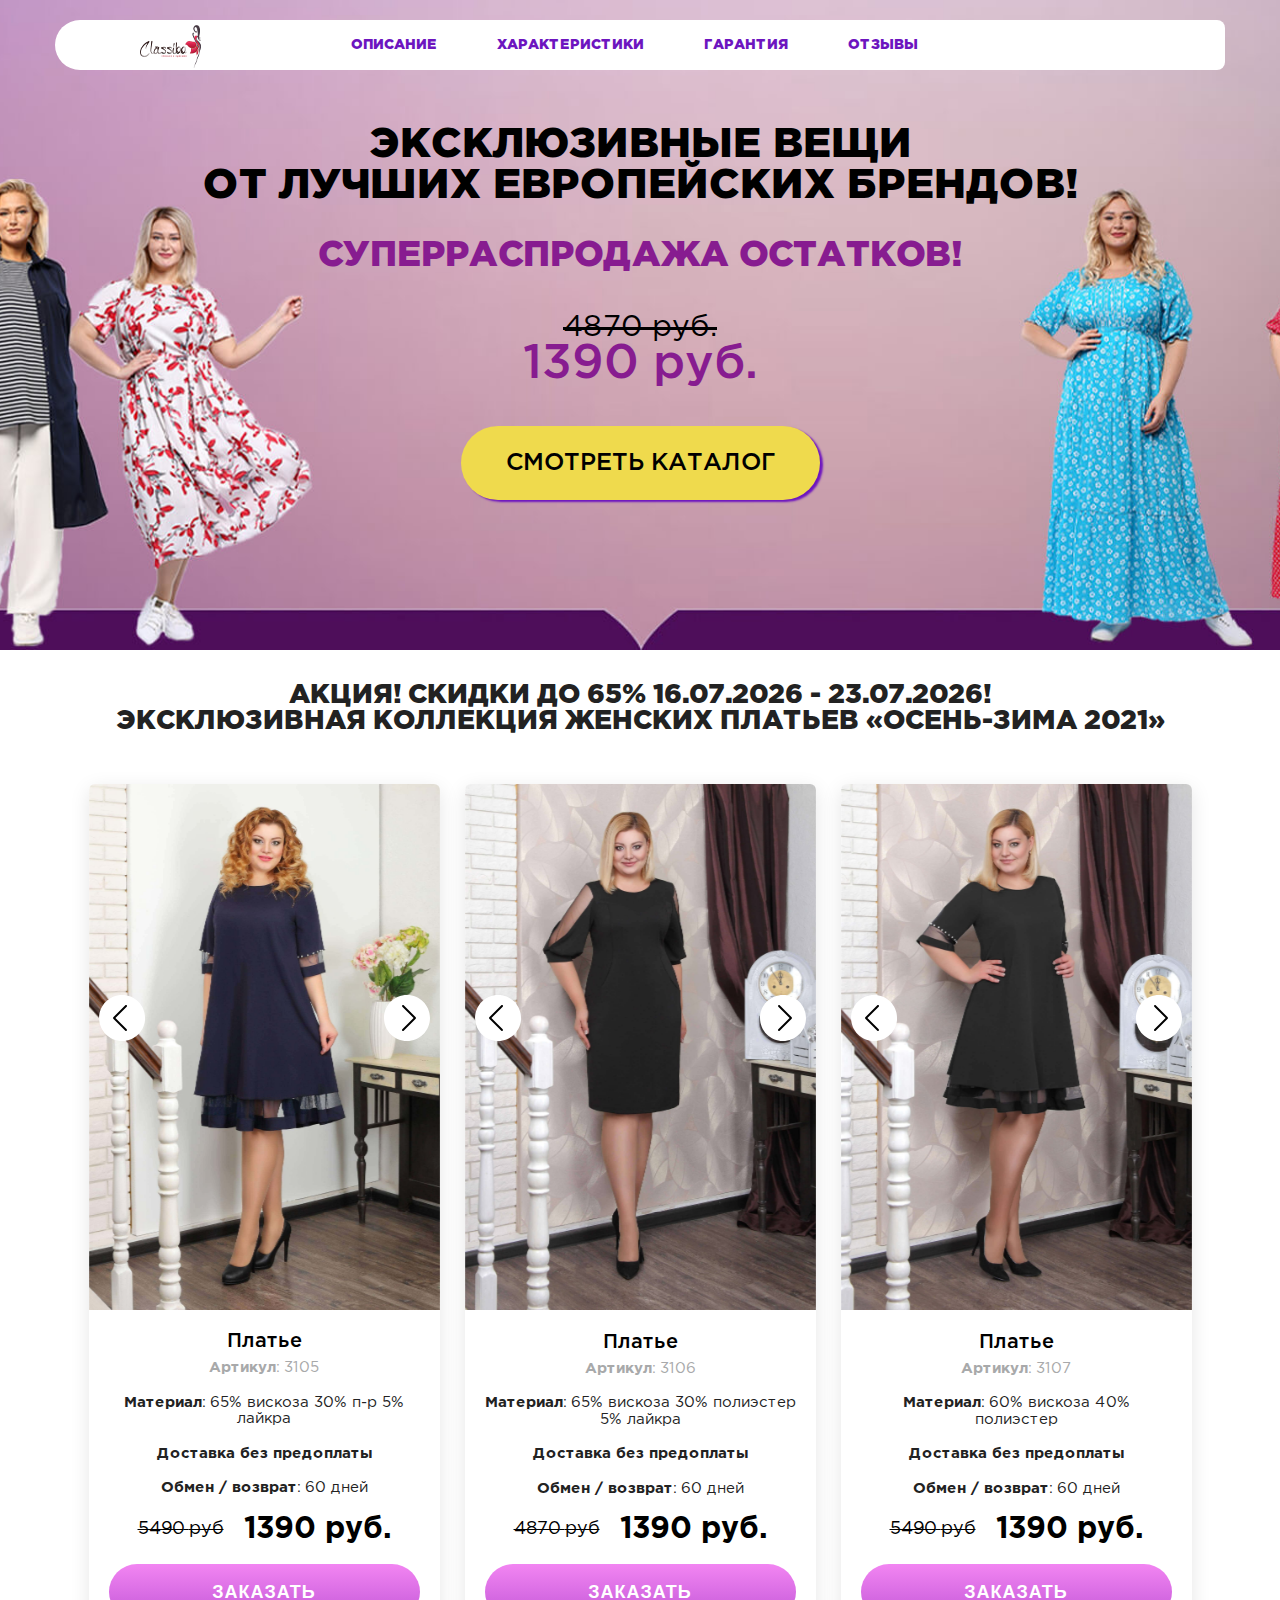
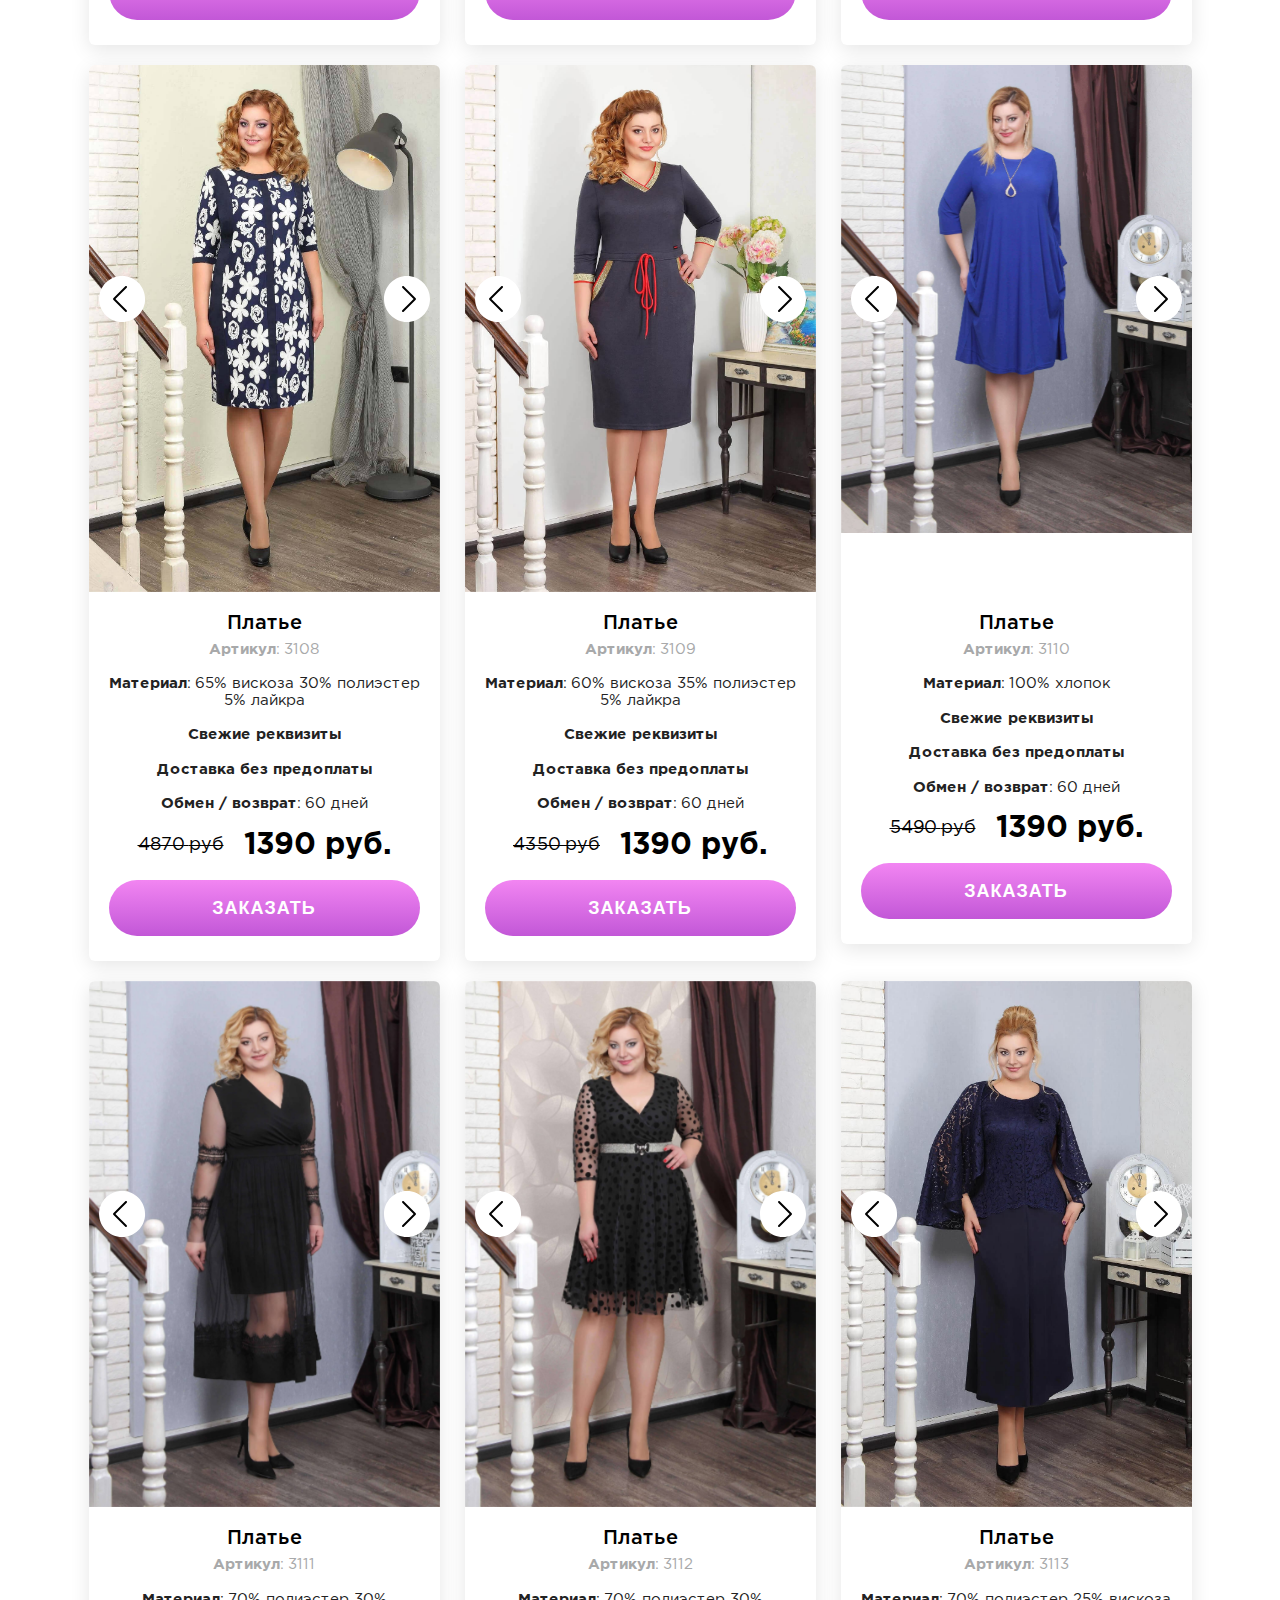
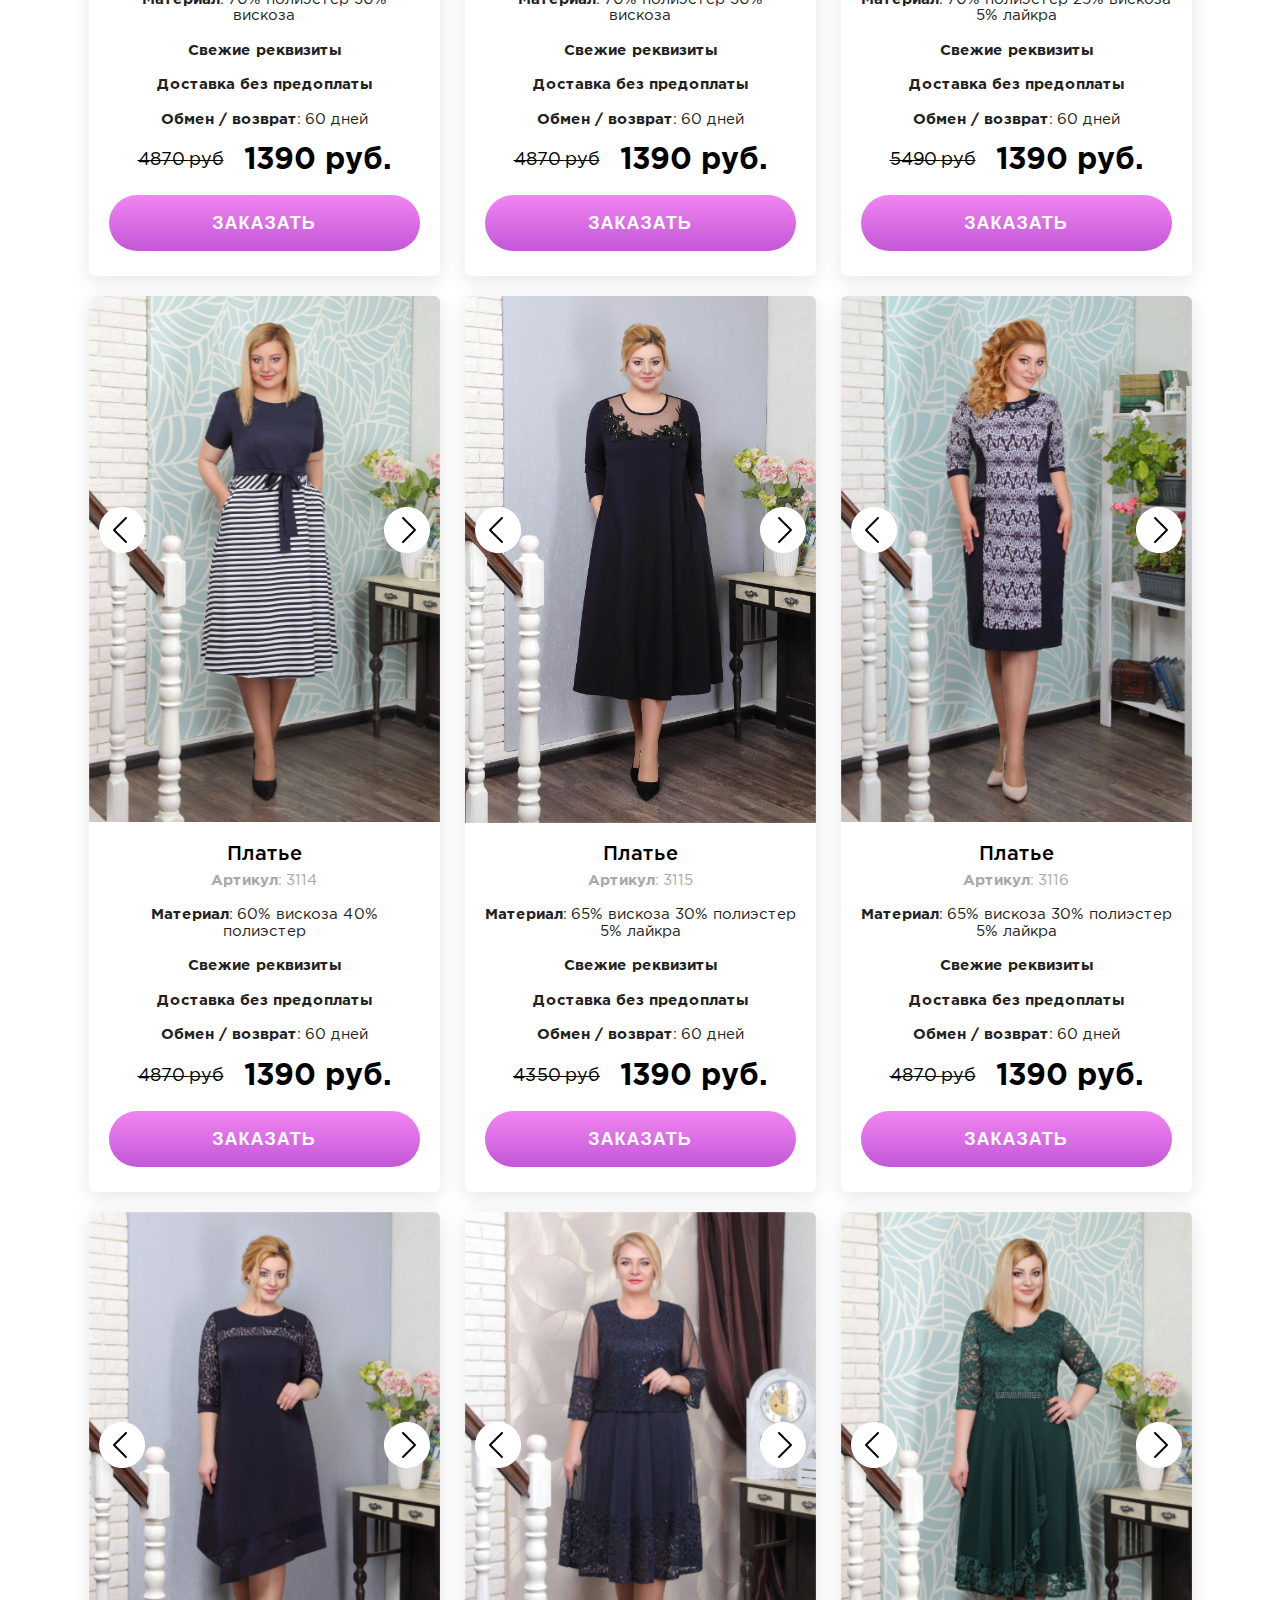
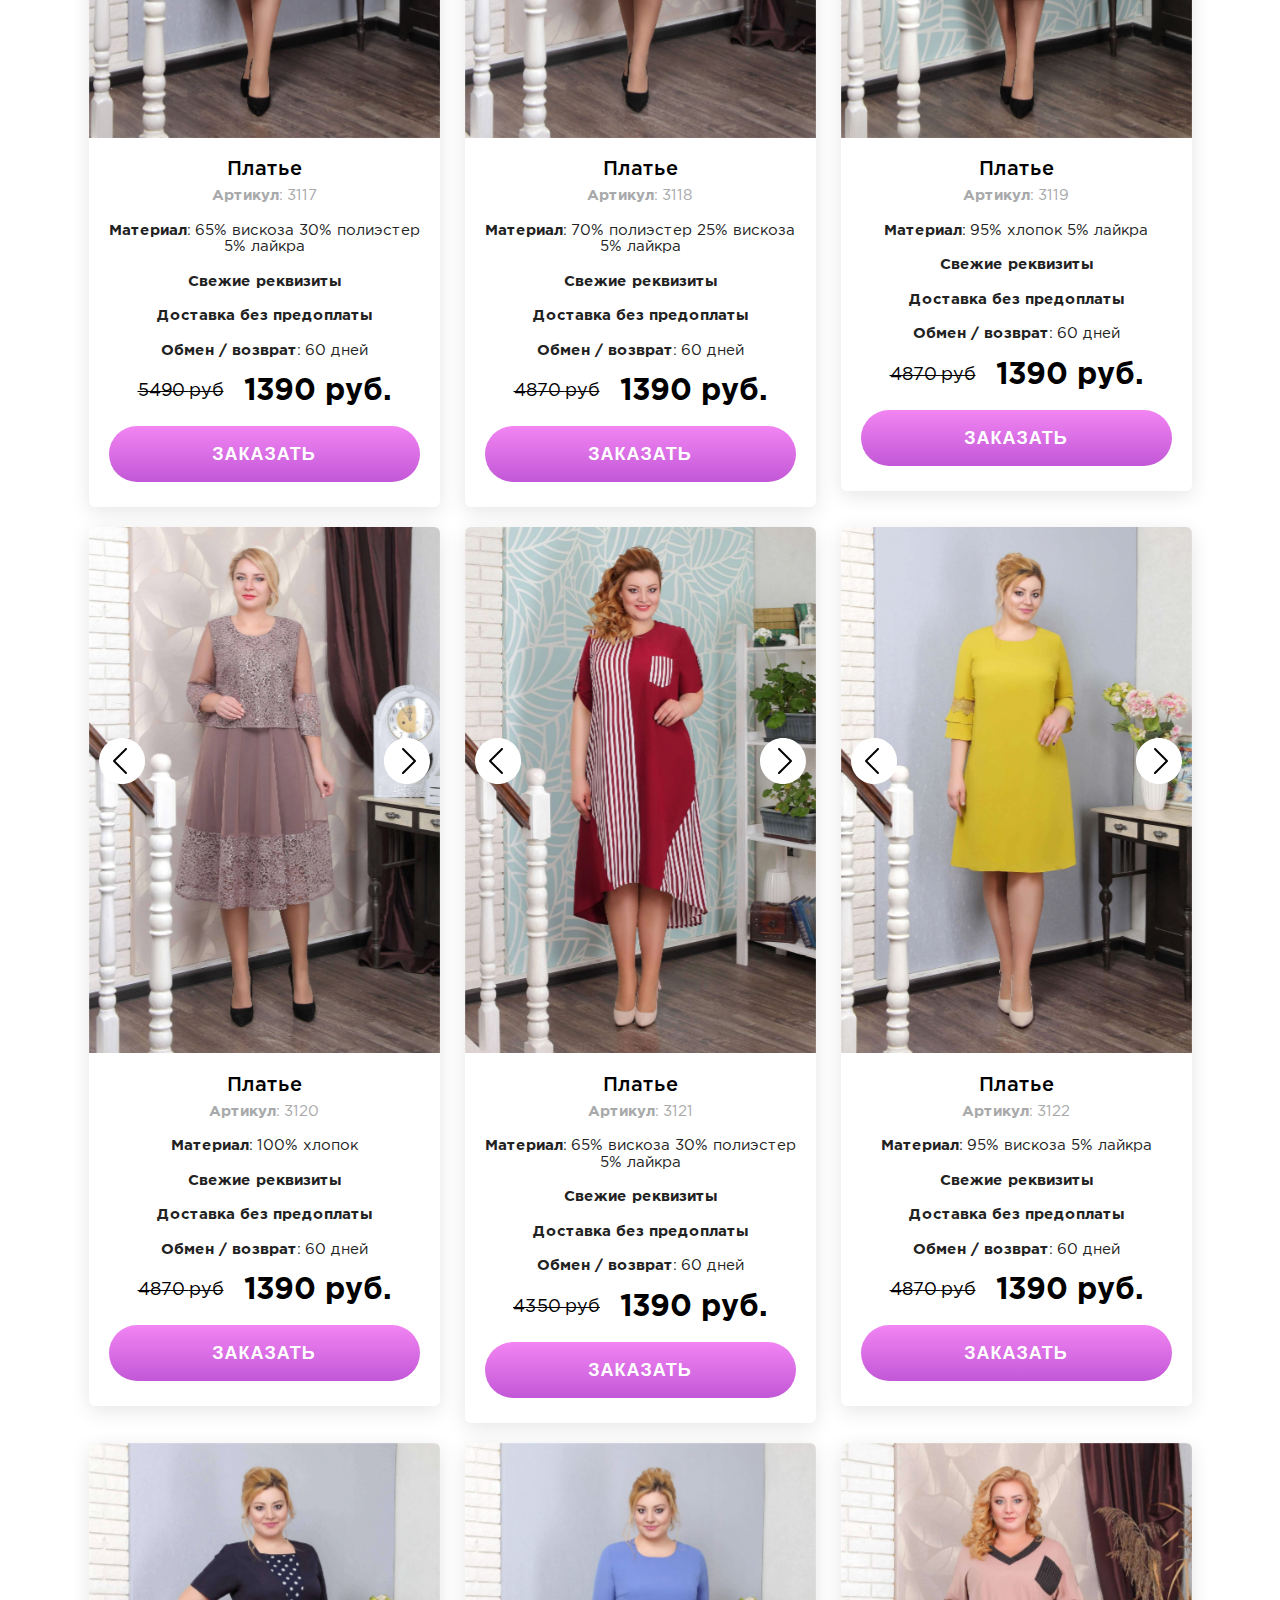
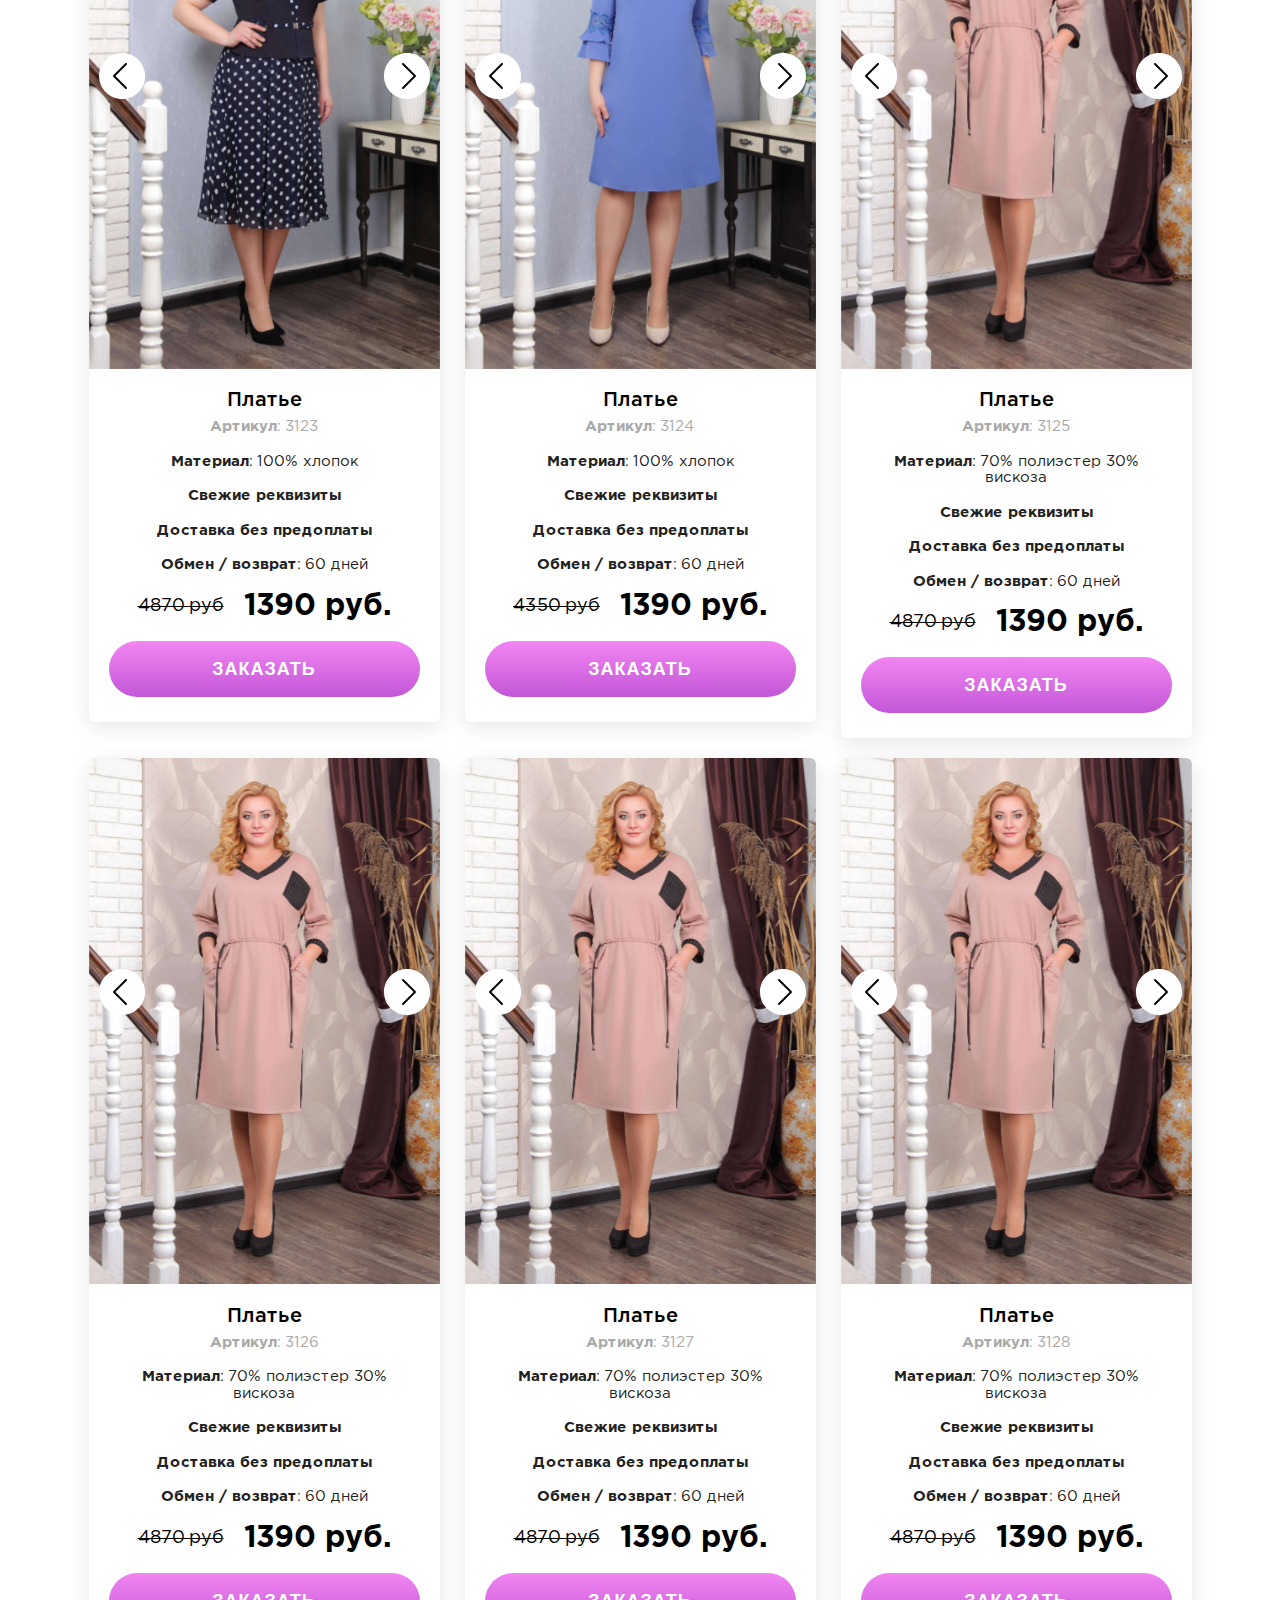
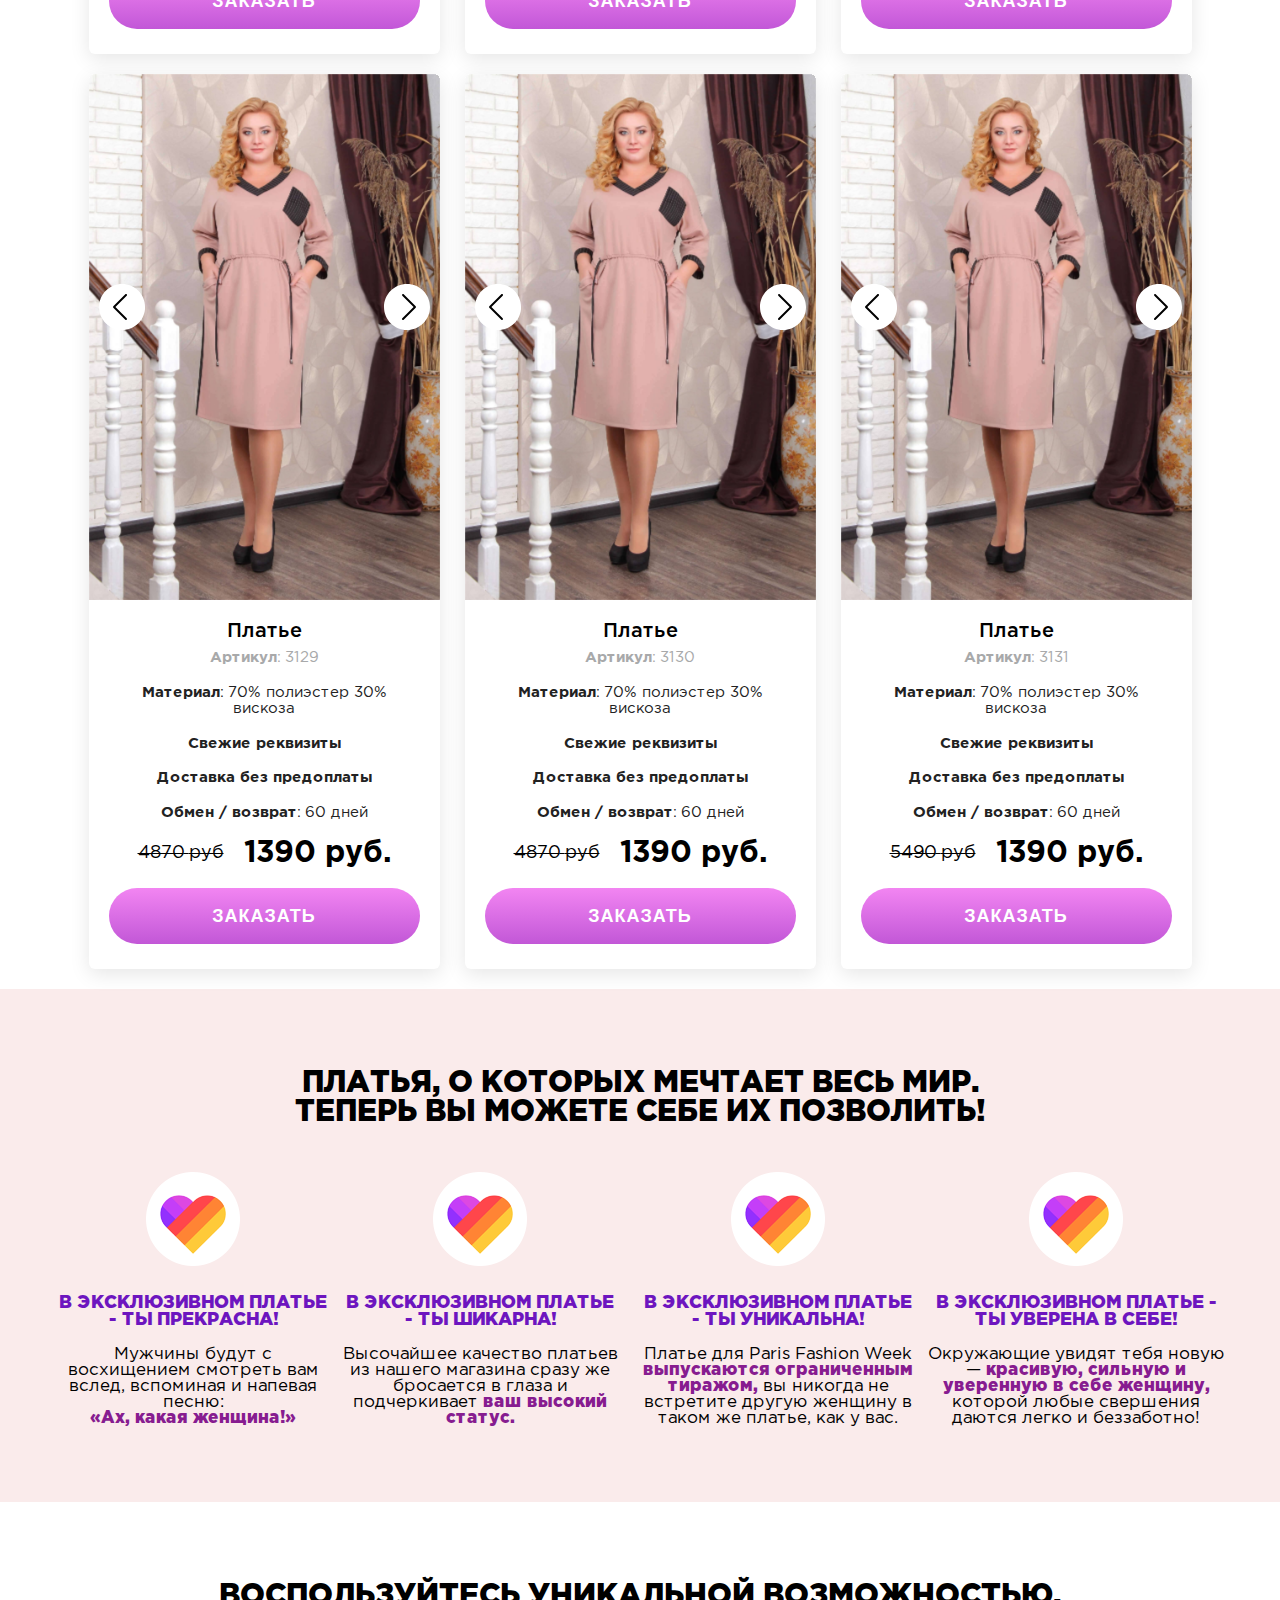
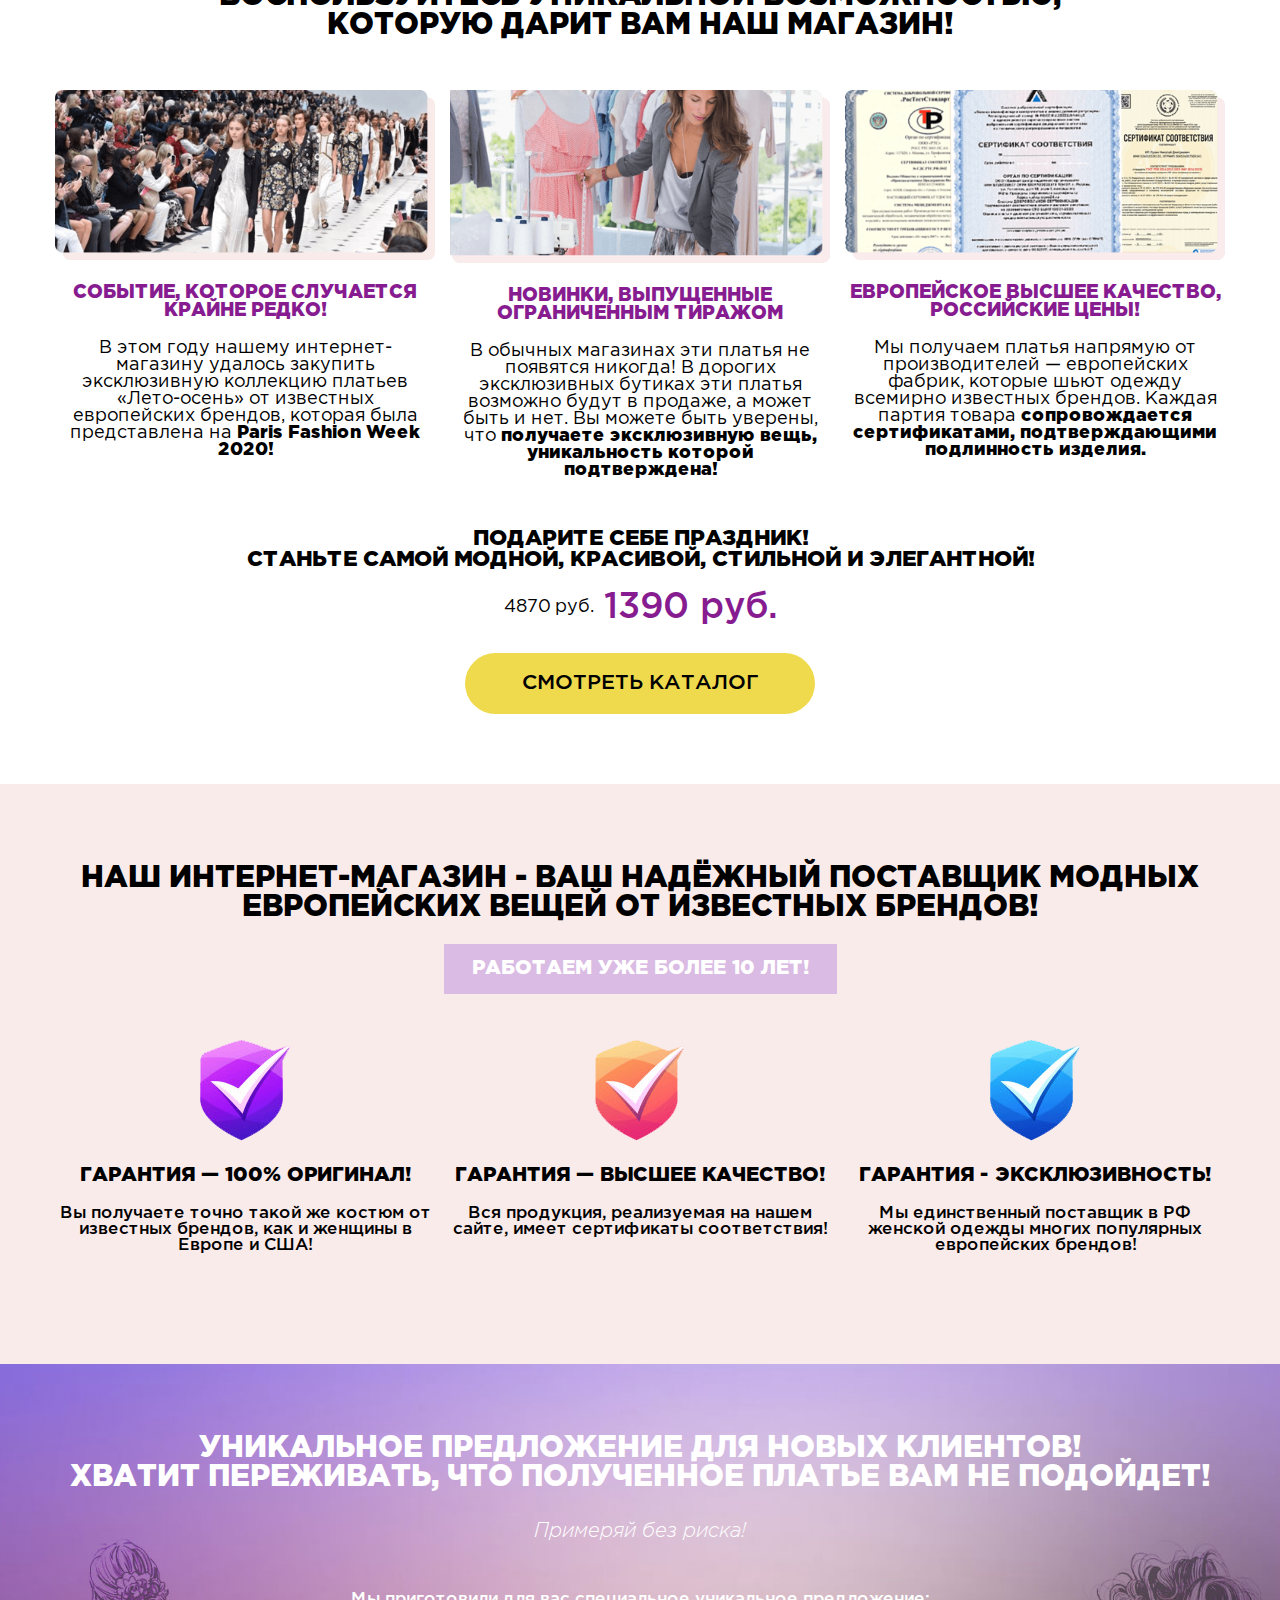
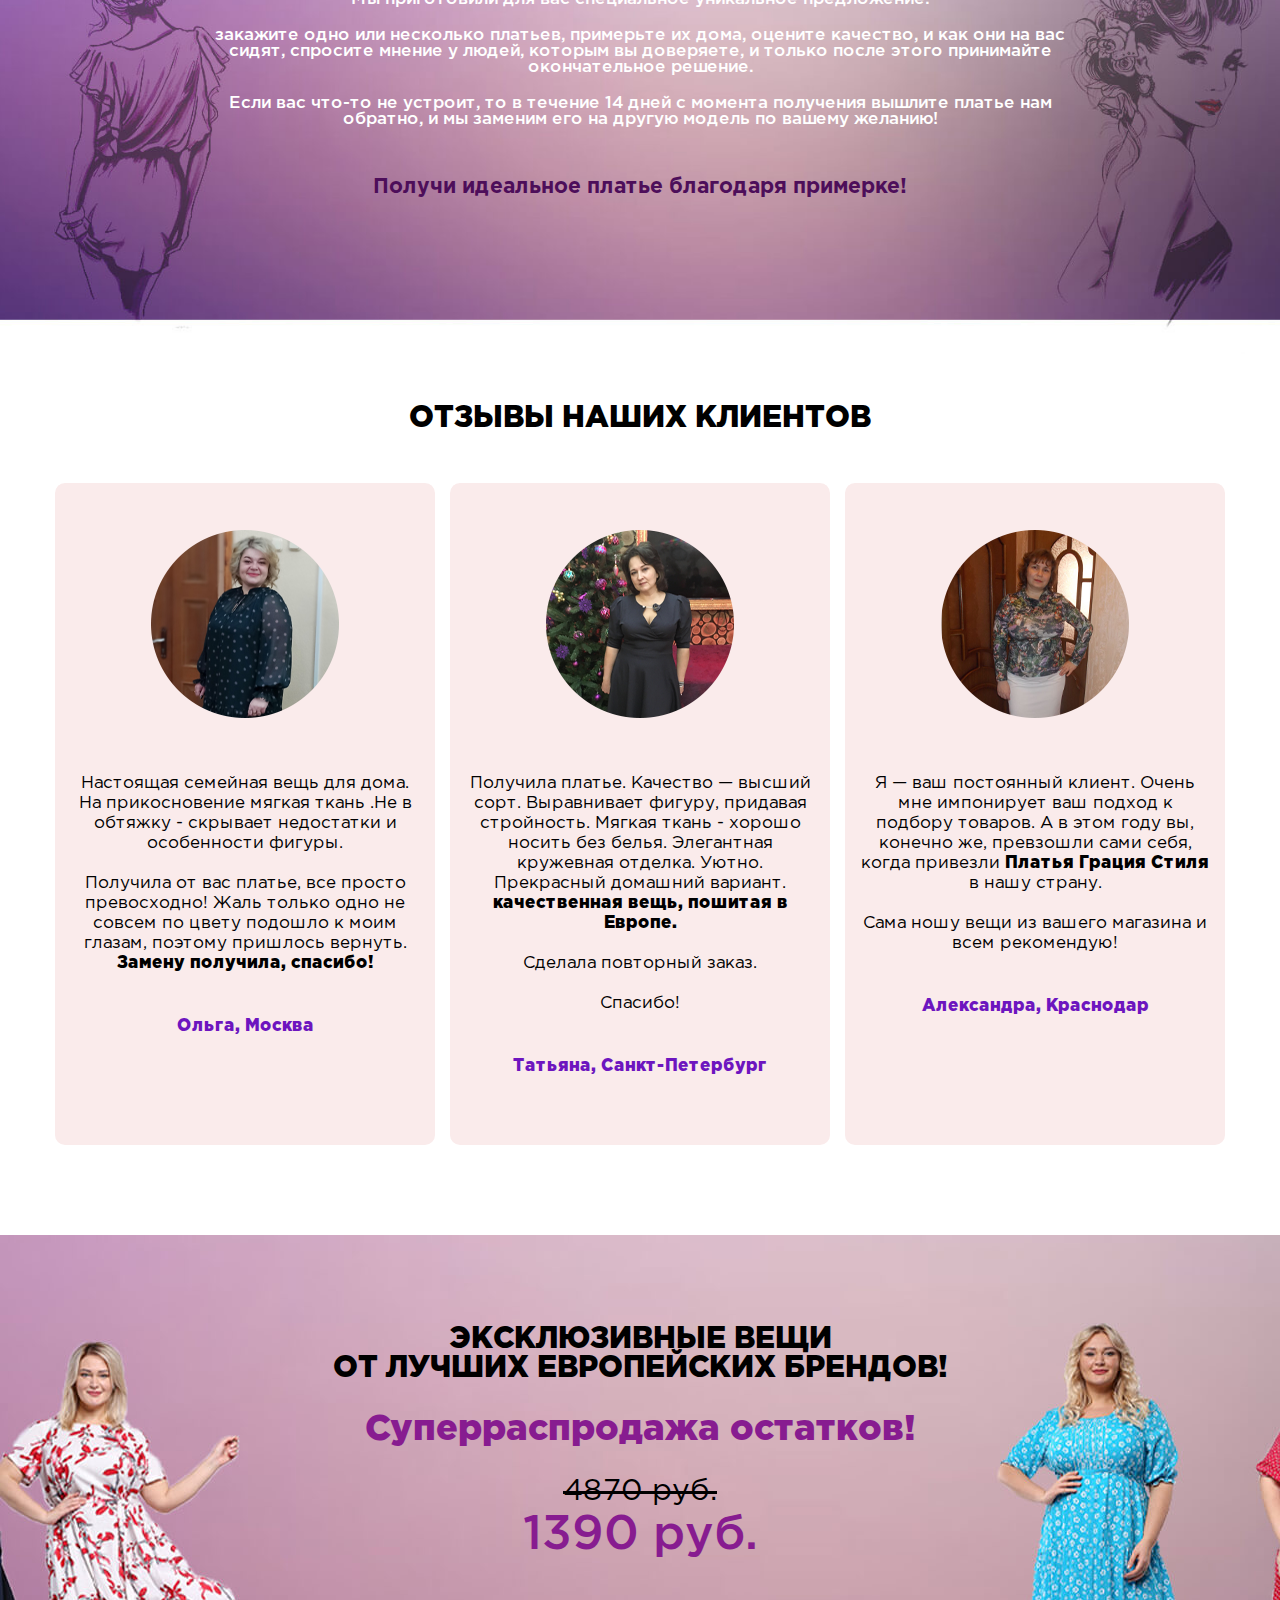
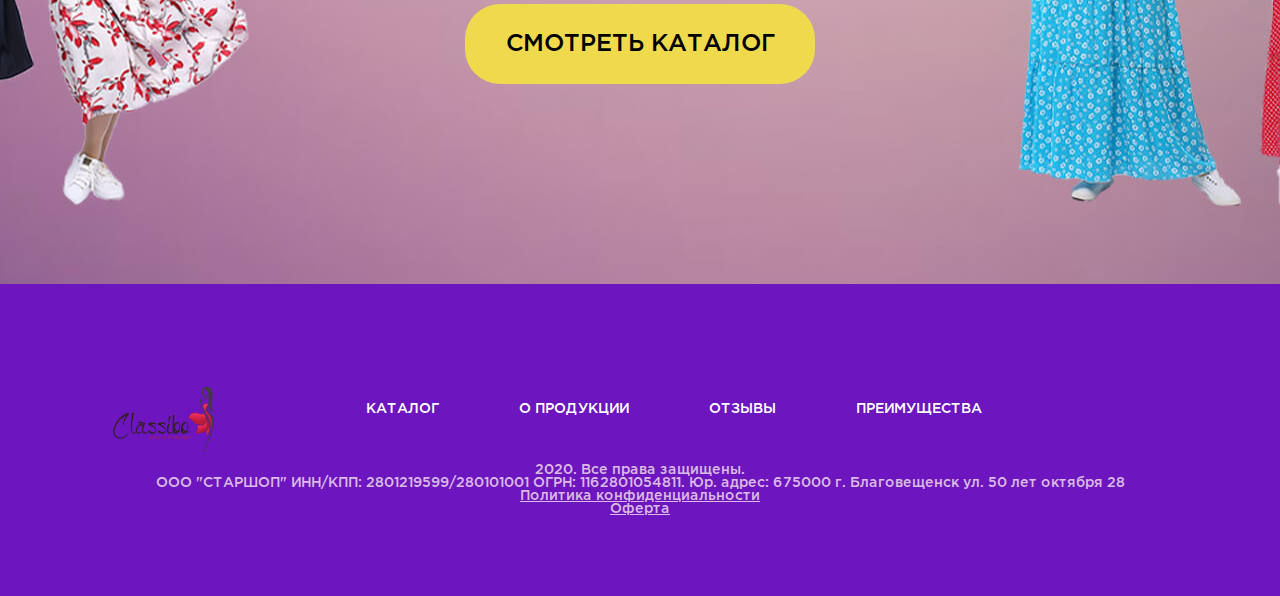
==== Женские платья больших размеров/index.html @ 40659467 "1" ====
<!DOCTYPE html>
<html lang="ru-RU">
  <head>
    <meta charset="utf-8" />

    <title>Женские платья больших размеров</title>
    <meta name="description" content="Женские платья больших размеров" />

    <meta name="viewport" content="width=device-width" />
    <link rel="icon" type="image/png" href="favicon.html" />
    <script src="https://ajax.googleapis.com/ajax/libs/jquery/3.5.1/jquery.min.js"></script>
    <!-- <script src="../cdnjs.cloudflare.com/ajax/libs/OwlCarousel2/2.3.4/owl.carousel.min.js" integrity="sha512-bPs7Ae6pVvhOSiIcyUClR7/q2OAsRiovw4vAkX+zJbw3ShAeeqezq50RIIcIURq7Oa20rW2n2q+fyXBNcU9lrw==" crossorigin="anonymous"></script> -->
    <!-- <link rel="stylesheet" href="assets_pages/land/js/slider/owlCarousel-2.2.1/owl.carousel.min.js" integrity="sha512-UTNP5BXLIptsaj5WdKFrkFov94lDx+eBvbKyoe1YAfjeRPC+gT5kyZ10kOHCfNZqEui1sxmqvodNUx3KbuYI/A==" crossorigin="anonymous" />
    <link rel="stylesheet" href="assets_pages/land/js/slider/owlCarousel-2.2.1/assets/owl.carousel.css" integrity="sha512-UTNP5BXLIptsaj5WdKFrkFov94lDx+eBvbKyoe1YAfjeRPC+gT5kyZ10kOHCfNZqEui1sxmqvodNUx3KbuYI/A==" crossorigin="anonymous" />
    <link rel="stylesheet" href="assets_pages/land/js/slider/owlCarousel-2.2.1/assets/owl.theme.default.css" integrity="sha512-OTcub78R3msOCtY3Tc6FzeDJ8N9qvQn1Ph49ou13xgA9VsH9+LRxoFU6EqLhW4+PKRfU+/HReXmSZXHEkpYoOA==" crossorigin="anonymous" /> -->
    <!-- <link rel="stylesheet" href="assets_pages/land/fonts/MuseoSans/MuseoSans.css"> -->
    <link rel="stylesheet" href="css/owl.carousel.min.css" />
    <link rel="stylesheet" href="css/jquery.fancybox.min.css" />
    <link rel="stylesheet" href="css/fonts.css" />
    <link rel="stylesheet" href="css/styles.css" />
    <link rel="stylesheet" href="css/media.css" />

    <!-- <script type="text/javascript" src="../promo2020.ru/static/js/lt_landing_valid_form.js"></script> -->
    <!-- <script type="text/javascript" src="../promo2020.ru/static/js/lt_landing_script.js"></script> -->
    <script type="text/javascript">
      $jsonData = {
        RU: {
          currency: " \u0440\u0443\u0431.",
          productsum: 1390,
          oldproductsum: 3980,
          delivery: 0,
          totalsum: "1390.00",
        },
      };
    </script>

    <style>
      .ajax_loader {
        display: none;
      }
    </style>
  </head>

  <body class="main-body">
    <section class="main-section">
      <div class="container">
        <header>
          <div class="logo">
            <a href="#"><img src="img/logo.png" alt="" /></a>
          </div>
          <div class="header-wrapper">
            <ul class="header-menu">
              <li><a class="ollia1 js-scroll" href="#can">Описание</a></li>
              <li>
                <a class="ollia2 js-scroll" href="#advantages"
                  >Характеристики</a
                >
              </li>
              <li><a class="ollia3 js-scroll" href="#warranty">Гарантия</a></li>
              <li><a class="ollia4 js-scroll" href="#reviews">Отзывы</a></li>
            </ul>
          </div>
        </header>
        <div class="main-content">
          <div class="main-title">
            <h1>Эксклюзивные вещи <br />от лучших европейских брендов!</h1>
          </div>
          <div class="main-subtitle">Суперраспродажа остатков!</div>
          <div class="main-oldprices">
            <div class="main-old">4870 руб.</div>
            <div class="main-new">1390 руб.</div>
            <div class="main-btn">
              <a href="#catalog" class="popup-link_ js-scroll"
                >Смотреть каталог</a
              >
            </div>
          </div>
        </div>
      </div>
    </section>

    <div class="wrapper" id="catalog">
      <section class="catalog_section">
        <div class="container">
          <script src="js/date.min.js" crossorigin="anonymous"></script>
          <script>
            $(document).ready(function () {
              date = Date.today().addDays(-7);
              date_2 = Date.today();

              date = date.toString("dd.MM.yyyy");
              date_2 = date_2.toString("dd.MM.yyyy");

              $(".date_1").html(date);
              $(".date_2").html(date_2);
            });
          </script>
          <div class="catalog-subtitle">
            АКЦИЯ! СКИДКИ ДО 65% <span class="date_1">03.12.2020</span> -
            <span class="date_2">10.12.2020</span>! <br />
            Эксклюзивная коллекция женских платьев «Осень-зима 2021»
          </div>
          <div class="products_list clearfix">
            <script>
              $(document).ready(function () {
                $(".item_slider").owlCarousel({
                  loop: true,
                  margin: 10,
                  nav: true,
                  responsive: {
                    0: {
                      items: 1,
                    },
                    600: {
                      items: 1,
                    },
                    1000: {
                      items: 1,
                    },
                  },
                });
                $(".art_button").click(function () {
                  var art = $(this).attr("art");
                  $(".descr").val(art);
                });
              });
            </script>
            <style>
              .ajax_loader {
                display: none;
              }
              .product_item .owl-carousel .owl-nav .owl-next {
                position: absolute;
                right: 0;
                top: 40%;
                outline: none;
                background: url("next.svg") center center / contain no-repeat !important;
                padding: 15px !important;
                color: transparent;
              }
              .product_item .owl-carousel .owl-nav .owl-next span {
                display: none;
              }
              .product_item .owl-carousel .owl-nav .owl-prev {
                position: absolute;
                color: transparent;
                left: 0;
                outline: none;
                top: 40%;
                transform: rotate(180deg);
                background: url("next.svg") center center / contain no-repeat !important;
                padding: 15px !important;
              }
              .product_item .owl-carousel .owl-nav .owl-prev span {
                display: none;
              }
            </style>

            <div class="product_item">
              <div class="img">
                <div class="item_slider owl-carousel owl-theme">
                  <a href="catalog/1.jpg" data-fancybox="gallery">
                    <img
                      data-src="catalog/1.jpg"
                      src="./catalog/1.jpg"
                      class="b-lazy"
                      alt=""
                    />
                  </a>

                  <a href="catalog/1_2.jpg" data-fancybox="gallery">
                    <img
                      data-src="catalog/1_2.jpg"
                      src="./catalog/1_2.jpg"
                      class="b-lazy"
                      alt=""
                    />
                  </a>
                </div>
              </div>
              <div class="content">
                <div class="name">Платье</div>
                <div class="vendor_code">
                  <b>Артикул</b>: <span class="art">3105</span>
                </div>

                <p class="pm vendor_code material" style="color: #222">
                  <b>Материал</b>: 65% вискоза 30% п-р 5% лайкра
                </p>

                <!-- <p class="pm vendor_code color" style="color: #222;" >
                                    <b style="margin-bottom: 5px; display: inline-block;">Цвета:</b><br> Омбре(какао), <br />Блэк(темно-бирюзовый)
                                </p> -->

                <div style="color: #222" class="vendor_code">
                  <b>Доставка без предоплаты</b>
                </div>
                <div style="color: #222" class="vendor_code">
                  <b>Обмен / возврат</b>: 60 дней
                </div>

                <div class="price_block clearfix">
                  <div class="price_item old">
                    <x-oldprice>5490</x-oldprice>
                    <x-currency>руб</x-currency>
                  </div>
                  <div class="price_item new">
                    <x-newprice class="productsum">1390 руб.</x-newprice>
                  </div>
                </div>
                <div class="button art_button" art="2101">Заказать</div>
              </div>
              <div class="hidden">
                <div class="close"></div>
                <div class="action">
                  <span>Оставьте заявку</span>
                  <p>Мы перезвоним вам и поможем правильно подобрать размер</p>
                </div>
                <div class="name">Платье</div>
                <div class="price_block clearfix">
                  <div class="price_item old">
                    <x-oldprice>5490</x-oldprice>
                    <x-currency>руб</x-currency>
                  </div>
                  <div class="price_item new">
                    <x-newprice class="productsum">1390 руб.</x-newprice>
                  </div>
                </div>

                <form
                  class="main-order-form order_form"
                  action="#"
                  method="post"
                >
                  <!--<select name="country" class="countryselect form-control">
                    <option selected value="RU">Россия</option>
                  </select>-->
                  <input
                    type="text"
                    name="name"
                    class="field input"
                    placeholder="Ваше Имя"
                    value=""
                  />
                  <input
                    type="text"
                    name="phone"
                    class="field input"
                    placeholder="Ваш телефон"
                    value=""
                  />
                  <input
                    type="hidden"
                    name="productsum"
                    class="productsum"
                    value="1 руб."
                  />
                  <input type="hidden" name="delivery" value="0 руб." />
                  <input
                    type="hidden"
                    name="totalsum"
                    class="productsum"
                    value="1 руб."
                  />
                  <input type="hidden" name="user" value="1" />
                  <input
                    type="hidden"
                    name="address"
                    value="Уточнить у покупателя"
                  />
                  <input
                    type="hidden"
                    name="description"
                    class="descr"
                    value=""
                  />

                  <div class="reolader">
                    <button
                      class="button mm_button"
                      onclick="checkFields(event, this);"
                    >
                      Заказать
                    </button>
                    <div class="ajax_loader_block">
                      <img
                        class="ajax_loader"
                        src="img/ajax-loader.gif"
                        alt="Идет отправка данных"
                      />
                      <span class="ajax_loader">Идет отправка данных</span>
                    </div>
                  </div>
                </form>
              </div>
            </div>

            <div class="product_item">
              <div class="img">
                <div class="item_slider owl-carousel owl-theme">
                  <a href="catalog/2.jpg" data-fancybox="gallery">
                    <img
                      data-src="catalog/2.jpg"
                      src="images/prev.jpg"
                      class="b-lazy"
                      alt=""
                    />
                  </a>

                  <a href="catalog/2_2.jpg" data-fancybox="gallery">
                    <img
                      data-src="catalog/2_2.jpg"
                      src="images/prev.jpg"
                      class="b-lazy"
                      alt=""
                    />
                  </a>
                </div>
              </div>
              <div class="content">
                <div class="name">Платье</div>
                <div class="vendor_code">
                  <b>Артикул</b>: <span class="art">3106</span>
                </div>
                <p class="pm vendor_code material" style="color: #222">
                  <b>Материал</b>: 65% вискоза 30% полиэстер 5% лайкра
                </p>
                <!-- <p class="pm vendor_code color" style="color: #222;" >
                   <b style="margin-bottom: 5px; display: inline-block;">Цвета:</b><br>Пастелевый (золотисто-черный),<br />
                    (темно-синий)
                  </p> -->

                <div style="color: #222" class="vendor_code">
                  <b>Доставка без предоплаты</b>
                </div>
                <div style="color: #222" class="vendor_code">
                  <b>Обмен / возврат</b>: 60 дней
                </div>

                <div class="price_block clearfix">
                  <div class="price_item old">
                    <x-oldprice>4870</x-oldprice>
                    <x-currency>руб</x-currency>
                  </div>
                  <div class="price_item new">
                    <x-newprice class="productsum">1390 руб.</x-newprice>
                  </div>
                </div>
                <div class="button art_button" art="2102">Заказать</div>
              </div>
              <div class="hidden">
                <div class="close"></div>
                <div class="action">
                  <span>Оставьте заявку</span>
                  <p>Мы перезвоним вам и поможем правильно подобрать размер</p>
                </div>
                <div class="name">Платье</div>
                <div class="price_block clearfix">
                  <div class="price_item old">
                    <x-oldprice>4870</x-oldprice>
                    <x-currency>руб</x-currency>
                  </div>
                  <div class="price_item new">
                    <x-newprice class="productsum">1390 руб.</x-newprice>
                  </div>
                </div>

                <form
                  class="main-order-form order_form"
                  action="#"
                  method="post"
                >
                  <!--<select name="country" class="countryselect form-control">
                    <option selected value="RU">Россия</option>
                  </select>-->
                  <input
                    type="text"
                    name="name"
                    class="field input"
                    placeholder="Ваше Имя"
                    value=""
                  />
                  <input
                    type="text"
                    name="phone"
                    class="field input"
                    placeholder="Ваш телефон"
                    value=""
                  />
                  <input
                    type="hidden"
                    name="productsum"
                    class="productsum"
                    value="1 руб."
                  />
                  <input type="hidden" name="delivery" value="0 руб." />
                  <input
                    type="hidden"
                    name="totalsum"
                    class="productsum"
                    value="1 руб."
                  />
                  <input type="hidden" name="user" value="1" />
                  <input
                    type="hidden"
                    name="address"
                    value="Уточнить у покупателя"
                  />
                  <input
                    type="hidden"
                    name="description"
                    class="descr"
                    value=""
                  />

                  <div class="reolader">
                    <button
                      class="button mm_button"
                      onclick="checkFields(event, this);"
                    >
                      Заказать
                    </button>
                    <div class="ajax_loader_block">
                      <img
                        class="ajax_loader"
                        src="img/ajax-loader.gif"
                        alt="Идет отправка данных"
                      />
                      <span class="ajax_loader">Идет отправка данных</span>
                    </div>
                  </div>
                </form>
              </div>
            </div>

            <div class="product_item">
              <div class="img">
                <div class="item_slider owl-carousel owl-theme">
                  <a href="catalog/3.jpg" data-fancybox="gallery">
                    <img
                      data-src="catalog/3.jpg"
                      src="images/prev.jpg"
                      class="b-lazy"
                      alt=""
                    />
                  </a>
                  <a href="catalog/3_2.jpg" data-fancybox="gallery">
                    <img
                      data-src="catalog/3_2.jpg"
                      src="images/prev.jpg"
                      class="b-lazy"
                      alt=""
                    />
                  </a>
                </div>
              </div>
              <div class="content">
                <div class="name">Платье</div>
                <div class="vendor_code">
                  <b>Артикул</b>: <span class="art">3107</span>
                </div>
                <p class="pm vendor_code material" style="color: #222">
                  <b>Материал</b>: 60% вискоза 40% полиэстер
                </p>
                <!-- <p class="pm vendor_code color" style="color: #222;" >
                   <b style="margin-bottom: 5px; display: inline-block;">Цвета:</b><br>Аврора(серо-белый),<br />
                    Графит(шоколадный)
                  </p> -->

                <div style="color: #222" class="vendor_code">
                  <b>Доставка без предоплаты</b>
                </div>
                <div style="color: #222" class="vendor_code">
                  <b>Обмен / возврат</b>: 60 дней
                </div>

                <div class="price_block clearfix">
                  <div class="price_item old">
                    <x-oldprice>5490</x-oldprice>
                    <x-currency>руб</x-currency>
                  </div>
                  <div class="price_item new">
                    <x-newprice class="productsum">1390 руб.</x-newprice>
                  </div>
                </div>
                <div class="button art_button" art="2103">Заказать</div>
              </div>
              <div class="hidden">
                <div class="close"></div>
                <div class="action">
                  <span>Оставьте заявку</span>
                  <p>Мы перезвоним вам и поможем правильно подобрать размер</p>
                </div>
                <div class="name">Платье</div>
                <div class="price_block clearfix">
                  <div class="price_item old">
                    <x-oldprice>5490</x-oldprice>
                    <x-currency>руб</x-currency>
                  </div>
                  <div class="price_item new">
                    <x-newprice class="productsum">1390 руб.</x-newprice>
                  </div>
                </div>

                <form
                  class="main-order-form order_form"
                  action="#"
                  method="post"
                >
                  <!--<select name="country" class="countryselect form-control">
                    <option selected value="RU">Россия</option>
                  </select>-->
                  <input
                    type="text"
                    name="name"
                    class="field input"
                    placeholder="Ваше Имя"
                    value=""
                  />
                  <input
                    type="text"
                    name="phone"
                    class="field input"
                    placeholder="Ваш телефон"
                    value=""
                  />
                  <input
                    type="hidden"
                    name="productsum"
                    class="productsum"
                    value="1 руб."
                  />
                  <input type="hidden" name="delivery" value="0 руб." />
                  <input
                    type="hidden"
                    name="totalsum"
                    class="productsum"
                    value="1 руб."
                  />
                  <input type="hidden" name="user" value="1" />
                  <input
                    type="hidden"
                    name="address"
                    value="Уточнить у покупателя"
                  />
                  <input
                    type="hidden"
                    name="description"
                    class="descr"
                    value=""
                  />

                  <div class="reolader">
                    <button
                      class="button mm_button"
                      onclick="checkFields(event, this);"
                    >
                      Заказать
                    </button>
                    <div class="ajax_loader_block">
                      <img
                        class="ajax_loader"
                        src="img/ajax-loader.gif"
                        alt="Идет отправка данных"
                      />
                      <span class="ajax_loader">Идет отправка данных</span>
                    </div>
                  </div>
                </form>
              </div>
            </div>

            <div class="product_item">
              <div class="img">
                <div class="item_slider owl-carousel owl-theme">
                  <a href="catalog/4.jpg" data-fancybox="gallery">
                    <img
                      data-src="catalog/4.jpg"
                      src="./catalog/4.jpg"
                      class="b-lazy"
                      alt=""
                    />
                  </a>
                  <a href="catalog/4_2.jpg" data-fancybox="gallery">
                    <img
                      data-src="catalog/4_2.jpg"
                      src="images/prev.jpg"
                      class="b-lazy"
                      alt=""
                    />
                  </a>
                </div>
              </div>
              <div class="content">
                <div class="name">Платье</div>
                <div class="vendor_code">
                  <b>Артикул</b>: <span class="art">3108</span>
                </div>

                <p class="pm vendor_code material" style="color: #222">
                  <b>Материал</b>: 65% вискоза 30% полиэстер 5% лайкра
                </p>

                <!-- <p class="pm vendor_code color" style="color: #222;" >
                                      <b style="margin-bottom: 5px; display: inline-block;">Цвета:</b><br> Омбре(какао), <br />Блэк(темно-бирюзовый)
                                  </p> -->

                <div style="color: #222" class="vendor_code">
                  <b>Свежие реквизиты</b>
                </div>
                <div style="color: #222" class="vendor_code">
                  <b>Доставка без предоплаты</b>
                </div>
                <div style="color: #222" class="vendor_code">
                  <b>Обмен / возврат</b>: 60 дней
                </div>

                <div class="price_block clearfix">
                  <div class="price_item old">
                    <x-oldprice>4870</x-oldprice>
                    <x-currency>руб</x-currency>
                  </div>
                  <div class="price_item new">
                    <x-newprice class="productsum">1390 руб.</x-newprice>
                  </div>
                </div>
                <div class="button art_button" art="2101">Заказать</div>
              </div>
              <div class="hidden">
                <div class="close"></div>
                <div class="action">
                  <span>Оставьте заявку</span>
                  <p>Мы перезвоним вам и поможем правильно подобрать размер</p>
                </div>
                <div class="name">Платье</div>
                <div class="price_block clearfix">
                  <div class="price_item old">
                    <x-oldprice>4870</x-oldprice>
                    <x-currency>руб</x-currency>
                  </div>
                  <div class="price_item new">
                    <x-newprice class="productsum">1390 руб.</x-newprice>
                  </div>
                </div>

                <form
                  class="main-order-form order_form"
                  action="#"
                  method="post"
                >
                  <!-- <select name="country" class="countryselect form-control">
                      <option selected value="RU">Россия</option>
                    </select>-->
                  <input
                    type="text"
                    name="name"
                    class="field input"
                    placeholder="Ваше Имя"
                    value=""
                  />
                  <input
                    type="text"
                    name="phone"
                    class="field input"
                    placeholder="Ваш телефон"
                    value=""
                  />
                  <input
                    type="hidden"
                    name="productsum"
                    class="productsum"
                    value="1 руб."
                  />
                  <input type="hidden" name="delivery" value="0 руб." />
                  <input
                    type="hidden"
                    name="totalsum"
                    class="productsum"
                    value="1 руб."
                  />
                  <input type="hidden" name="user" value="1" />
                  <input
                    type="hidden"
                    name="address"
                    value="Уточнить у покупателя"
                  />
                  <input
                    type="hidden"
                    name="description"
                    class="descr"
                    value=""
                  />

                  <div class="reolader">
                    <button
                      class="button mm_button"
                      onclick="checkFields(event, this);"
                    >
                      Заказать
                    </button>
                    <div class="ajax_loader_block">
                      <img
                        class="ajax_loader"
                        src="img/ajax-loader.gif"
                        alt="Идет отправка данных"
                      />
                      <span class="ajax_loader">Идет отправка данных</span>
                    </div>
                  </div>
                </form>
              </div>
            </div>

            <div class="product_item">
              <div class="img">
                <div class="item_slider owl-carousel owl-theme">
                  <a href="catalog/5.jpg" data-fancybox="gallery">
                    <img
                      data-src="catalog/5.jpg"
                      src="./catalog/5.jpg"
                      class="b-lazy"
                      alt=""
                    />
                  </a>
                  <a href="catalog/5_2.jpg" data-fancybox="gallery">
                    <img
                      data-src="catalog/5_2.jpg"
                      src="images/prev.jpg"
                      class="b-lazy"
                      alt=""
                    />
                  </a>
                </div>
              </div>
              <div class="content">
                <div class="name">Платье</div>
                <div class="vendor_code">
                  <b>Артикул</b>: <span class="art">3109</span>
                </div>

                <p class="pm vendor_code material" style="color: #222">
                  <b>Материал</b>: 60% вискоза 35% полиэстер 5% лайкра
                </p>

                <!-- <p class="pm vendor_code color" style="color: #222;" >
                                      <b style="margin-bottom: 5px; display: inline-block;">Цвета:</b><br> Омбре(какао), <br />Блэк(темно-бирюзовый)
                                  </p> -->

                <div style="color: #222" class="vendor_code">
                  <b>Свежие реквизиты</b>
                </div>
                <div style="color: #222" class="vendor_code">
                  <b>Доставка без предоплаты</b>
                </div>
                <div style="color: #222" class="vendor_code">
                  <b>Обмен / возврат</b>: 60 дней
                </div>

                <div class="price_block clearfix">
                  <div class="price_item old">
                    <x-oldprice>4350</x-oldprice>
                    <x-currency>руб</x-currency>
                  </div>
                  <div class="price_item new">
                    <x-newprice class="productsum">1390 руб.</x-newprice>
                  </div>
                </div>
                <div class="button art_button" art="2101">Заказать</div>
              </div>
              <div class="hidden">
                <div class="close"></div>
                <div class="action">
                  <span>Оставьте заявку</span>
                  <p>Мы перезвоним вам и поможем правильно подобрать размер</p>
                </div>
                <div class="name">Платье</div>
                <div class="price_block clearfix">
                  <div class="price_item old">
                    <x-oldprice>4350</x-oldprice>
                    <x-currency>руб</x-currency>
                  </div>
                  <div class="price_item new">
                    <x-newprice class="productsum">1390 руб.</x-newprice>
                  </div>
                </div>

                <form
                  class="main-order-form order_form"
                  action="#"
                  method="post"
                >
                  <!-- <select name="country" class="countryselect form-control">
                      <option selected value="RU">Россия</option>
                    </select>-->
                  <input
                    type="text"
                    name="name"
                    class="field input"
                    placeholder="Ваше Имя"
                    value=""
                  />
                  <input
                    type="text"
                    name="phone"
                    class="field input"
                    placeholder="Ваш телефон"
                    value=""
                  />
                  <input
                    type="hidden"
                    name="productsum"
                    class="productsum"
                    value="1 руб."
                  />
                  <input type="hidden" name="delivery" value="0 руб." />
                  <input
                    type="hidden"
                    name="totalsum"
                    class="productsum"
                    value="1 руб."
                  />
                  <input type="hidden" name="user" value="1" />
                  <input
                    type="hidden"
                    name="address"
                    value="Уточнить у покупателя"
                  />
                  <input
                    type="hidden"
                    name="description"
                    class="descr"
                    value=""
                  />

                  <div class="reolader">
                    <button
                      class="button mm_button"
                      onclick="checkFields(event, this);"
                    >
                      Заказать
                    </button>
                    <div class="ajax_loader_block">
                      <img
                        class="ajax_loader"
                        src="img/ajax-loader.gif"
                        alt="Идет отправка данных"
                      />
                      <span class="ajax_loader">Идет отправка данных</span>
                    </div>
                  </div>
                </form>
              </div>
            </div>

            <div class="product_item">
              <div class="img">
                <div class="item_slider owl-carousel owl-theme">
                  <a href="catalog/6.jpg" data-fancybox="gallery">
                    <img
                      data-src="catalog/6.jpg"
                      src="./catalog/6.jpg"
                      class="b-lazy"
                      alt=""
                    />
                  </a>
                  <a href="catalog/6_2.jpg" data-fancybox="gallery">
                    <img
                      data-src="catalog/6_2.jpg"
                      src="images/prev.jpg"
                      class="b-lazy"
                      alt=""
                    />
                  </a>
                </div>
              </div>
              <div class="content">
                <div class="name">Платье</div>
                <div class="vendor_code">
                  <b>Артикул</b>: <span class="art">3110</span>
                </div>

                <p class="pm vendor_code material" style="color: #222">
                  <b>Материал</b>: 100% хлопок
                </p>

                <!-- <p class="pm vendor_code color" style="color: #222;" >
                                      <b style="margin-bottom: 5px; display: inline-block;">Цвета:</b><br> Омбре(какао), <br />Блэк(темно-бирюзовый)
                                  </p> -->

                <div style="color: #222" class="vendor_code">
                  <b>Свежие реквизиты</b>
                </div>
                <div style="color: #222" class="vendor_code">
                  <b>Доставка без предоплаты</b>
                </div>
                <div style="color: #222" class="vendor_code">
                  <b>Обмен / возврат</b>: 60 дней
                </div>

                <div class="price_block clearfix">
                  <div class="price_item old">
                    <x-oldprice>5490</x-oldprice>
                    <x-currency>руб</x-currency>
                  </div>
                  <div class="price_item new">
                    <x-newprice class="productsum">1390 руб.</x-newprice>
                  </div>
                </div>
                <div class="button art_button" art="2101">Заказать</div>
              </div>
              <div class="hidden">
                <div class="close"></div>
                <div class="action">
                  <span>Оставьте заявку</span>
                  <p>Мы перезвоним вам и поможем правильно подобрать размер</p>
                </div>
                <div class="name">Платье</div>
                <div class="price_block clearfix">
                  <div class="price_item old">
                    <x-oldprice>5490</x-oldprice>
                    <x-currency>руб</x-currency>
                  </div>
                  <div class="price_item new">
                    <x-newprice class="productsum">1390 руб.</x-newprice>
                  </div>
                </div>

                <form
                  class="main-order-form order_form"
                  action="#"
                  method="post"
                >
                  <!-- <select name="country" class="countryselect form-control">
                      <option selected value="RU">Россия</option>
                    </select>-->
                  <input
                    type="text"
                    name="name"
                    class="field input"
                    placeholder="Ваше Имя"
                    value=""
                  />
                  <input
                    type="text"
                    name="phone"
                    class="field input"
                    placeholder="Ваш телефон"
                    value=""
                  />
                  <input
                    type="hidden"
                    name="productsum"
                    class="productsum"
                    value="1 руб."
                  />
                  <input type="hidden" name="delivery" value="0 руб." />
                  <input
                    type="hidden"
                    name="totalsum"
                    class="productsum"
                    value="1 руб."
                  />
                  <input type="hidden" name="user" value="1" />
                  <input
                    type="hidden"
                    name="address"
                    value="Уточнить у покупателя"
                  />
                  <input
                    type="hidden"
                    name="description"
                    class="descr"
                    value=""
                  />

                  <div class="reolader">
                    <button
                      class="button mm_button"
                      onclick="checkFields(event, this);"
                    >
                      Заказать
                    </button>
                    <div class="ajax_loader_block">
                      <img
                        class="ajax_loader"
                        src="img/ajax-loader.gif"
                        alt="Идет отправка данных"
                      />
                      <span class="ajax_loader">Идет отправка данных</span>
                    </div>
                  </div>
                </form>
              </div>
            </div>

            <div class="product_item">
              <div class="img">
                <div class="item_slider owl-carousel owl-theme">
                  <a href="catalog/7.jpg" data-fancybox="gallery">
                    <img
                      data-src="catalog/7.jpg"
                      src="./catalog/7.jpg"
                      class="b-lazy"
                      alt=""
                    />
                  </a>
                  <a href="catalog/7_2.jpg" data-fancybox="gallery">
                    <img
                      data-src="catalog/7_2.jpg"
                      src="images/prev.jpg"
                      class="b-lazy"
                      alt=""
                    />
                  </a>
                </div>
              </div>
              <div class="content">
                <div class="name">Платье</div>
                <div class="vendor_code">
                  <b>Артикул</b>: <span class="art">3111</span>
                </div>

                <p class="pm vendor_code material" style="color: #222">
                  <b>Материал</b>: 70% полиэстер 30% вискоза
                </p>

                <!-- <p class="pm vendor_code color" style="color: #222;" >
                                      <b style="margin-bottom: 5px; display: inline-block;">Цвета:</b><br> Омбре(какао), <br />Блэк(темно-бирюзовый)
                                  </p> -->

                <div style="color: #222" class="vendor_code">
                  <b>Свежие реквизиты</b>
                </div>
                <div style="color: #222" class="vendor_code">
                  <b>Доставка без предоплаты</b>
                </div>
                <div style="color: #222" class="vendor_code">
                  <b>Обмен / возврат</b>: 60 дней
                </div>

                <div class="price_block clearfix">
                  <div class="price_item old">
                    <x-oldprice>4870</x-oldprice>
                    <x-currency>руб</x-currency>
                  </div>
                  <div class="price_item new">
                    <x-newprice class="productsum">1390 руб.</x-newprice>
                  </div>
                </div>
                <div class="button art_button" art="2101">Заказать</div>
              </div>
              <div class="hidden">
                <div class="close"></div>
                <div class="action">
                  <span>Оставьте заявку</span>
                  <p>Мы перезвоним вам и поможем правильно подобрать размер</p>
                </div>
                <div class="name">Платье</div>
                <div class="price_block clearfix">
                  <div class="price_item old">
                    <x-oldprice>4870</x-oldprice>
                    <x-currency>руб</x-currency>
                  </div>
                  <div class="price_item new">
                    <x-newprice class="productsum">1390 руб.</x-newprice>
                  </div>
                </div>

                <form
                  class="main-order-form order_form"
                  action="#"
                  method="post"
                >
                  <!-- <select name="country" class="countryselect form-control">
                      <option selected value="RU">Россия</option>
                    </select>-->
                  <input
                    type="text"
                    name="name"
                    class="field input"
                    placeholder="Ваше Имя"
                    value=""
                  />
                  <input
                    type="text"
                    name="phone"
                    class="field input"
                    placeholder="Ваш телефон"
                    value=""
                  />
                  <input
                    type="hidden"
                    name="productsum"
                    class="productsum"
                    value="1 руб."
                  />
                  <input type="hidden" name="delivery" value="0 руб." />
                  <input
                    type="hidden"
                    name="totalsum"
                    class="productsum"
                    value="1 руб."
                  />
                  <input type="hidden" name="user" value="1" />
                  <input
                    type="hidden"
                    name="address"
                    value="Уточнить у покупателя"
                  />
                  <input
                    type="hidden"
                    name="description"
                    class="descr"
                    value=""
                  />

                  <div class="reolader">
                    <button
                      class="button mm_button"
                      onclick="checkFields(event, this);"
                    >
                      Заказать
                    </button>
                    <div class="ajax_loader_block">
                      <img
                        class="ajax_loader"
                        src="img/ajax-loader.gif"
                        alt="Идет отправка данных"
                      />
                      <span class="ajax_loader">Идет отправка данных</span>
                    </div>
                  </div>
                </form>
              </div>
            </div>

            <div class="product_item">
              <div class="img">
                <div class="item_slider owl-carousel owl-theme">
                  <a href="catalog/8.jpg" data-fancybox="gallery">
                    <img
                      data-src="catalog/8.jpg"
                      src="./catalog/8.jpg"
                      class="b-lazy"
                      alt=""
                    />
                  </a>
                  <a href="catalog/8_2.jpg" data-fancybox="gallery">
                    <img
                      data-src="catalog/8_2.jpg"
                      src="images/prev.jpg"
                      class="b-lazy"
                      alt=""
                    />
                  </a>
                </div>
              </div>
              <div class="content">
                <div class="name">Платье</div>
                <div class="vendor_code">
                  <b>Артикул</b>: <span class="art">3112</span>
                </div>

                <p class="pm vendor_code material" style="color: #222">
                  <b>Материал</b>: 70% полиэстер 30% вискоза
                </p>

                <!-- <p class="pm vendor_code color" style="color: #222;" >
                                      <b style="margin-bottom: 5px; display: inline-block;">Цвета:</b><br> Омбре(какао), <br />Блэк(темно-бирюзовый)
                                  </p> -->

                <div style="color: #222" class="vendor_code">
                  <b>Свежие реквизиты</b>
                </div>
                <div style="color: #222" class="vendor_code">
                  <b>Доставка без предоплаты</b>
                </div>
                <div style="color: #222" class="vendor_code">
                  <b>Обмен / возврат</b>: 60 дней
                </div>

                <div class="price_block clearfix">
                  <div class="price_item old">
                    <x-oldprice>4870</x-oldprice>
                    <x-currency>руб</x-currency>
                  </div>
                  <div class="price_item new">
                    <x-newprice class="productsum">1390 руб.</x-newprice>
                  </div>
                </div>
                <div class="button art_button" art="2101">Заказать</div>
              </div>
              <div class="hidden">
                <div class="close"></div>
                <div class="action">
                  <span>Оставьте заявку</span>
                  <p>Мы перезвоним вам и поможем правильно подобрать размер</p>
                </div>
                <div class="name">Платье</div>
                <div class="price_block clearfix">
                  <div class="price_item old">
                    <x-oldprice>4870</x-oldprice>
                    <x-currency>руб</x-currency>
                  </div>
                  <div class="price_item new">
                    <x-newprice class="productsum">1390 руб.</x-newprice>
                  </div>
                </div>

                <form
                  class="main-order-form order_form"
                  action="#"
                  method="post"
                >
                  <!-- <select name="country" class="countryselect form-control">
                      <option selected value="RU">Россия</option>
                    </select>-->
                  <input
                    type="text"
                    name="name"
                    class="field input"
                    placeholder="Ваше Имя"
                    value=""
                  />
                  <input
                    type="text"
                    name="phone"
                    class="field input"
                    placeholder="Ваш телефон"
                    value=""
                  />
                  <input
                    type="hidden"
                    name="productsum"
                    class="productsum"
                    value="1 руб."
                  />
                  <input type="hidden" name="delivery" value="0 руб." />
                  <input
                    type="hidden"
                    name="totalsum"
                    class="productsum"
                    value="1 руб."
                  />
                  <input type="hidden" name="user" value="1" />
                  <input
                    type="hidden"
                    name="address"
                    value="Уточнить у покупателя"
                  />
                  <input
                    type="hidden"
                    name="description"
                    class="descr"
                    value=""
                  />

                  <div class="reolader">
                    <button
                      class="button mm_button"
                      onclick="checkFields(event, this);"
                    >
                      Заказать
                    </button>
                    <div class="ajax_loader_block">
                      <img
                        class="ajax_loader"
                        src="img/ajax-loader.gif"
                        alt="Идет отправка данных"
                      />
                      <span class="ajax_loader">Идет отправка данных</span>
                    </div>
                  </div>
                </form>
              </div>
            </div>

            <div class="product_item">
              <div class="img">
                <div class="item_slider owl-carousel owl-theme">
                  <a href="catalog/9.jpg" data-fancybox="gallery">
                    <img
                      data-src="catalog/9.jpg"
                      src="./catalog/9.jpg"
                      class="b-lazy"
                      alt=""
                    />
                  </a>
                  <a href="catalog/9_2.jpg" data-fancybox="gallery">
                    <img
                      data-src="catalog/9_2.jpg"
                      src="images/prev.jpg"
                      class="b-lazy"
                      alt=""
                    />
                  </a>
                </div>
              </div>
              <div class="content">
                <div class="name">Платье</div>
                <div class="vendor_code">
                  <b>Артикул</b>: <span class="art">3113</span>
                </div>

                <p class="pm vendor_code material" style="color: #222">
                  <b>Материал</b>: 70% полиэстер 25% вискоза 5% лайкра
                </p>

                <!-- <p class="pm vendor_code color" style="color: #222;" >
                                      <b style="margin-bottom: 5px; display: inline-block;">Цвета:</b><br> Омбре(какао), <br />Блэк(темно-бирюзовый)
                                  </p> -->

                <div style="color: #222" class="vendor_code">
                  <b>Свежие реквизиты</b>
                </div>
                <div style="color: #222" class="vendor_code">
                  <b>Доставка без предоплаты</b>
                </div>
                <div style="color: #222" class="vendor_code">
                  <b>Обмен / возврат</b>: 60 дней
                </div>

                <div class="price_block clearfix">
                  <div class="price_item old">
                    <x-oldprice>5490</x-oldprice>
                    <x-currency>руб</x-currency>
                  </div>
                  <div class="price_item new">
                    <x-newprice class="productsum">1390 руб.</x-newprice>
                  </div>
                </div>
                <div class="button art_button" art="2101">Заказать</div>
              </div>
              <div class="hidden">
                <div class="close"></div>
                <div class="action">
                  <span>Оставьте заявку</span>
                  <p>Мы перезвоним вам и поможем правильно подобрать размер</p>
                </div>
                <div class="name">Платье</div>
                <div class="price_block clearfix">
                  <div class="price_item old">
                    <x-oldprice>5490</x-oldprice>
                    <x-currency>руб</x-currency>
                  </div>
                  <div class="price_item new">
                    <x-newprice class="productsum">1390 руб.</x-newprice>
                  </div>
                </div>

                <form
                  class="main-order-form order_form"
                  action="#"
                  method="post"
                >
                  <!-- <select name="country" class="countryselect form-control">
                      <option selected value="RU">Россия</option>
                    </select>-->
                  <input
                    type="text"
                    name="name"
                    class="field input"
                    placeholder="Ваше Имя"
                    value=""
                  />
                  <input
                    type="text"
                    name="phone"
                    class="field input"
                    placeholder="Ваш телефон"
                    value=""
                  />
                  <input
                    type="hidden"
                    name="productsum"
                    class="productsum"
                    value="1 руб."
                  />
                  <input type="hidden" name="delivery" value="0 руб." />
                  <input
                    type="hidden"
                    name="totalsum"
                    class="productsum"
                    value="1 руб."
                  />
                  <input type="hidden" name="user" value="1" />
                  <input
                    type="hidden"
                    name="address"
                    value="Уточнить у покупателя"
                  />
                  <input
                    type="hidden"
                    name="description"
                    class="descr"
                    value=""
                  />

                  <div class="reolader">
                    <button
                      class="button mm_button"
                      onclick="checkFields(event, this);"
                    >
                      Заказать
                    </button>
                    <div class="ajax_loader_block">
                      <img
                        class="ajax_loader"
                        src="img/ajax-loader.gif"
                        alt="Идет отправка данных"
                      />
                      <span class="ajax_loader">Идет отправка данных</span>
                    </div>
                  </div>
                </form>
              </div>
            </div>

            <div class="product_item">
              <div class="img">
                <div class="item_slider owl-carousel owl-theme">
                  <a href="catalog/10.jpg" data-fancybox="gallery">
                    <img
                      data-src="catalog/10.jpg"
                      src="./catalog/10.jpg"
                      class="b-lazy"
                      alt=""
                    />
                  </a>
                  <a href="catalog/10_2.jpg" data-fancybox="gallery">
                    <img
                      data-src="catalog/10_2.jpg"
                      src="images/prev.jpg"
                      class="b-lazy"
                      alt=""
                    />
                  </a>
                </div>
              </div>
              <div class="content">
                <div class="name">Платье</div>
                <div class="vendor_code">
                  <b>Артикул</b>: <span class="art">3114</span>
                </div>

                <p class="pm vendor_code material" style="color: #222">
                  <b>Материал</b>: 60% вискоза 40% полиэстер
                </p>

                <!-- <p class="pm vendor_code color" style="color: #222;" >
                                      <b style="margin-bottom: 5px; display: inline-block;">Цвета:</b><br> Омбре(какао), <br />Блэк(темно-бирюзовый)
                                  </p> -->

                <div style="color: #222" class="vendor_code">
                  <b>Свежие реквизиты</b>
                </div>
                <div style="color: #222" class="vendor_code">
                  <b>Доставка без предоплаты</b>
                </div>
                <div style="color: #222" class="vendor_code">
                  <b>Обмен / возврат</b>: 60 дней
                </div>

                <div class="price_block clearfix">
                  <div class="price_item old">
                    <x-oldprice>4870</x-oldprice>
                    <x-currency>руб</x-currency>
                  </div>
                  <div class="price_item new">
                    <x-newprice class="productsum">1390 руб.</x-newprice>
                  </div>
                </div>
                <div class="button art_button" art="2101">Заказать</div>
              </div>
              <div class="hidden">
                <div class="close"></div>
                <div class="action">
                  <span>Оставьте заявку</span>
                  <p>Мы перезвоним вам и поможем правильно подобрать размер</p>
                </div>
                <div class="name">Платье</div>
                <div class="price_block clearfix">
                  <div class="price_item old">
                    <x-oldprice>4870</x-oldprice>
                    <x-currency>руб</x-currency>
                  </div>
                  <div class="price_item new">
                    <x-newprice class="productsum">1390 руб.</x-newprice>
                  </div>
                </div>

                <form
                  class="main-order-form order_form"
                  action="#"
                  method="post"
                >
                  <!-- <select name="country" class="countryselect form-control">
                      <option selected value="RU">Россия</option>
                    </select>-->
                  <input
                    type="text"
                    name="name"
                    class="field input"
                    placeholder="Ваше Имя"
                    value=""
                  />
                  <input
                    type="text"
                    name="phone"
                    class="field input"
                    placeholder="Ваш телефон"
                    value=""
                  />
                  <input
                    type="hidden"
                    name="productsum"
                    class="productsum"
                    value="1 руб."
                  />
                  <input type="hidden" name="delivery" value="0 руб." />
                  <input
                    type="hidden"
                    name="totalsum"
                    class="productsum"
                    value="1 руб."
                  />
                  <input type="hidden" name="user" value="1" />
                  <input
                    type="hidden"
                    name="address"
                    value="Уточнить у покупателя"
                  />
                  <input
                    type="hidden"
                    name="description"
                    class="descr"
                    value=""
                  />

                  <div class="reolader">
                    <button
                      class="button mm_button"
                      onclick="checkFields(event, this);"
                    >
                      Заказать
                    </button>
                    <div class="ajax_loader_block">
                      <img
                        class="ajax_loader"
                        src="img/ajax-loader.gif"
                        alt="Идет отправка данных"
                      />
                      <span class="ajax_loader">Идет отправка данных</span>
                    </div>
                  </div>
                </form>
              </div>
            </div>

            <div class="product_item">
              <div class="img">
                <div class="item_slider owl-carousel owl-theme">
                  <a href="catalog/11.jpg" data-fancybox="gallery">
                    <img
                      data-src="catalog/11.jpg"
                      src="./catalog/11.jpg"
                      class="b-lazy"
                      alt=""
                    />
                  </a>
                  <a href="catalog/11_2.jpg" data-fancybox="gallery">
                    <img
                      data-src="catalog/11_2.jpg"
                      src="images/prev.jpg"
                      class="b-lazy"
                      alt=""
                    />
                  </a>
                </div>
              </div>
              <div class="content">
                <div class="name">Платье</div>
                <div class="vendor_code">
                  <b>Артикул</b>: <span class="art">3115</span>
                </div>

                <p class="pm vendor_code material" style="color: #222">
                  <b>Материал</b>: 65% вискоза 30% полиэстер 5% лайкра
                </p>

                <!-- <p class="pm vendor_code color" style="color: #222;" >
                                      <b style="margin-bottom: 5px; display: inline-block;">Цвета:</b><br> Омбре(какао), <br />Блэк(темно-бирюзовый)
                                  </p> -->

                <div style="color: #222" class="vendor_code">
                  <b>Свежие реквизиты</b>
                </div>
                <div style="color: #222" class="vendor_code">
                  <b>Доставка без предоплаты</b>
                </div>
                <div style="color: #222" class="vendor_code">
                  <b>Обмен / возврат</b>: 60 дней
                </div>

                <div class="price_block clearfix">
                  <div class="price_item old">
                    <x-oldprice>4350</x-oldprice>
                    <x-currency>руб</x-currency>
                  </div>
                  <div class="price_item new">
                    <x-newprice class="productsum">1390 руб.</x-newprice>
                  </div>
                </div>
                <div class="button art_button" art="2101">Заказать</div>
              </div>
              <div class="hidden">
                <div class="close"></div>
                <div class="action">
                  <span>Оставьте заявку</span>
                  <p>Мы перезвоним вам и поможем правильно подобрать размер</p>
                </div>
                <div class="name">Платье</div>
                <div class="price_block clearfix">
                  <div class="price_item old">
                    <x-oldprice>4350</x-oldprice>
                    <x-currency>руб</x-currency>
                  </div>
                  <div class="price_item new">
                    <x-newprice class="productsum">1390 руб.</x-newprice>
                  </div>
                </div>

                <form
                  class="main-order-form order_form"
                  action="#"
                  method="post"
                >
                  <!-- <select name="country" class="countryselect form-control">
                      <option selected value="RU">Россия</option>
                    </select>-->
                  <input
                    type="text"
                    name="name"
                    class="field input"
                    placeholder="Ваше Имя"
                    value=""
                  />
                  <input
                    type="text"
                    name="phone"
                    class="field input"
                    placeholder="Ваш телефон"
                    value=""
                  />
                  <input
                    type="hidden"
                    name="productsum"
                    class="productsum"
                    value="1 руб."
                  />
                  <input type="hidden" name="delivery" value="0 руб." />
                  <input
                    type="hidden"
                    name="totalsum"
                    class="productsum"
                    value="1 руб."
                  />
                  <input type="hidden" name="user" value="1" />
                  <input
                    type="hidden"
                    name="address"
                    value="Уточнить у покупателя"
                  />
                  <input
                    type="hidden"
                    name="description"
                    class="descr"
                    value=""
                  />

                  <div class="reolader">
                    <button
                      class="button mm_button"
                      onclick="checkFields(event, this);"
                    >
                      Заказать
                    </button>
                    <div class="ajax_loader_block">
                      <img
                        class="ajax_loader"
                        src="img/ajax-loader.gif"
                        alt="Идет отправка данных"
                      />
                      <span class="ajax_loader">Идет отправка данных</span>
                    </div>
                  </div>
                </form>
              </div>
            </div>

            <div class="product_item">
              <div class="img">
                <div class="item_slider owl-carousel owl-theme">
                  <a href="catalog/12.jpg" data-fancybox="gallery">
                    <img
                      data-src="catalog/12.jpg"
                      src="./catalog/12.jpg"
                      class="b-lazy"
                      alt=""
                    />
                  </a>
                  <a href="catalog/12_2.jpg" data-fancybox="gallery">
                    <img
                      data-src="catalog/12_2.jpg"
                      src="images/prev.jpg"
                      class="b-lazy"
                      alt=""
                    />
                  </a>
                </div>
              </div>
              <div class="content">
                <div class="name">Платье</div>
                <div class="vendor_code">
                  <b>Артикул</b>: <span class="art">3116</span>
                </div>

                <p class="pm vendor_code material" style="color: #222">
                  <b>Материал</b>: 65% вискоза 30% полиэстер 5% лайкра
                </p>

                <!-- <p class="pm vendor_code color" style="color: #222;" >
                                      <b style="margin-bottom: 5px; display: inline-block;">Цвета:</b><br> Омбре(какао), <br />Блэк(темно-бирюзовый)
                                  </p> -->

                <div style="color: #222" class="vendor_code">
                  <b>Свежие реквизиты</b>
                </div>
                <div style="color: #222" class="vendor_code">
                  <b>Доставка без предоплаты</b>
                </div>
                <div style="color: #222" class="vendor_code">
                  <b>Обмен / возврат</b>: 60 дней
                </div>

                <div class="price_block clearfix">
                  <div class="price_item old">
                    <x-oldprice>4870</x-oldprice>
                    <x-currency>руб</x-currency>
                  </div>
                  <div class="price_item new">
                    <x-newprice class="productsum">1390 руб.</x-newprice>
                  </div>
                </div>
                <div class="button art_button" art="2101">Заказать</div>
              </div>
              <div class="hidden">
                <div class="close"></div>
                <div class="action">
                  <span>Оставьте заявку</span>
                  <p>Мы перезвоним вам и поможем правильно подобрать размер</p>
                </div>
                <div class="name">Платье</div>
                <div class="price_block clearfix">
                  <div class="price_item old">
                    <x-oldprice>4870</x-oldprice>
                    <x-currency>руб</x-currency>
                  </div>
                  <div class="price_item new">
                    <x-newprice class="productsum">1390 руб.</x-newprice>
                  </div>
                </div>

                <form
                  class="main-order-form order_form"
                  action="#"
                  method="post"
                >
                  <!-- <select name="country" class="countryselect form-control">
                      <option selected value="RU">Россия</option>
                    </select>-->
                  <input
                    type="text"
                    name="name"
                    class="field input"
                    placeholder="Ваше Имя"
                    value=""
                  />
                  <input
                    type="text"
                    name="phone"
                    class="field input"
                    placeholder="Ваш телефон"
                    value=""
                  />
                  <input
                    type="hidden"
                    name="productsum"
                    class="productsum"
                    value="1 руб."
                  />
                  <input type="hidden" name="delivery" value="0 руб." />
                  <input
                    type="hidden"
                    name="totalsum"
                    class="productsum"
                    value="1 руб."
                  />
                  <input type="hidden" name="user" value="1" />
                  <input
                    type="hidden"
                    name="address"
                    value="Уточнить у покупателя"
                  />
                  <input
                    type="hidden"
                    name="description"
                    class="descr"
                    value=""
                  />

                  <div class="reolader">
                    <button
                      class="button mm_button"
                      onclick="checkFields(event, this);"
                    >
                      Заказать
                    </button>
                    <div class="ajax_loader_block">
                      <img
                        class="ajax_loader"
                        src="img/ajax-loader.gif"
                        alt="Идет отправка данных"
                      />
                      <span class="ajax_loader">Идет отправка данных</span>
                    </div>
                  </div>
                </form>
              </div>
            </div>

            <div class="product_item">
              <div class="img">
                <div class="item_slider owl-carousel owl-theme">
                  <a href="catalog/13.jpg" data-fancybox="gallery">
                    <img
                      data-src="catalog/13.jpg"
                      src="./catalog/13.jpg"
                      class="b-lazy"
                      alt=""
                    />
                  </a>
                  <a href="catalog/13_2.jpg" data-fancybox="gallery">
                    <img
                      data-src="catalog/13_2.jpg"
                      src="images/prev.jpg"
                      class="b-lazy"
                      alt=""
                    />
                  </a>
                </div>
              </div>
              <div class="content">
                <div class="name">Платье</div>
                <div class="vendor_code">
                  <b>Артикул</b>: <span class="art">3117</span>
                </div>

                <p class="pm vendor_code material" style="color: #222">
                  <b>Материал</b>: 65% вискоза 30% полиэстер 5% лайкра
                </p>

                <!-- <p class="pm vendor_code color" style="color: #222;" >
                                      <b style="margin-bottom: 5px; display: inline-block;">Цвета:</b><br> Омбре(какао), <br />Блэк(темно-бирюзовый)
                                  </p> -->

                <div style="color: #222" class="vendor_code">
                  <b>Свежие реквизиты</b>
                </div>
                <div style="color: #222" class="vendor_code">
                  <b>Доставка без предоплаты</b>
                </div>
                <div style="color: #222" class="vendor_code">
                  <b>Обмен / возврат</b>: 60 дней
                </div>

                <div class="price_block clearfix">
                  <div class="price_item old">
                    <x-oldprice>5490</x-oldprice>
                    <x-currency>руб</x-currency>
                  </div>
                  <div class="price_item new">
                    <x-newprice class="productsum">1390 руб.</x-newprice>
                  </div>
                </div>
                <div class="button art_button" art="2101">Заказать</div>
              </div>
              <div class="hidden">
                <div class="close"></div>
                <div class="action">
                  <span>Оставьте заявку</span>
                  <p>Мы перезвоним вам и поможем правильно подобрать размер</p>
                </div>
                <div class="name">Платье</div>
                <div class="price_block clearfix">
                  <div class="price_item old">
                    <x-oldprice>5490</x-oldprice>
                    <x-currency>руб</x-currency>
                  </div>
                  <div class="price_item new">
                    <x-newprice class="productsum">1390 руб.</x-newprice>
                  </div>
                </div>

                <form
                  class="main-order-form order_form"
                  action="#"
                  method="post"
                >
                  <!-- <select name="country" class="countryselect form-control">
                      <option selected value="RU">Россия</option>
                    </select>-->
                  <input
                    type="text"
                    name="name"
                    class="field input"
                    placeholder="Ваше Имя"
                    value=""
                  />
                  <input
                    type="text"
                    name="phone"
                    class="field input"
                    placeholder="Ваш телефон"
                    value=""
                  />
                  <input
                    type="hidden"
                    name="productsum"
                    class="productsum"
                    value="1 руб."
                  />
                  <input type="hidden" name="delivery" value="0 руб." />
                  <input
                    type="hidden"
                    name="totalsum"
                    class="productsum"
                    value="1 руб."
                  />
                  <input type="hidden" name="user" value="1" />
                  <input
                    type="hidden"
                    name="address"
                    value="Уточнить у покупателя"
                  />
                  <input
                    type="hidden"
                    name="description"
                    class="descr"
                    value=""
                  />

                  <div class="reolader">
                    <button
                      class="button mm_button"
                      onclick="checkFields(event, this);"
                    >
                      Заказать
                    </button>
                    <div class="ajax_loader_block">
                      <img
                        class="ajax_loader"
                        src="img/ajax-loader.gif"
                        alt="Идет отправка данных"
                      />
                      <span class="ajax_loader">Идет отправка данных</span>
                    </div>
                  </div>
                </form>
              </div>
            </div>

            <div class="product_item">
              <div class="img">
                <div class="item_slider owl-carousel owl-theme">
                  <a href="catalog/14.jpg" data-fancybox="gallery">
                    <img
                      data-src="catalog/14.jpg"
                      src="./catalog/14.jpg"
                      class="b-lazy"
                      alt=""
                    />
                  </a>
                  <a href="catalog/14_2.jpg" data-fancybox="gallery">
                    <img
                      data-src="catalog/14_2.jpg"
                      src="images/prev.jpg"
                      class="b-lazy"
                      alt=""
                    />
                  </a>
                </div>
              </div>
              <div class="content">
                <div class="name">Платье</div>
                <div class="vendor_code">
                  <b>Артикул</b>: <span class="art">3118</span>
                </div>

                <p class="pm vendor_code material" style="color: #222">
                  <b>Материал</b>: 70% полиэстер 25% вискоза 5% лайкра
                </p>

                <!-- <p class="pm vendor_code color" style="color: #222;" >
                                      <b style="margin-bottom: 5px; display: inline-block;">Цвета:</b><br> Омбре(какао), <br />Блэк(темно-бирюзовый)
                                  </p> -->

                <div style="color: #222" class="vendor_code">
                  <b>Свежие реквизиты</b>
                </div>
                <div style="color: #222" class="vendor_code">
                  <b>Доставка без предоплаты</b>
                </div>
                <div style="color: #222" class="vendor_code">
                  <b>Обмен / возврат</b>: 60 дней
                </div>

                <div class="price_block clearfix">
                  <div class="price_item old">
                    <x-oldprice>4870</x-oldprice>
                    <x-currency>руб</x-currency>
                  </div>
                  <div class="price_item new">
                    <x-newprice class="productsum">1390 руб.</x-newprice>
                  </div>
                </div>
                <div class="button art_button" art="2101">Заказать</div>
              </div>
              <div class="hidden">
                <div class="close"></div>
                <div class="action">
                  <span>Оставьте заявку</span>
                  <p>Мы перезвоним вам и поможем правильно подобрать размер</p>
                </div>
                <div class="name">Платье</div>
                <div class="price_block clearfix">
                  <div class="price_item old">
                    <x-oldprice>4870</x-oldprice>
                    <x-currency>руб</x-currency>
                  </div>
                  <div class="price_item new">
                    <x-newprice class="productsum">1390 руб.</x-newprice>
                  </div>
                </div>

                <form
                  class="main-order-form order_form"
                  action="#"
                  method="post"
                >
                  <!-- <select name="country" class="countryselect form-control">
                      <option selected value="RU">Россия</option>
                    </select>-->
                  <input
                    type="text"
                    name="name"
                    class="field input"
                    placeholder="Ваше Имя"
                    value=""
                  />
                  <input
                    type="text"
                    name="phone"
                    class="field input"
                    placeholder="Ваш телефон"
                    value=""
                  />
                  <input
                    type="hidden"
                    name="productsum"
                    class="productsum"
                    value="1 руб."
                  />
                  <input type="hidden" name="delivery" value="0 руб." />
                  <input
                    type="hidden"
                    name="totalsum"
                    class="productsum"
                    value="1 руб."
                  />
                  <input type="hidden" name="user" value="1" />
                  <input
                    type="hidden"
                    name="address"
                    value="Уточнить у покупателя"
                  />
                  <input
                    type="hidden"
                    name="description"
                    class="descr"
                    value=""
                  />

                  <div class="reolader">
                    <button
                      class="button mm_button"
                      onclick="checkFields(event, this);"
                    >
                      Заказать
                    </button>
                    <div class="ajax_loader_block">
                      <img
                        class="ajax_loader"
                        src="img/ajax-loader.gif"
                        alt="Идет отправка данных"
                      />
                      <span class="ajax_loader">Идет отправка данных</span>
                    </div>
                  </div>
                </form>
              </div>
            </div>

            <div class="product_item">
              <div class="img">
                <div class="item_slider owl-carousel owl-theme">
                  <a href="catalog/15.jpg" data-fancybox="gallery">
                    <img
                      data-src="catalog/15.jpg"
                      src="./catalog/15.jpg"
                      class="b-lazy"
                      alt=""
                    />
                  </a>
                  <a href="catalog/15_2.jpg" data-fancybox="gallery">
                    <img
                      data-src="catalog/15_2.jpg"
                      src="images/prev.jpg"
                      class="b-lazy"
                      alt=""
                    />
                  </a>
                </div>
              </div>
              <div class="content">
                <div class="name">Платье</div>
                <div class="vendor_code">
                  <b>Артикул</b>: <span class="art">3119</span>
                </div>

                <p class="pm vendor_code material" style="color: #222">
                  <b>Материал</b>: 95% хлопок 5% лайкра
                </p>

                <!-- <p class="pm vendor_code color" style="color: #222;" >
                                      <b style="margin-bottom: 5px; display: inline-block;">Цвета:</b><br> Омбре(какао), <br />Блэк(темно-бирюзовый)
                                  </p> -->

                <div style="color: #222" class="vendor_code">
                  <b>Свежие реквизиты</b>
                </div>
                <div style="color: #222" class="vendor_code">
                  <b>Доставка без предоплаты</b>
                </div>
                <div style="color: #222" class="vendor_code">
                  <b>Обмен / возврат</b>: 60 дней
                </div>

                <div class="price_block clearfix">
                  <div class="price_item old">
                    <x-oldprice>4870</x-oldprice>
                    <x-currency>руб</x-currency>
                  </div>
                  <div class="price_item new">
                    <x-newprice class="productsum">1390 руб.</x-newprice>
                  </div>
                </div>
                <div class="button art_button" art="2101">Заказать</div>
              </div>
              <div class="hidden">
                <div class="close"></div>
                <div class="action">
                  <span>Оставьте заявку</span>
                  <p>Мы перезвоним вам и поможем правильно подобрать размер</p>
                </div>
                <div class="name">Платье</div>
                <div class="price_block clearfix">
                  <div class="price_item old">
                    <x-oldprice>4870</x-oldprice>
                    <x-currency>руб</x-currency>
                  </div>
                  <div class="price_item new">
                    <x-newprice class="productsum">1390 руб.</x-newprice>
                  </div>
                </div>

                <form
                  class="main-order-form order_form"
                  action="#"
                  method="post"
                >
                  <!-- <select name="country" class="countryselect form-control">
                      <option selected value="RU">Россия</option>
                    </select>-->
                  <input
                    type="text"
                    name="name"
                    class="field input"
                    placeholder="Ваше Имя"
                    value=""
                  />
                  <input
                    type="text"
                    name="phone"
                    class="field input"
                    placeholder="Ваш телефон"
                    value=""
                  />
                  <input
                    type="hidden"
                    name="productsum"
                    class="productsum"
                    value="1 руб."
                  />
                  <input type="hidden" name="delivery" value="0 руб." />
                  <input
                    type="hidden"
                    name="totalsum"
                    class="productsum"
                    value="1 руб."
                  />
                  <input type="hidden" name="user" value="1" />
                  <input
                    type="hidden"
                    name="address"
                    value="Уточнить у покупателя"
                  />
                  <input
                    type="hidden"
                    name="description"
                    class="descr"
                    value=""
                  />

                  <div class="reolader">
                    <button
                      class="button mm_button"
                      onclick="checkFields(event, this);"
                    >
                      Заказать
                    </button>
                    <div class="ajax_loader_block">
                      <img
                        class="ajax_loader"
                        src="img/ajax-loader.gif"
                        alt="Идет отправка данных"
                      />
                      <span class="ajax_loader">Идет отправка данных</span>
                    </div>
                  </div>
                </form>
              </div>
            </div>

            <div class="product_item">
              <div class="img">
                <div class="item_slider owl-carousel owl-theme">
                  <a href="catalog/16.jpg" data-fancybox="gallery">
                    <img
                      data-src="catalog/16.jpg"
                      src="./catalog/16.jpg"
                      class="b-lazy"
                      alt=""
                    />
                  </a>
                  <a href="catalog/16_2.jpg" data-fancybox="gallery">
                    <img
                      data-src="catalog/16_2.jpg"
                      src="images/prev.jpg"
                      class="b-lazy"
                      alt=""
                    />
                  </a>
                </div>
              </div>
              <div class="content">
                <div class="name">Платье</div>
                <div class="vendor_code">
                  <b>Артикул</b>: <span class="art">3120</span>
                </div>

                <p class="pm vendor_code material" style="color: #222">
                  <b>Материал</b>: 100% хлопок
                </p>

                <!-- <p class="pm vendor_code color" style="color: #222;" >
                                      <b style="margin-bottom: 5px; display: inline-block;">Цвета:</b><br> Омбре(какао), <br />Блэк(темно-бирюзовый)
                                  </p> -->

                <div style="color: #222" class="vendor_code">
                  <b>Свежие реквизиты</b>
                </div>
                <div style="color: #222" class="vendor_code">
                  <b>Доставка без предоплаты</b>
                </div>
                <div style="color: #222" class="vendor_code">
                  <b>Обмен / возврат</b>: 60 дней
                </div>

                <div class="price_block clearfix">
                  <div class="price_item old">
                    <x-oldprice>4870</x-oldprice>
                    <x-currency>руб</x-currency>
                  </div>
                  <div class="price_item new">
                    <x-newprice class="productsum">1390 руб.</x-newprice>
                  </div>
                </div>
                <div class="button art_button" art="2101">Заказать</div>
              </div>
              <div class="hidden">
                <div class="close"></div>
                <div class="action">
                  <span>Оставьте заявку</span>
                  <p>Мы перезвоним вам и поможем правильно подобрать размер</p>
                </div>
                <div class="name">Платье</div>
                <div class="price_block clearfix">
                  <div class="price_item old">
                    <x-oldprice>4870</x-oldprice>
                    <x-currency>руб</x-currency>
                  </div>
                  <div class="price_item new">
                    <x-newprice class="productsum">1390 руб.</x-newprice>
                  </div>
                </div>

                <form
                  class="main-order-form order_form"
                  action="#"
                  method="post"
                >
                  <!-- <select name="country" class="countryselect form-control">
                      <option selected value="RU">Россия</option>
                    </select>-->
                  <input
                    type="text"
                    name="name"
                    class="field input"
                    placeholder="Ваше Имя"
                    value=""
                  />
                  <input
                    type="text"
                    name="phone"
                    class="field input"
                    placeholder="Ваш телефон"
                    value=""
                  />
                  <input
                    type="hidden"
                    name="productsum"
                    class="productsum"
                    value="1 руб."
                  />
                  <input type="hidden" name="delivery" value="0 руб." />
                  <input
                    type="hidden"
                    name="totalsum"
                    class="productsum"
                    value="1 руб."
                  />
                  <input type="hidden" name="user" value="1" />
                  <input
                    type="hidden"
                    name="address"
                    value="Уточнить у покупателя"
                  />
                  <input
                    type="hidden"
                    name="description"
                    class="descr"
                    value=""
                  />

                  <div class="reolader">
                    <button
                      class="button mm_button"
                      onclick="checkFields(event, this);"
                    >
                      Заказать
                    </button>
                    <div class="ajax_loader_block">
                      <img
                        class="ajax_loader"
                        src="img/ajax-loader.gif"
                        alt="Идет отправка данных"
                      />
                      <span class="ajax_loader">Идет отправка данных</span>
                    </div>
                  </div>
                </form>
              </div>
            </div>

            <div class="product_item">
              <div class="img">
                <div class="item_slider owl-carousel owl-theme">
                  <a href="catalog/17.jpg" data-fancybox="gallery">
                    <img
                      data-src="catalog/17.jpg"
                      src="./catalog/17.jpg"
                      class="b-lazy"
                      alt=""
                    />
                  </a>
                  <a href="catalog/17_2.jpg" data-fancybox="gallery">
                    <img
                      data-src="catalog/17_2.jpg"
                      src="images/prev.jpg"
                      class="b-lazy"
                      alt=""
                    />
                  </a>
                </div>
              </div>
              <div class="content">
                <div class="name">Платье</div>
                <div class="vendor_code">
                  <b>Артикул</b>: <span class="art">3121</span>
                </div>

                <p class="pm vendor_code material" style="color: #222">
                  <b>Материал</b>: 65% вискоза 30% полиэстер 5% лайкра
                </p>

                <!-- <p class="pm vendor_code color" style="color: #222;" >
                                      <b style="margin-bottom: 5px; display: inline-block;">Цвета:</b><br> Омбре(какао), <br />Блэк(темно-бирюзовый)
                                  </p> -->

                <div style="color: #222" class="vendor_code">
                  <b>Свежие реквизиты</b>
                </div>
                <div style="color: #222" class="vendor_code">
                  <b>Доставка без предоплаты</b>
                </div>
                <div style="color: #222" class="vendor_code">
                  <b>Обмен / возврат</b>: 60 дней
                </div>

                <div class="price_block clearfix">
                  <div class="price_item old">
                    <x-oldprice>4350</x-oldprice>
                    <x-currency>руб</x-currency>
                  </div>
                  <div class="price_item new">
                    <x-newprice class="productsum">1390 руб.</x-newprice>
                  </div>
                </div>
                <div class="button art_button" art="2101">Заказать</div>
              </div>
              <div class="hidden">
                <div class="close"></div>
                <div class="action">
                  <span>Оставьте заявку</span>
                  <p>Мы перезвоним вам и поможем правильно подобрать размер</p>
                </div>
                <div class="name">Платье</div>
                <div class="price_block clearfix">
                  <div class="price_item old">
                    <x-oldprice>4350</x-oldprice>
                    <x-currency>руб</x-currency>
                  </div>
                  <div class="price_item new">
                    <x-newprice class="productsum">1390 руб.</x-newprice>
                  </div>
                </div>

                <form
                  class="main-order-form order_form"
                  action="#"
                  method="post"
                >
                  <!-- <select name="country" class="countryselect form-control">
                      <option selected value="RU">Россия</option>
                    </select>-->
                  <input
                    type="text"
                    name="name"
                    class="field input"
                    placeholder="Ваше Имя"
                    value=""
                  />
                  <input
                    type="text"
                    name="phone"
                    class="field input"
                    placeholder="Ваш телефон"
                    value=""
                  />
                  <input
                    type="hidden"
                    name="productsum"
                    class="productsum"
                    value="1 руб."
                  />
                  <input type="hidden" name="delivery" value="0 руб." />
                  <input
                    type="hidden"
                    name="totalsum"
                    class="productsum"
                    value="1 руб."
                  />
                  <input type="hidden" name="user" value="1" />
                  <input
                    type="hidden"
                    name="address"
                    value="Уточнить у покупателя"
                  />
                  <input
                    type="hidden"
                    name="description"
                    class="descr"
                    value=""
                  />

                  <div class="reolader">
                    <button
                      class="button mm_button"
                      onclick="checkFields(event, this);"
                    >
                      Заказать
                    </button>
                    <div class="ajax_loader_block">
                      <img
                        class="ajax_loader"
                        src="img/ajax-loader.gif"
                        alt="Идет отправка данных"
                      />
                      <span class="ajax_loader">Идет отправка данных</span>
                    </div>
                  </div>
                </form>
              </div>
            </div>

            <div class="product_item">
              <div class="img">
                <div class="item_slider owl-carousel owl-theme">
                  <a href="catalog/18.jpg" data-fancybox="gallery">
                    <img
                      data-src="catalog/18.jpg"
                      src="./catalog/18.jpg"
                      class="b-lazy"
                      alt=""
                    />
                  </a>
                  <a href="catalog/18_2.jpg" data-fancybox="gallery">
                    <img
                      data-src="catalog/18_2.jpg"
                      src="images/prev.jpg"
                      class="b-lazy"
                      alt=""
                    />
                  </a>
                </div>
              </div>
              <div class="content">
                <div class="name">Платье</div>
                <div class="vendor_code">
                  <b>Артикул</b>: <span class="art">3122</span>
                </div>

                <p class="pm vendor_code material" style="color: #222">
                  <b>Материал</b>: 95% вискоза 5% лайкра
                </p>

                <!-- <p class="pm vendor_code color" style="color: #222;" >
                                      <b style="margin-bottom: 5px; display: inline-block;">Цвета:</b><br> Омбре(какао), <br />Блэк(темно-бирюзовый)
                                  </p> -->

                <div style="color: #222" class="vendor_code">
                  <b>Свежие реквизиты</b>
                </div>
                <div style="color: #222" class="vendor_code">
                  <b>Доставка без предоплаты</b>
                </div>
                <div style="color: #222" class="vendor_code">
                  <b>Обмен / возврат</b>: 60 дней
                </div>

                <div class="price_block clearfix">
                  <div class="price_item old">
                    <x-oldprice>4870</x-oldprice>
                    <x-currency>руб</x-currency>
                  </div>
                  <div class="price_item new">
                    <x-newprice class="productsum">1390 руб.</x-newprice>
                  </div>
                </div>
                <div class="button art_button" art="2101">Заказать</div>
              </div>
              <div class="hidden">
                <div class="close"></div>
                <div class="action">
                  <span>Оставьте заявку</span>
                  <p>Мы перезвоним вам и поможем правильно подобрать размер</p>
                </div>
                <div class="name">Платье</div>
                <div class="price_block clearfix">
                  <div class="price_item old">
                    <x-oldprice>4870</x-oldprice>
                    <x-currency>руб</x-currency>
                  </div>
                  <div class="price_item new">
                    <x-newprice class="productsum">1390 руб.</x-newprice>
                  </div>
                </div>

                <form
                  class="main-order-form order_form"
                  action="#"
                  method="post"
                >
                  <!-- <select name="country" class="countryselect form-control">
                      <option selected value="RU">Россия</option>
                    </select>-->
                  <input
                    type="text"
                    name="name"
                    class="field input"
                    placeholder="Ваше Имя"
                    value=""
                  />
                  <input
                    type="text"
                    name="phone"
                    class="field input"
                    placeholder="Ваш телефон"
                    value=""
                  />
                  <input
                    type="hidden"
                    name="productsum"
                    class="productsum"
                    value="1 руб."
                  />
                  <input type="hidden" name="delivery" value="0 руб." />
                  <input
                    type="hidden"
                    name="totalsum"
                    class="productsum"
                    value="1 руб."
                  />
                  <input type="hidden" name="user" value="1" />
                  <input
                    type="hidden"
                    name="address"
                    value="Уточнить у покупателя"
                  />
                  <input
                    type="hidden"
                    name="description"
                    class="descr"
                    value=""
                  />

                  <div class="reolader">
                    <button
                      class="button mm_button"
                      onclick="checkFields(event, this);"
                    >
                      Заказать
                    </button>
                    <div class="ajax_loader_block">
                      <img
                        class="ajax_loader"
                        src="img/ajax-loader.gif"
                        alt="Идет отправка данных"
                      />
                      <span class="ajax_loader">Идет отправка данных</span>
                    </div>
                  </div>
                </form>
              </div>
            </div>

            <div class="product_item">
              <div class="img">
                <div class="item_slider owl-carousel owl-theme">
                  <a href="catalog/19.jpg" data-fancybox="gallery">
                    <img
                      data-src="catalog/19.jpg"
                      src="./catalog/19.jpg"
                      class="b-lazy"
                      alt=""
                    />
                  </a>
                  <a href="catalog/19_2.jpg" data-fancybox="gallery">
                    <img
                      data-src="catalog/19_2.jpg"
                      src="images/prev.jpg"
                      class="b-lazy"
                      alt=""
                    />
                  </a>
                </div>
              </div>
              <div class="content">
                <div class="name">Платье</div>
                <div class="vendor_code">
                  <b>Артикул</b>: <span class="art">3123</span>
                </div>

                <p class="pm vendor_code material" style="color: #222">
                  <b>Материал</b>: 100% хлопок
                </p>

                <!-- <p class="pm vendor_code color" style="color: #222;" >
                                      <b style="margin-bottom: 5px; display: inline-block;">Цвета:</b><br> Омбре(какао), <br />Блэк(темно-бирюзовый)
                                  </p> -->

                <div style="color: #222" class="vendor_code">
                  <b>Свежие реквизиты</b>
                </div>
                <div style="color: #222" class="vendor_code">
                  <b>Доставка без предоплаты</b>
                </div>
                <div style="color: #222" class="vendor_code">
                  <b>Обмен / возврат</b>: 60 дней
                </div>

                <div class="price_block clearfix">
                  <div class="price_item old">
                    <x-oldprice>4870</x-oldprice>
                    <x-currency>руб</x-currency>
                  </div>
                  <div class="price_item new">
                    <x-newprice class="productsum">1390 руб.</x-newprice>
                  </div>
                </div>
                <div class="button art_button" art="2101">Заказать</div>
              </div>
              <div class="hidden">
                <div class="close"></div>
                <div class="action">
                  <span>Оставьте заявку</span>
                  <p>Мы перезвоним вам и поможем правильно подобрать размер</p>
                </div>
                <div class="name">Платье</div>
                <div class="price_block clearfix">
                  <div class="price_item old">
                    <x-oldprice>4870</x-oldprice>
                    <x-currency>руб</x-currency>
                  </div>
                  <div class="price_item new">
                    <x-newprice class="productsum">1390 руб.</x-newprice>
                  </div>
                </div>

                <form
                  class="main-order-form order_form"
                  action="#"
                  method="post"
                >
                  <!-- <select name="country" class="countryselect form-control">
                      <option selected value="RU">Россия</option>
                    </select>-->
                  <input
                    type="text"
                    name="name"
                    class="field input"
                    placeholder="Ваше Имя"
                    value=""
                  />
                  <input
                    type="text"
                    name="phone"
                    class="field input"
                    placeholder="Ваш телефон"
                    value=""
                  />
                  <input
                    type="hidden"
                    name="productsum"
                    class="productsum"
                    value="1 руб."
                  />
                  <input type="hidden" name="delivery" value="0 руб." />
                  <input
                    type="hidden"
                    name="totalsum"
                    class="productsum"
                    value="1 руб."
                  />
                  <input type="hidden" name="user" value="1" />
                  <input
                    type="hidden"
                    name="address"
                    value="Уточнить у покупателя"
                  />
                  <input
                    type="hidden"
                    name="description"
                    class="descr"
                    value=""
                  />

                  <div class="reolader">
                    <button
                      class="button mm_button"
                      onclick="checkFields(event, this);"
                    >
                      Заказать
                    </button>
                    <div class="ajax_loader_block">
                      <img
                        class="ajax_loader"
                        src="img/ajax-loader.gif"
                        alt="Идет отправка данных"
                      />
                      <span class="ajax_loader">Идет отправка данных</span>
                    </div>
                  </div>
                </form>
              </div>
            </div>

            <div class="product_item">
              <div class="img">
                <div class="item_slider owl-carousel owl-theme">
                  <a href="catalog/20.jpg" data-fancybox="gallery">
                    <img
                      data-src="catalog/20.jpg"
                      src="./catalog/20.jpg"
                      class="b-lazy"
                      alt=""
                    />
                  </a>
                  <a href="catalog/20_2.jpg" data-fancybox="gallery">
                    <img
                      data-src="catalog/20_2.jpg"
                      src="images/prev.jpg"
                      class="b-lazy"
                      alt=""
                    />
                  </a>
                </div>
              </div>
              <div class="content">
                <div class="name">Платье</div>
                <div class="vendor_code">
                  <b>Артикул</b>: <span class="art">3124</span>
                </div>

                <p class="pm vendor_code material" style="color: #222">
                  <b>Материал</b>: 100% хлопок
                </p>

                <!-- <p class="pm vendor_code color" style="color: #222;" >
                                      <b style="margin-bottom: 5px; display: inline-block;">Цвета:</b><br> Омбре(какао), <br />Блэк(темно-бирюзовый)
                                  </p> -->

                <div style="color: #222" class="vendor_code">
                  <b>Свежие реквизиты</b>
                </div>
                <div style="color: #222" class="vendor_code">
                  <b>Доставка без предоплаты</b>
                </div>
                <div style="color: #222" class="vendor_code">
                  <b>Обмен / возврат</b>: 60 дней
                </div>

                <div class="price_block clearfix">
                  <div class="price_item old">
                    <x-oldprice>4350</x-oldprice>
                    <x-currency>руб</x-currency>
                  </div>
                  <div class="price_item new">
                    <x-newprice class="productsum">1390 руб.</x-newprice>
                  </div>
                </div>
                <div class="button art_button" art="2101">Заказать</div>
              </div>
              <div class="hidden">
                <div class="close"></div>
                <div class="action">
                  <span>Оставьте заявку</span>
                  <p>Мы перезвоним вам и поможем правильно подобрать размер</p>
                </div>
                <div class="name">Платье</div>
                <div class="price_block clearfix">
                  <div class="price_item old">
                    <x-oldprice>4350</x-oldprice>
                    <x-currency>руб</x-currency>
                  </div>
                  <div class="price_item new">
                    <x-newprice class="productsum">1390 руб.</x-newprice>
                  </div>
                </div>

                <form
                  class="main-order-form order_form"
                  action="#"
                  method="post"
                >
                  <!-- <select name="country" class="countryselect form-control">
                      <option selected value="RU">Россия</option>
                    </select>-->
                  <input
                    type="text"
                    name="name"
                    class="field input"
                    placeholder="Ваше Имя"
                    value=""
                  />
                  <input
                    type="text"
                    name="phone"
                    class="field input"
                    placeholder="Ваш телефон"
                    value=""
                  />
                  <input
                    type="hidden"
                    name="productsum"
                    class="productsum"
                    value="1 руб."
                  />
                  <input type="hidden" name="delivery" value="0 руб." />
                  <input
                    type="hidden"
                    name="totalsum"
                    class="productsum"
                    value="1 руб."
                  />
                  <input type="hidden" name="user" value="1" />
                  <input
                    type="hidden"
                    name="address"
                    value="Уточнить у покупателя"
                  />
                  <input
                    type="hidden"
                    name="description"
                    class="descr"
                    value=""
                  />

                  <div class="reolader">
                    <button
                      class="button mm_button"
                      onclick="checkFields(event, this);"
                    >
                      Заказать
                    </button>
                    <div class="ajax_loader_block">
                      <img
                        class="ajax_loader"
                        src="img/ajax-loader.gif"
                        alt="Идет отправка данных"
                      />
                      <span class="ajax_loader">Идет отправка данных</span>
                    </div>
                  </div>
                </form>
              </div>
            </div>

            <div class="product_item">
              <div class="img">
                <div class="item_slider owl-carousel owl-theme">
                  <a href="catalog/21.jpg" data-fancybox="gallery">
                    <img
                      data-src="catalog/21.jpg"
                      src="./catalog/21.jpg"
                      class="b-lazy"
                      alt=""
                    />
                  </a>
                  <a href="catalog/21_2.jpg" data-fancybox="gallery">
                    <img
                      data-src="catalog/21_2.jpg"
                      src="images/prev.jpg"
                      class="b-lazy"
                      alt=""
                    />
                  </a>
                </div>
              </div>
              <div class="content">
                <div class="name">Платье</div>
                <div class="vendor_code">
                  <b>Артикул</b>: <span class="art">3125</span>
                </div>

                <p class="pm vendor_code material" style="color: #222">
                  <b>Материал</b>: 70% полиэстер 30% вискоза
                </p>

                <!-- <p class="pm vendor_code color" style="color: #222;" >
                                      <b style="margin-bottom: 5px; display: inline-block;">Цвета:</b><br> Омбре(какао), <br />Блэк(темно-бирюзовый)
                                  </p> -->

                <div style="color: #222" class="vendor_code">
                  <b>Свежие реквизиты</b>
                </div>
                <div style="color: #222" class="vendor_code">
                  <b>Доставка без предоплаты</b>
                </div>
                <div style="color: #222" class="vendor_code">
                  <b>Обмен / возврат</b>: 60 дней
                </div>

                <div class="price_block clearfix">
                  <div class="price_item old">
                    <x-oldprice>4870</x-oldprice>
                    <x-currency>руб</x-currency>
                  </div>
                  <div class="price_item new">
                    <x-newprice class="productsum">1390 руб.</x-newprice>
                  </div>
                </div>
                <div class="button art_button" art="2101">Заказать</div>
              </div>
              <div class="hidden">
                <div class="close"></div>
                <div class="action">
                  <span>Оставьте заявку</span>
                  <p>Мы перезвоним вам и поможем правильно подобрать размер</p>
                </div>
                <div class="name">Платье</div>
                <div class="price_block clearfix">
                  <div class="price_item old">
                    <x-oldprice>4870</x-oldprice>
                    <x-currency>руб</x-currency>
                  </div>
                  <div class="price_item new">
                    <x-newprice class="productsum">1390 руб.</x-newprice>
                  </div>
                </div>

                <form
                  class="main-order-form order_form"
                  action="#"
                  method="post"
                >
                  <!-- <select name="country" class="countryselect form-control">
                      <option selected value="RU">Россия</option>
                    </select>-->
                  <input
                    type="text"
                    name="name"
                    class="field input"
                    placeholder="Ваше Имя"
                    value=""
                  />
                  <input
                    type="text"
                    name="phone"
                    class="field input"
                    placeholder="Ваш телефон"
                    value=""
                  />
                  <input
                    type="hidden"
                    name="productsum"
                    class="productsum"
                    value="1 руб."
                  />
                  <input type="hidden" name="delivery" value="0 руб." />
                  <input
                    type="hidden"
                    name="totalsum"
                    class="productsum"
                    value="1 руб."
                  />
                  <input type="hidden" name="user" value="1" />
                  <input
                    type="hidden"
                    name="address"
                    value="Уточнить у покупателя"
                  />
                  <input
                    type="hidden"
                    name="description"
                    class="descr"
                    value=""
                  />

                  <div class="reolader">
                    <button
                      class="button mm_button"
                      onclick="checkFields(event, this);"
                    >
                      Заказать
                    </button>
                    <div class="ajax_loader_block">
                      <img
                        class="ajax_loader"
                        src="img/ajax-loader.gif"
                        alt="Идет отправка данных"
                      />
                      <span class="ajax_loader">Идет отправка данных</span>
                    </div>
                  </div>
                </form>
              </div>
            </div>

            <div class="product_item">
              <div class="img">
                <div class="item_slider owl-carousel owl-theme">
                  <a href="catalog/21.jpg" data-fancybox="gallery">
                    <img
                      data-src="catalog/21.jpg"
                      src="./catalog/21.jpg"
                      class="b-lazy"
                      alt=""
                    />
                  </a>
                  <a href="catalog/21_2.jpg" data-fancybox="gallery">
                    <img
                      data-src="catalog/21_2.jpg"
                      src="images/prev.jpg"
                      class="b-lazy"
                      alt=""
                    />
                  </a>
                </div>
              </div>
              <div class="content">
                <div class="name">Платье</div>
                <div class="vendor_code">
                  <b>Артикул</b>: <span class="art">3126</span>
                </div>

                <p class="pm vendor_code material" style="color: #222">
                  <b>Материал</b>: 70% полиэстер 30% вискоза
                </p>

                <!-- <p class="pm vendor_code color" style="color: #222;" >
                                      <b style="margin-bottom: 5px; display: inline-block;">Цвета:</b><br> Омбре(какао), <br />Блэк(темно-бирюзовый)
                                  </p> -->

                <div style="color: #222" class="vendor_code">
                  <b>Свежие реквизиты</b>
                </div>
                <div style="color: #222" class="vendor_code">
                  <b>Доставка без предоплаты</b>
                </div>
                <div style="color: #222" class="vendor_code">
                  <b>Обмен / возврат</b>: 60 дней
                </div>

                <div class="price_block clearfix">
                  <div class="price_item old">
                    <x-oldprice>4870</x-oldprice>
                    <x-currency>руб</x-currency>
                  </div>
                  <div class="price_item new">
                    <x-newprice class="productsum">1390 руб.</x-newprice>
                  </div>
                </div>
                <div class="button art_button" art="2101">Заказать</div>
              </div>
              <div class="hidden">
                <div class="close"></div>
                <div class="action">
                  <span>Оставьте заявку</span>
                  <p>Мы перезвоним вам и поможем правильно подобрать размер</p>
                </div>
                <div class="name">Платье</div>
                <div class="price_block clearfix">
                  <div class="price_item old">
                    <x-oldprice>4870</x-oldprice>
                    <x-currency>руб</x-currency>
                  </div>
                  <div class="price_item new">
                    <x-newprice class="productsum">1390 руб.</x-newprice>
                  </div>
                </div>

                <form
                  class="main-order-form order_form"
                  action="#"
                  method="post"
                >
                  <!-- <select name="country" class="countryselect form-control">
                      <option selected value="RU">Россия</option>
                    </select>-->
                  <input
                    type="text"
                    name="name"
                    class="field input"
                    placeholder="Ваше Имя"
                    value=""
                  />
                  <input
                    type="text"
                    name="phone"
                    class="field input"
                    placeholder="Ваш телефон"
                    value=""
                  />
                  <input
                    type="hidden"
                    name="productsum"
                    class="productsum"
                    value="1 руб."
                  />
                  <input type="hidden" name="delivery" value="0 руб." />
                  <input
                    type="hidden"
                    name="totalsum"
                    class="productsum"
                    value="1 руб."
                  />
                  <input type="hidden" name="user" value="1" />
                  <input
                    type="hidden"
                    name="address"
                    value="Уточнить у покупателя"
                  />
                  <input
                    type="hidden"
                    name="description"
                    class="descr"
                    value=""
                  />

                  <div class="reolader">
                    <button
                      class="button mm_button"
                      onclick="checkFields(event, this);"
                    >
                      Заказать
                    </button>
                    <div class="ajax_loader_block">
                      <img
                        class="ajax_loader"
                        src="img/ajax-loader.gif"
                        alt="Идет отправка данных"
                      />
                      <span class="ajax_loader">Идет отправка данных</span>
                    </div>
                  </div>
                </form>
              </div>
            </div>

            <div class="product_item">
              <div class="img">
                <div class="item_slider owl-carousel owl-theme">
                  <a href="catalog/21.jpg" data-fancybox="gallery">
                    <img
                      data-src="catalog/21.jpg"
                      src="./catalog/21.jpg"
                      class="b-lazy"
                      alt=""
                    />
                  </a>
                  <a href="catalog/21_2.jpg" data-fancybox="gallery">
                    <img
                      data-src="catalog/21_2.jpg"
                      src="images/prev.jpg"
                      class="b-lazy"
                      alt=""
                    />
                  </a>
                </div>
              </div>
              <div class="content">
                <div class="name">Платье</div>
                <div class="vendor_code">
                  <b>Артикул</b>: <span class="art">3127</span>
                </div>

                <p class="pm vendor_code material" style="color: #222">
                  <b>Материал</b>: 70% полиэстер 30% вискоза
                </p>

                <!-- <p class="pm vendor_code color" style="color: #222;" >
                                      <b style="margin-bottom: 5px; display: inline-block;">Цвета:</b><br> Омбре(какао), <br />Блэк(темно-бирюзовый)
                                  </p> -->

                <div style="color: #222" class="vendor_code">
                  <b>Свежие реквизиты</b>
                </div>
                <div style="color: #222" class="vendor_code">
                  <b>Доставка без предоплаты</b>
                </div>
                <div style="color: #222" class="vendor_code">
                  <b>Обмен / возврат</b>: 60 дней
                </div>

                <div class="price_block clearfix">
                  <div class="price_item old">
                    <x-oldprice>4870</x-oldprice>
                    <x-currency>руб</x-currency>
                  </div>
                  <div class="price_item new">
                    <x-newprice class="productsum">1390 руб.</x-newprice>
                  </div>
                </div>
                <div class="button art_button" art="2101">Заказать</div>
              </div>
              <div class="hidden">
                <div class="close"></div>
                <div class="action">
                  <span>Оставьте заявку</span>
                  <p>Мы перезвоним вам и поможем правильно подобрать размер</p>
                </div>
                <div class="name">Платье</div>
                <div class="price_block clearfix">
                  <div class="price_item old">
                    <x-oldprice>4870</x-oldprice>
                    <x-currency>руб</x-currency>
                  </div>
                  <div class="price_item new">
                    <x-newprice class="productsum">1390 руб.</x-newprice>
                  </div>
                </div>

                <form
                  class="main-order-form order_form"
                  action="#"
                  method="post"
                >
                  <!-- <select name="country" class="countryselect form-control">
                      <option selected value="RU">Россия</option>
                    </select>-->
                  <input
                    type="text"
                    name="name"
                    class="field input"
                    placeholder="Ваше Имя"
                    value=""
                  />
                  <input
                    type="text"
                    name="phone"
                    class="field input"
                    placeholder="Ваш телефон"
                    value=""
                  />
                  <input
                    type="hidden"
                    name="productsum"
                    class="productsum"
                    value="1 руб."
                  />
                  <input type="hidden" name="delivery" value="0 руб." />
                  <input
                    type="hidden"
                    name="totalsum"
                    class="productsum"
                    value="1 руб."
                  />
                  <input type="hidden" name="user" value="1" />
                  <input
                    type="hidden"
                    name="address"
                    value="Уточнить у покупателя"
                  />
                  <input
                    type="hidden"
                    name="description"
                    class="descr"
                    value=""
                  />

                  <div class="reolader">
                    <button
                      class="button mm_button"
                      onclick="checkFields(event, this);"
                    >
                      Заказать
                    </button>
                    <div class="ajax_loader_block">
                      <img
                        class="ajax_loader"
                        src="img/ajax-loader.gif"
                        alt="Идет отправка данных"
                      />
                      <span class="ajax_loader">Идет отправка данных</span>
                    </div>
                  </div>
                </form>
              </div>
            </div>

            <div class="product_item">
              <div class="img">
                <div class="item_slider owl-carousel owl-theme">
                  <a href="catalog/21.jpg" data-fancybox="gallery">
                    <img
                      data-src="catalog/21.jpg"
                      src="./catalog/21.jpg"
                      class="b-lazy"
                      alt=""
                    />
                  </a>
                  <a href="catalog/21_2.jpg" data-fancybox="gallery">
                    <img
                      data-src="catalog/21_2.jpg"
                      src="images/prev.jpg"
                      class="b-lazy"
                      alt=""
                    />
                  </a>
                </div>
              </div>
              <div class="content">
                <div class="name">Платье</div>
                <div class="vendor_code">
                  <b>Артикул</b>: <span class="art">3128</span>
                </div>

                <p class="pm vendor_code material" style="color: #222">
                  <b>Материал</b>: 70% полиэстер 30% вискоза
                </p>

                <!-- <p class="pm vendor_code color" style="color: #222;" >
                                      <b style="margin-bottom: 5px; display: inline-block;">Цвета:</b><br> Омбре(какао), <br />Блэк(темно-бирюзовый)
                                  </p> -->

                <div style="color: #222" class="vendor_code">
                  <b>Свежие реквизиты</b>
                </div>
                <div style="color: #222" class="vendor_code">
                  <b>Доставка без предоплаты</b>
                </div>
                <div style="color: #222" class="vendor_code">
                  <b>Обмен / возврат</b>: 60 дней
                </div>

                <div class="price_block clearfix">
                  <div class="price_item old">
                    <x-oldprice>4870</x-oldprice>
                    <x-currency>руб</x-currency>
                  </div>
                  <div class="price_item new">
                    <x-newprice class="productsum">1390 руб.</x-newprice>
                  </div>
                </div>
                <div class="button art_button" art="2101">Заказать</div>
              </div>
              <div class="hidden">
                <div class="close"></div>
                <div class="action">
                  <span>Оставьте заявку</span>
                  <p>Мы перезвоним вам и поможем правильно подобрать размер</p>
                </div>
                <div class="name">Платье</div>
                <div class="price_block clearfix">
                  <div class="price_item old">
                    <x-oldprice>4870</x-oldprice>
                    <x-currency>руб</x-currency>
                  </div>
                  <div class="price_item new">
                    <x-newprice class="productsum">1390 руб.</x-newprice>
                  </div>
                </div>

                <form
                  class="main-order-form order_form"
                  action="#"
                  method="post"
                >
                  <!-- <select name="country" class="countryselect form-control">
                      <option selected value="RU">Россия</option>
                    </select>-->
                  <input
                    type="text"
                    name="name"
                    class="field input"
                    placeholder="Ваше Имя"
                    value=""
                  />
                  <input
                    type="text"
                    name="phone"
                    class="field input"
                    placeholder="Ваш телефон"
                    value=""
                  />
                  <input
                    type="hidden"
                    name="productsum"
                    class="productsum"
                    value="1 руб."
                  />
                  <input type="hidden" name="delivery" value="0 руб." />
                  <input
                    type="hidden"
                    name="totalsum"
                    class="productsum"
                    value="1 руб."
                  />
                  <input type="hidden" name="user" value="1" />
                  <input
                    type="hidden"
                    name="address"
                    value="Уточнить у покупателя"
                  />
                  <input
                    type="hidden"
                    name="description"
                    class="descr"
                    value=""
                  />

                  <div class="reolader">
                    <button
                      class="button mm_button"
                      onclick="checkFields(event, this);"
                    >
                      Заказать
                    </button>
                    <div class="ajax_loader_block">
                      <img
                        class="ajax_loader"
                        src="img/ajax-loader.gif"
                        alt="Идет отправка данных"
                      />
                      <span class="ajax_loader">Идет отправка данных</span>
                    </div>
                  </div>
                </form>
              </div>
            </div>

            <div class="product_item">
              <div class="img">
                <div class="item_slider owl-carousel owl-theme">
                  <a href="catalog/21.jpg" data-fancybox="gallery">
                    <img
                      data-src="catalog/21.jpg"
                      src="./catalog/21.jpg"
                      class="b-lazy"
                      alt=""
                    />
                  </a>
                  <a href="catalog/21_2.jpg" data-fancybox="gallery">
                    <img
                      data-src="catalog/21_2.jpg"
                      src="images/prev.jpg"
                      class="b-lazy"
                      alt=""
                    />
                  </a>
                </div>
              </div>
              <div class="content">
                <div class="name">Платье</div>
                <div class="vendor_code">
                  <b>Артикул</b>: <span class="art">3129</span>
                </div>

                <p class="pm vendor_code material" style="color: #222">
                  <b>Материал</b>: 70% полиэстер 30% вискоза
                </p>

                <!-- <p class="pm vendor_code color" style="color: #222;" >
                                      <b style="margin-bottom: 5px; display: inline-block;">Цвета:</b><br> Омбре(какао), <br />Блэк(темно-бирюзовый)
                                  </p> -->

                <div style="color: #222" class="vendor_code">
                  <b>Свежие реквизиты</b>
                </div>
                <div style="color: #222" class="vendor_code">
                  <b>Доставка без предоплаты</b>
                </div>
                <div style="color: #222" class="vendor_code">
                  <b>Обмен / возврат</b>: 60 дней
                </div>

                <div class="price_block clearfix">
                  <div class="price_item old">
                    <x-oldprice>4870</x-oldprice>
                    <x-currency>руб</x-currency>
                  </div>
                  <div class="price_item new">
                    <x-newprice class="productsum">1390 руб.</x-newprice>
                  </div>
                </div>
                <div class="button art_button" art="2101">Заказать</div>
              </div>
              <div class="hidden">
                <div class="close"></div>
                <div class="action">
                  <span>Оставьте заявку</span>
                  <p>Мы перезвоним вам и поможем правильно подобрать размер</p>
                </div>
                <div class="name">Платье</div>
                <div class="price_block clearfix">
                  <div class="price_item old">
                    <x-oldprice>4870</x-oldprice>
                    <x-currency>руб</x-currency>
                  </div>
                  <div class="price_item new">
                    <x-newprice class="productsum">1390 руб.</x-newprice>
                  </div>
                </div>

                <form
                  class="main-order-form order_form"
                  action="#"
                  method="post"
                >
                  <!-- <select name="country" class="countryselect form-control">
                      <option selected value="RU">Россия</option>
                    </select>-->
                  <input
                    type="text"
                    name="name"
                    class="field input"
                    placeholder="Ваше Имя"
                    value=""
                  />
                  <input
                    type="text"
                    name="phone"
                    class="field input"
                    placeholder="Ваш телефон"
                    value=""
                  />
                  <input
                    type="hidden"
                    name="productsum"
                    class="productsum"
                    value="1 руб."
                  />
                  <input type="hidden" name="delivery" value="0 руб." />
                  <input
                    type="hidden"
                    name="totalsum"
                    class="productsum"
                    value="1 руб."
                  />
                  <input type="hidden" name="user" value="1" />
                  <input
                    type="hidden"
                    name="address"
                    value="Уточнить у покупателя"
                  />
                  <input
                    type="hidden"
                    name="description"
                    class="descr"
                    value=""
                  />

                  <div class="reolader">
                    <button
                      class="button mm_button"
                      onclick="checkFields(event, this);"
                    >
                      Заказать
                    </button>
                    <div class="ajax_loader_block">
                      <img
                        class="ajax_loader"
                        src="img/ajax-loader.gif"
                        alt="Идет отправка данных"
                      />
                      <span class="ajax_loader">Идет отправка данных</span>
                    </div>
                  </div>
                </form>
              </div>
            </div>

            <div class="product_item">
              <div class="img">
                <div class="item_slider owl-carousel owl-theme">
                  <a href="catalog/21.jpg" data-fancybox="gallery">
                    <img
                      data-src="catalog/21.jpg"
                      src="./catalog/21.jpg"
                      class="b-lazy"
                      alt=""
                    />
                  </a>
                  <a href="catalog/21_2.jpg" data-fancybox="gallery">
                    <img
                      data-src="catalog/21_2.jpg"
                      src="images/prev.jpg"
                      class="b-lazy"
                      alt=""
                    />
                  </a>
                </div>
              </div>
              <div class="content">
                <div class="name">Платье</div>
                <div class="vendor_code">
                  <b>Артикул</b>: <span class="art">3130</span>
                </div>

                <p class="pm vendor_code material" style="color: #222">
                  <b>Материал</b>: 70% полиэстер 30% вискоза
                </p>

                <!-- <p class="pm vendor_code color" style="color: #222;" >
                                      <b style="margin-bottom: 5px; display: inline-block;">Цвета:</b><br> Омбре(какао), <br />Блэк(темно-бирюзовый)
                                  </p> -->

                <div style="color: #222" class="vendor_code">
                  <b>Свежие реквизиты</b>
                </div>
                <div style="color: #222" class="vendor_code">
                  <b>Доставка без предоплаты</b>
                </div>
                <div style="color: #222" class="vendor_code">
                  <b>Обмен / возврат</b>: 60 дней
                </div>

                <div class="price_block clearfix">
                  <div class="price_item old">
                    <x-oldprice>4870</x-oldprice>
                    <x-currency>руб</x-currency>
                  </div>
                  <div class="price_item new">
                    <x-newprice class="productsum">1390 руб.</x-newprice>
                  </div>
                </div>
                <div class="button art_button" art="2101">Заказать</div>
              </div>
              <div class="hidden">
                <div class="close"></div>
                <div class="action">
                  <span>Оставьте заявку</span>
                  <p>Мы перезвоним вам и поможем правильно подобрать размер</p>
                </div>
                <div class="name">Платье</div>
                <div class="price_block clearfix">
                  <div class="price_item old">
                    <x-oldprice>4870</x-oldprice>
                    <x-currency>руб</x-currency>
                  </div>
                  <div class="price_item new">
                    <x-newprice class="productsum">1390 руб.</x-newprice>
                  </div>
                </div>

                <form
                  class="main-order-form order_form"
                  action="#"
                  method="post"
                >
                  <!-- <select name="country" class="countryselect form-control">
                      <option selected value="RU">Россия</option>
                    </select>-->
                  <input
                    type="text"
                    name="name"
                    class="field input"
                    placeholder="Ваше Имя"
                    value=""
                  />
                  <input
                    type="text"
                    name="phone"
                    class="field input"
                    placeholder="Ваш телефон"
                    value=""
                  />
                  <input
                    type="hidden"
                    name="productsum"
                    class="productsum"
                    value="1 руб."
                  />
                  <input type="hidden" name="delivery" value="0 руб." />
                  <input
                    type="hidden"
                    name="totalsum"
                    class="productsum"
                    value="1 руб."
                  />
                  <input type="hidden" name="user" value="1" />
                  <input
                    type="hidden"
                    name="address"
                    value="Уточнить у покупателя"
                  />
                  <input
                    type="hidden"
                    name="description"
                    class="descr"
                    value=""
                  />

                  <div class="reolader">
                    <button
                      class="button mm_button"
                      onclick="checkFields(event, this);"
                    >
                      Заказать
                    </button>
                    <div class="ajax_loader_block">
                      <img
                        class="ajax_loader"
                        src="img/ajax-loader.gif"
                        alt="Идет отправка данных"
                      />
                      <span class="ajax_loader">Идет отправка данных</span>
                    </div>
                  </div>
                </form>
              </div>
            </div>

            <div class="product_item">
              <div class="img">
                <div class="item_slider owl-carousel owl-theme">
                  <a href="catalog/21.jpg" data-fancybox="gallery">
                    <img
                      data-src="catalog/21.jpg"
                      src="./catalog/21.jpg"
                      class="b-lazy"
                      alt=""
                    />
                  </a>
                  <a href="catalog/21_2.jpg" data-fancybox="gallery">
                    <img
                      data-src="catalog/21_2.jpg"
                      src="images/prev.jpg"
                      class="b-lazy"
                      alt=""
                    />
                  </a>
                </div>
              </div>
              <div class="content">
                <div class="name">Платье</div>
                <div class="vendor_code">
                  <b>Артикул</b>: <span class="art">3131</span>
                </div>

                <p class="pm vendor_code material" style="color: #222">
                  <b>Материал</b>: 70% полиэстер 30% вискоза
                </p>

                <!-- <p class="pm vendor_code color" style="color: #222;" >
                                      <b style="margin-bottom: 5px; display: inline-block;">Цвета:</b><br> Омбре(какао), <br />Блэк(темно-бирюзовый)
                                  </p> -->

                <div style="color: #222" class="vendor_code">
                  <b>Свежие реквизиты</b>
                </div>
                <div style="color: #222" class="vendor_code">
                  <b>Доставка без предоплаты</b>
                </div>
                <div style="color: #222" class="vendor_code">
                  <b>Обмен / возврат</b>: 60 дней
                </div>

                <div class="price_block clearfix">
                  <div class="price_item old">
                    <x-oldprice>5490</x-oldprice>
                    <x-currency>руб</x-currency>
                  </div>
                  <div class="price_item new">
                    <x-newprice class="productsum">1390 руб.</x-newprice>
                  </div>
                </div>
                <div class="button art_button" art="2101">Заказать</div>
              </div>
              <div class="hidden">
                <div class="close"></div>
                <div class="action">
                  <span>Оставьте заявку</span>
                  <p>Мы перезвоним вам и поможем правильно подобрать размер</p>
                </div>
                <div class="name">Платье</div>
                <div class="price_block clearfix">
                  <div class="price_item old">
                    <x-oldprice>5490</x-oldprice>
                    <x-currency>руб</x-currency>
                  </div>
                  <div class="price_item new">
                    <x-newprice class="productsum">1390 руб.</x-newprice>
                  </div>
                </div>

                <form
                  class="main-order-form order_form"
                  action="#"
                  method="post"
                >
                  <!-- <select name="country" class="countryselect form-control">
                      <option selected value="RU">Россия</option>
                    </select>-->
                  <input
                    type="text"
                    name="name"
                    class="field input"
                    placeholder="Ваше Имя"
                    value=""
                  />
                  <input
                    type="text"
                    name="phone"
                    class="field input"
                    placeholder="Ваш телефон"
                    value=""
                  />
                  <input
                    type="hidden"
                    name="productsum"
                    class="productsum"
                    value="1 руб."
                  />
                  <input type="hidden" name="delivery" value="0 руб." />
                  <input
                    type="hidden"
                    name="totalsum"
                    class="productsum"
                    value="1 руб."
                  />
                  <input type="hidden" name="user" value="1" />
                  <input
                    type="hidden"
                    name="address"
                    value="Уточнить у покупателя"
                  />
                  <input
                    type="hidden"
                    name="description"
                    class="descr"
                    value=""
                  />

                  <div class="reolader">
                    <button
                      class="button mm_button"
                      onclick="checkFields(event, this);"
                    >
                      Заказать
                    </button>
                    <div class="ajax_loader_block">
                      <img
                        class="ajax_loader"
                        src="img/ajax-loader.gif"
                        alt="Идет отправка данных"
                      />
                      <span class="ajax_loader">Идет отправка данных</span>
                    </div>
                  </div>
                </form>
              </div>
            </div>
          </div>
        </div>
      </section>

      <section class="can-section" id="product">
        <div class="container">
          <div class="can-title title">
            <h1>
              Платья, о которых мечтает весь мир. Теперь вы можете себе их
              позволить!
            </h1>
          </div>
          <div class="can-box">
            <div class="can-item">
              <div class="can-item_icon">
                <img src="img/can-icon.png" />
              </div>
              <div class="can-item_name">
                В эксклюзивном платье <br />- ты прекрасна!
              </div>
              <div class="can-item_text">
                Мужчины будут с восхищением смотреть вам вслед, вспоминая и
                напевая песню: <br /><span>«Ах, какая женщина!»</span>
              </div>
            </div>

            <div class="can-item">
              <div class="can-item_icon">
                <img src="img/can-icon.png" />
              </div>
              <div class="can-item_name">
                В эксклюзивном платье <br />- ты шикарна!
              </div>
              <div class="can-item_text">
                Высочайшее качество платьев из нашего магазина сразу же
                бросается в глаза и подчеркивает
                <span>ваш высокий статус.</span>
              </div>
            </div>

            <div class="can-item">
              <div class="can-item_icon">
                <img src="img/can-icon.png" />
              </div>
              <div class="can-item_name">
                В эксклюзивном платье <br />- ты уникальна!
              </div>
              <div class="can-item_text">
                Платье для Paris Fashion Week
                <span>выпускаются ограниченным тиражом,</span> вы никогда не
                встретите другую женщину в таком же платье, как у вас.
              </div>
            </div>

            <div class="can-item">
              <div class="can-item_icon">
                <img src="img/can-icon.png" />
              </div>
              <div class="can-item_name">
                В эксклюзивном платье - <br />ты уверена в себе!
              </div>
              <div class="can-item_text">
                Окружающие увидят тебя новую —
                <span>красивую, сильную и уверенную в себе женщину,</span>
                которой любые свершения даются легко и беззаботно!
              </div>
            </div>
          </div>
        </div>
      </section>

      <section class="uniq-section" id="advantages">
        <div class="container">
          <div class="uniq-title title">
            <h1>
              Воспользуйтесь уникальной возможностью, <br />которую дарит вам
              наш магазин!
            </h1>
          </div>

          <div class="uniq-content_wrapper">
            <div class="uniq-item">
              <div class="uniq-item_img">
                <img src="img/uniq1.png" alt />
              </div>
              <div class="uniq-item_title">
                Событие, которое случается <br />
                крайне редко!
              </div>
              <div class="uniq-item_text">
                В этом году нашему интернет-магазину удалось <br />
                закупить эксклюзивную коллекцию платьев <br />
                «Лето-осень» от известных европейских брендов, <br />
                которая была представлена на
                <span>Paris Fashion Week 2020!</span>
              </div>
            </div>

            <div class="uniq-item">
              <div class="uniq-item_img">
                <img src="img/uniq2.png" alt />
              </div>
              <div class="uniq-item_title">
                новинки, выпущенные <br />
                ограниченным тиражом
              </div>
              <div class="uniq-item_text">
                В обычных магазинах эти платья не появятся <br />
                никогда! В дорогих эксклюзивных бутиках эти <br />
                платья возможно будут в продаже, а может быть и
                <br />
                нет. Вы можете быть уверены, что
                <span
                  >получаете <br />
                  эксклюзивную вещь, уникальность которой <br />
                  подтверждена!</span
                >
              </div>
            </div>

            <div class="uniq-item">
              <div class="uniq-item_img">
                <img src="img/uniq3.png" alt />
              </div>
              <div class="uniq-item_title">
                Европейское высшее качество, <br />
                российские цены!
              </div>
              <div class="uniq-item_text">
                Мы получаем платья напрямую от производителей <br />
                — европейских фабрик, которые шьют одежду <br />
                всемирно известных брендов. Каждая партия <br />
                товара
                <span
                  >сопровождается сертификатами, <br />
                  подтверждающими подлинность изделия.</span
                >
              </div>
            </div>
          </div>

          <div class="uniq-under_wrapper">
            <div class="uniq-under_title">
              Подарите себе праздник! <br />
              Станьте самой модной, красивой, стильной и элегантной!
            </div>
            <div class="uniq-under_price-wrap">
              <div class="uniq-old-price">4870 руб.</div>
              <div class="uniq-new-price">1390 руб.</div>
            </div>

            <div class="uniq-under_catalog js-scroll">
              <a href="#catalog">Смотреть каталог</a>
            </div>
          </div>
        </div>
      </section>

      <section class="quality-section" id="warranty">
        <div class="container">
          <div class="qual-title title">
            <h1>
              Наш интернет-магазин - ваш надёжный поставщик модных<br />европейских
              вещей от известных брендов!
            </h1>
          </div>
          <div class="qual-undertitle">Работаем уже более 10 лет!</div>

          <div class="qual-content_wrapper">
            <div class="qual_item">
              <div class="qual_item">
                <img src="img/qual1.png" alt />
              </div>
              <div class="qual-item_title">Гарантия — <br />100% оригинал!</div>
              <div class="qual-item_text">
                Вы получаете точно такой же костюм от известных брендов, как и
                женщины в Европе и США!
              </div>
            </div>

            <div class="qual_item">
              <div class="qual_item">
                <img src="img/qual2.png" alt />
              </div>
              <div class="qual-item_title">
                Гарантия — <br />высшее качество!
              </div>
              <div class="qual-item_text">
                Вся продукция, реализуемая на нашем сайте, имеет сертификаты
                соответствия!
              </div>
            </div>

            <div class="qual_item">
              <div class="qual_item">
                <img src="img/qual3.png" alt />
              </div>
              <div class="qual-item_title">
                Гарантия -<br />
                эксклюзивность!
              </div>
              <div class="qual-item_text">
                Мы единственный поставщик в РФ женской одежды многих популярных
                европейских брендов!
              </div>
            </div>
          </div>
        </div>
      </section>

      <section class="about-section">
        <div class="container">
          <div class="about-content_wrapper">
            <div class="about-text1">
              Уникальное предложение для новых клиентов! <br />
              Хватит переживать, что полученное платье вам не подойдет!
            </div>
            <div class="about-text2">Примеряй без риска!</div>
            <div class="about-similar-text">
              Мы приготовили для вас специальное уникальное предложение:
            </div>
            <div class="about-similar-text">
              закажите одно или несколько платьев, примерьте их дома, оцените
              качество, и как они на вас <br />сидят, спросите мнение у людей,
              которым вы доверяете, и только после этого принимайте
              <br />окончательное решение.
            </div>
            <div class="about-similar-text">
              Если вас что-то не устроит, то в течение 14 дней с момента
              получения вышлите платье нам <br />
              обратно, и мы заменим его на другую модель по вашему желанию!
            </div>
            <div class="about-text6">
              Получи идеальное платье благодаря примерке!
            </div>
          </div>
        </div>
      </section>

      <section class="comment-section" id="reviews">
        <div class="container">
          <div class="comment-title title">
            <h1>Отзывы наших клиентов</h1>
          </div>
          <div class="comment-content_wrapper">
            <div class="comment_item">
              <div class="comment-item_img">
                <img src="img/comment1.png" alt />
              </div>
              <div class="comment-item_text-wrap">
                <div class="comment-text-wrap_text">
                  Настоящая семейная вещь для дома. На прикосновение мягкая ткань .Не в
                  обтяжку - скрывает недостатки и особенности фигуры. <br />
                </div>
                <div class="comment-text-wrap_text">
                  Получила от вас платье, все просто <br />
                  превосходно! Жаль только одно не совсем <br />
                  по цвету подошло к моим глазам, поэтому <br />
                  пришлось вернуть.
                  <span
                    >Замену получила, <br />
                    спасибо!</span
                  >
                </div>
              </div>
              <div class="comment-item_subtitle">Ольга, Москва</div>
            </div>

            <div class="comment_item">
              <div class="comment-item_img">
                <img src="img/comment2.png" alt />
              </div>
              <div class="comment-item_text-wrap">
                <div class="comment-text-wrap_text">
                  Получила платье. Качество — высший <br />
                  сорт. Выравнивает фигуру, придавая стройность. Мягкая ткань -
                  хорошо носить без белья. Элегантная кружевная отделка. Уютно.
                  Прекрасный домашний вариант.
                  <span
                    >качественная вещь, пошитая в <br />
                    Европе.</span
                  >
                </div>
                <div class="comment-text-wrap_text">
                  Сделала повторный заказ.
                </div>
                <div class="comment-text-wrap_text">Спасибо!</div>
              </div>
              <div
                class="comment-item_subtitle comment-item_subtitle2 comment-item_subtitle22"
              >
                Татьяна, Санкт-Петербург
              </div>
            </div>

            <div class="comment_item">
              <div class="comment-item_img">
                <img src="img/comment3.png" alt />
              </div>
              <div class="comment-item_text-wrap">
                <div class="comment-text-wrap_text">
                  Я — ваш постоянный клиент. Очень мне <br />
                  импонирует ваш подход к подбору <br />
                  товаров. А в этом году вы, конечно же, <br />
                  превзошли сами себя, когда привезли <br />
                  <span>Платья Грация Стиля</span> в нашу страну.
                </div>
                <div class="comment-text-wrap_text">
                  Сама ношу вещи из вашего магазина и <br />
                  всем рекомендую!
                </div>
              </div>
              <div class="comment-item_subtitle comment-item_subtitle2">
                Александра, Краснодар
              </div>
            </div>
          </div>
        </div>
      </section>

      <section class="supersell-section">
        <div class="container">
          <div class="ss-content_wrapper">
            <div class="ss-content_title title">
              <h1>
                Эксклюзивные вещи <br />
                от лучших европейских брендов!
              </h1>
            </div>
            <div class="ss-content_subtitle">
              Суперраспродажа <br />остатков!
            </div>
            <div class="ss-content-old_price">4870 руб.</div>
            <div class="ss-content-new_price">1390 руб.</div>
            <div class="ss-catalog">
              <a href="#catalog">Смотреть каталог</a>
            </div>
          </div>
        </div>
      </section>

      <footer>
        <div class="container">
          <div class="footer-content">
            <div class="footer-logo_img">
              <img src="img/footer-logo.png" alt />
            </div>
            <div class="footer-menu">
              <div class="footer-menu_link">
                <a class="ollia66 js-scroll" href="#catalog">Каталог</a>
              </div>
              <div class="footer-menu_link">
                <a class="ollia1 js-scroll" href="#product">О продукции</a>
              </div>
              <div class="footer-menu_link">
                <a class="ollia4 js-scroll" href="#reviews">Отзывы</a>
              </div>
              <div class="footer-menu_link">
                <a class="ollia2 js-scroll" href="#advantages">Преимущества</a>
              </div>
            </div>
          </div>
          <div class="footer-anograph">2020. Все права защищены.</div>
          <div class="footer-anograph">
            ООО "СТАРШОП" ИНН/КПП: 2801219599/280101001 ОГРН: 1162801054811. Юр.
            адрес: 675000 г. Благовещенск ул. 50 лет октября 28
          </div>
          <div class="footer-anograph">
            <a href="politic.html">Политика конфиденциальности</a>
          </div>
          <div class="footer-anograph">
            <a href="oferta.html">Оферта</a>
          </div>
        </div>
      </footer>

      <!-- <div class="hidden">
		<div class="popup-wrapper" id="popup-wrapper">
			<div class="popup-left">
				<div class="popup-img">
					<img src="img/popup-img.jpg">
				</div>
			</div>
			<div class="popup-right">
				<p class="hpop popup-title">
					Название модели
				</p>
				<div class="popup-prices">
					<div class="popup-notoday">
						<p>4870 руб.</p>
					</div>
					<div class="popup-today">
						<div>Цена сегодня:</div>
						<span>1390</span>
						<p>руб.</p>
					</div>
				</div>
				<form class="popup-form" action="/success.php" method="post" id="lv-formLanding1">
					<div class="popup-phone">
						<input type="hidden" class="bistro" name="bistro" value>
								<input type="hidden" class="web_master" name="web_master" value>
								<input type="hidden" class="bistro_price" name="bistro_price" value>
								<input type="hidden" name="utm_source" value>
								<input type="hidden" name="utm_medium" value>
								<input type="hidden" name="utm_campaign" value>
								<input type="hidden" name="utm_content" value>
								<input type="hidden" name="utm_term" value>
								<input type="hidden" name="name" class="fio" value="Быстрый заказ">
								<input type="hidden" name="comment" class="comment" value>
						<span>Введите Ваш номер телефона:</span>
						
						<input type="text" class="phone tel" autocomplete="off" name="phone" value placeholder="+7(___)__-__-___" maxlength="16"> 
						<input type="submit" class="btn popzakbtn buttons22 commentButton" nomer="1" value="Быстрый заказ">
					</div>
				</form>
				<div class="bzakaz">
							
				</div>
				<a href="#" id_product class="btn popzakbtnbig">добавить в корзину и продолжить покупки</a>
			</div>
		</div>	
	</div> -->
    </div>

    <script src="js/blazy.min.js"></script>
    <script src="js/owl.carousel.min.js"></script>
    <script src="js/jquery.fancybox.min.js"></script>
    <script src="js/jquery.panorama.js"></script>
    <script src="js/scripts.js"></script>
  </body>
</html>
---- Женские платья больших размеров/assets_pages/land/fonts/MuseoSans/MuseoSans.css ----
@font-face {
    font-family: 'Museo Sans';
    src: url('subset-MuseoSansCyrl-300.woff2') format('woff2'),
        url('subset-MuseoSansCyrl-300.html') format('woff'),
        url('subset-MuseoSansCyrl-301.html') format('truetype');
    font-weight: 400;
    font-style: normal;
}
@font-face {
    font-family: 'Museo Sans';
    src: url('subset-MuseoSansCyrl-500.woff2') format('woff2'),
        url('subset-MuseoSansCyrl-500.html') format('woff'),
        url('subset-MuseoSansCyrl-501.html') format('truetype');
    font-weight: 500;
    font-style: normal;
}
@font-face {
    font-family: 'Museo Sans';
    src: url('subset-MuseoSansCyrl-700.woff2') format('woff2'),
        url('subset-MuseoSansCyrl-700.html') format('woff'),
        url('subset-MuseoSansCyrl-701.html') format('truetype');
    font-weight: 700;
    font-style: normal;
}
@font-face {
    font-family: 'Museo Sans';
    src: url('subset-MuseoSansCyrl-900.html') format('woff2'),
        url('subset-MuseoSansCyrl-901.html') format('woff'),
        url('subset-MuseoSansCyrl-902.html') format('truetype');
    font-weight: 900;
    font-style: normal;
}
---- Женские платья больших размеров/css/fonts.css ----
@font-face {
    font-family: 'Gotham Pro';
    src: url('../fonts/GothamProBlack.eot');
    src: url('../fonts/GothamProBlack.eot') format('embedded-opentype'),
         url('../fonts/GothamProBlack.woff2') format('woff2'),
         url('../fonts/GothamProBlack.woff') format('woff'),
         url('../fonts/GothamProBlack.ttf') format('truetype');
    font-weight: 900;
    font-style: normal;
}

@font-face {
    font-family: 'Gotham Pro';
    src: url('../fonts/GothamProBold.eot');
    src: url('../fonts/GothamProBold.eot') format('embedded-opentype'),
         url('../fonts/GothamProBold.woff2') format('woff2'),
         url('../fonts/GothamProBold.woff') format('woff'),
         url('../fonts/GothamProBold.ttf') format('truetype');
    font-weight: 700;
    font-style: normal;
}

@font-face {
    font-family: 'Gotham Pro';
    src: url('../fonts/GothamProLight.eot');
    src: url('../fonts/GothamProLight.eot') format('embedded-opentype'),
         url('../fonts/GothamProLight.woff2') format('woff2'),
         url('../fonts/GothamProLight.woff') format('woff'),
         url('../fonts/GothamProLight.ttf') format('truetype');
    font-weight: 300;
    font-style: normal;
}

@font-face {
    font-family: 'Gotham Pro';
    src: url('../fonts/GothamProLightItalic.eot');
    src: url('../fonts/GothamProLightItalic.eot') format('embedded-opentype'),
         url('../fonts/GothamProLightItalic.woff2') format('woff2'),
         url('../fonts/GothamProLightItalic.woff') format('woff'),
         url('../fonts/GothamProLightItalic.ttf') format('truetype');
    font-weight: 300;
    font-style: italic;
}

@font-face {
    font-family: 'Gotham Pro';
    src: url('../fonts/GothamProMedium.eot');
    src: url('../fonts/GothamProMedium.eot') format('embedded-opentype'),
         url('../fonts/GothamProMedium.woff2') format('woff2'),
         url('../fonts/GothamProMedium.woff') format('woff'),
         url('../fonts/GothamProMedium.ttf') format('truetype');
    font-weight: 500;
    font-style: normal;
}

@font-face {
    font-family: 'Gotham Pro';
    src: url('../fonts/GothamPro.eot');
    src: url('../fonts/GothamPro.eot') format('embedded-opentype'),
         url('../fonts/GothamPro.woff2') format('woff2'),
         url('../fonts/GothamPro.woff') format('woff'),
         url('../fonts/GothamPro.ttf') format('truetype');
    font-weight: 400;
    font-style: normal;
}
---- Женские платья больших размеров/css/styles.css ----
*{
	padding: 0;
	margin: 0;
	box-sizing: border-box;
	font-family: 'Gotham Pro'
}
li{
	list-style: none;
}
a{
	text-decoration: none;
}

.visible.comments-item{
	display: block;
}
.title h1{
	font-weight: 900;
	font-size: 36px;
	color: #000;
	text-transform: uppercase;
	text-align: center;
}
.container{
	max-width: 1560px;
	padding: 0 15px;
	margin: 0 auto;
}
body, html{
	overflow-x: hidden;
}
input, button{
	outline: none;
}
.btn a, .btn button{
	color: #fff;
	text-transform: uppercase;
	font-size: 21px;
	font-weight: 900;
	border-radius: 60px;
	background: #ff6000;
	width: 280px;
	height: 68px;
	box-shadow: 4px 5px #1a160f;
	display: inline-block;
	line-height: 68px;
	border: none;
	cursor: pointer;
}
/* header */
header{
	display: flex;
}
.header-content{
	background: #000;
	width: 100%;
	height: 20px;
}
.logo{
	display: flex;
	flex-direction: column;
}
.logo span{
	font-size: 14px;
	text-transform: uppercase;
	padding-left: 36px;
	margin-top: 13px;
	display: block;
}
.logo a{
	background: #fff;
	border-top-left-radius: 50px;
	border-bottom-left-radius: 50px;
	height: 50px;
}



.header-menu{
	display: flex;
	align-items: center;
}
.header-wrapper{
	display: flex;
	align-items: center;
	padding-left: 235px;
}
.header-menu li{
	margin-right: 80px;
}
.header-menu li a{
	font-weight: 900;
	color: #6d15bf;
	font-size: 14px;
	text-transform: uppercase;
}
/* cartpopolz_doin */
.cartpopolz_doin{
	position: absolute;
	width: 230px;
	background: #dabbe3;
	padding-bottom: 25px;
	padding-top: 25px;
	border-bottom-left-radius: 7px;
	border-bottom-right-radius: 7px;
	margin-top: 26px;
}
.cartpopolz_in{
	text-align: center;
	margin-top: 32px;
}
.cartpoplz_count{
	display: flex;
	align-items: flex-end;
	color: #000;
}
.oplpol1{
	background: url(../img/basket-icon.png) no-repeat 20px center, #dabbe3;
	width: 230px;
	height: 50px;
	padding-top: 8px;
	display: inline-block;
	color: #fff;
	padding-left: 68px;
	font-weight: 700;
	font-size: 16px;
	position: relative;
	border-radius: 8px;
}
.oplpol1.open{
	border-top: 1px solid #f35b00;
}
.oplpol1_count{
	position: absolute;
	height: 16px;
	width: 16px;
	display: inline-block;
	left: 43px;
	top: 12px;
	color: #000;
	background: #fff;
	font-size: 12px;
	font-weight: 500;
	text-align: center;
	line-height: 16px;
	border-radius: 70px;
}
.oplpol1 span{
	display: block;
	font-size: 14px;
	font-weight: 700;
}
.cartminiitem{
	display: flex;
	align-items: center;
	justify-content: space-between;
	margin: 0 auto;
	background: url(../img/basket-arrow.png) no-repeat 15px center, #ceacd8;
	padding: 18px 42px;
	margin-bottom: 7px;
}
.cartminiitem:first-child{
	margin-top: 0;
}
.plusminus{
	display: flex;
	flex-direction: column;
	align-items: center;
	margin-left: 18px;
}
.you-choise{
	text-align: center;
	font-weight: 400;
	color: #000;
	font-size: 16px;
	margin-bottom: 16px;
}
.cartpopolz_doin .minicartbtn{
	width: 180px;
	height: 40px;
	text-transform: uppercase;
	font-size: 13px;
	color: #000;
	border-radius: 25px;
	line-height: 40px;
	display: inline-block;
	margin: 0 auto;
	margin-top: 23px;
	background: #efda4d;
	font-weight: 700;
}
.qn_mini{
	font-weight: 700;
}
.xx{
	font-size: 12px;
}
.minus, .plus{
	width: 23px;
	height: 23px;
	cursor: pointer;
}
.minus{
	background: url(../img/minus-icon.png) no-repeat center center;
	margin-bottom: 8px;
}
.plus{
	background: url(../img/plus-icon.png) no-repeat center center;
	margin-top: -7px;
}
.rightbltop.header-basket{
	margin-left: auto;
}
/* main-section */
.main-section{
	height: 650px;
	padding-top: 20px;
	background: url(../img/main-bg.jpg) no-repeat center center/cover;
}
.main-content{
	text-align: center;
}
.main-title h1{
	font-size: 42px;
	font-weight: 900;
	color: #000;
	text-transform: uppercase;
}
.main-title{
	margin-bottom: 32px;
	margin-top: 55px;
}
.main-subtitle{
	text-transform: uppercase;
	color: #871c90;
	font-size: 36px;
	font-weight: 900;
	margin-bottom: 40px;
}
.main-old{
	text-decoration: line-through;
	font-size: 30px;
}
.main-new{
	color: #871c90;
	font-size: 48px;
	font-weight: 500;
	margin-bottom: 38px;
}
.main-btn a{
	color: #000;
	font-size: 24px;
	font-weight: 500;
	background: #efda4d;
	text-transform: uppercase;
	border-radius: 50px;
	box-shadow: 3px 2px 2px #6d15bf;
	display: inline-block;
	padding: 25px 45px;
}
.header-wrapper{
	background: #fff;
	width: 100%;
	height: 50px;
	border-radius: 0 8px 8px 0;
}





.button{
	display: block;
	margin: 0;
	width: 260px;
	text-transform: uppercase;
	text-align: center;
	height: 70px;
	-webkit-border-radius: 35px;
	-moz-border-radius: 35px;
	border-radius: 35px;
	background: #be9ad0;
	background: -moz-linear-gradient(top, #f285f2 0%, #c257d7 100%);
	background: -webkit-linear-gradient(top, #f285f2 0%,#c257d7 100%);
	background: linear-gradient(to bottom, #f285f2 0%,#c257d7 100%);
	font-size: 18px;
	line-height: 70px;
	letter-spacing: 1px;
	color: #fff;
	font-weight: 700;
	text-decoration: none;
	position: relative;
	cursor: pointer;
	box-shadow: 0px 12px 25px rgba(0, 0, 0, 0.2);
	font-family: 'Museo Sans', Arial, Helvetica, sans-serif;
}

.button:active {
	top: 2px;
	background: #a668c5;
	background: -moz-linear-gradient(top, #c257d7 0%, #f285f2 100%);
	background: -webkit-linear-gradient(top, #c257d7 0%,#f285f2 100%);
	background: linear-gradient(to bottom, #c257d7 0%,#f285f2 100%);
}

.products_list{
	text-align: center;
	margin-bottom: 50px;
}
.products_list:last-child{
	margin-bottom: 0;
}

.products_list .product_item {
	display: inline-block;
	vertical-align: top;
	margin: 0 10px 20px;
	width: 30%;
	-webkit-border-radius: 6px;
	-moz-border-radius: 6px;
	border-radius: 6px;
	background: #fff;
	overflow: hidden;
	position: relative;
	box-shadow: 0 5px 20px 0 rgba(0,0,0,0.1); 
}

.products_list .product_item .img{
	position: relative;
	overflow: hidden;
}

.products_list .product_item .img a{
	display: block;
}
.products_list .product_item .img img{
	display: block;
	margin: 0 auto;
}

.catalog_section .product_item .discount {
	width: 100px;
	height: 75px;
	padding: 40px 0 0 22px;
	-webkit-border-radius: 50%;
	-moz-border-radius: 50%;
	border-radius: 50%;
	background: #376c9e;
	font-size: 20px;
	line-height: 20px;
	color: #fff;
	position: absolute;
	top: -32px;
	left: -30px;
	z-index: 10;
}

.product_item .content{
	padding: 20px 20px 25px;
}

.catalog_section .product_item .title_block {
	margin: 0 20px 12px;
	text-align: center;
}

.catalog_section .product_item .title_block h4 {
	font-weight: 700;
	font-size: 32px;
	line-height: 1.1em;
}

.product_item .name{
	font-size: 20px;
	line-height: 1.1em;
	margin-bottom: 8px;
	font-weight: 500;
}

.vendor_code{
	color: #a8a9aa;
	font-size: 15px;
	line-height: 1.1em;
	margin-bottom: 18px;
}

.catalog_section .product_item .title_block p {
	font-size: 16px;
	line-height: 24px;
	color: #777;
}

.catalog_section .product_item .price_block {
	margin: 0 20px 20px;
	text-align: center;
}

.catalog_section .product_item .price_item {
	display: inline-block;
	vertical-align: middle;
}

.catalog_section .product_item .price_item.old {
	margin: 0 15px 0 0;
	text-decoration: line-through;
	font-size: 18px;
}

.catalog_section .product_item .price_item.new {
	font-size: 30px;
	font-weight: 700;
}

.product_item .button {
	width: 100%;
	height: 56px;
	line-height: 56px;
	font-weight: 700;
	box-shadow: none;
}

.product_item .hidden{
	background: #fff;
	box-shadow: 0 0 16px 0 rgba(0,0,0,0.2);
	padding: 25px 15px;
	position: absolute;
	width: 100%;
	left: 0;
	transition: all ease .3s;
	opacity: 0;
	bottom: -100px;
	visibility: hidden;
}
.product_item.active .hidden{
	bottom: 0;
	opacity: 1;
	visibility: visible;
}
.product_item .hidden .close{
	width: 13px;
	height: 13px;
	background: url(../images/x_icon.png) 50% 50% / 100% no-repeat;
	position: absolute;
	top: 10px;
	right: 10px;
	opacity: 0.6;
	cursor: pointer;
}
.product_item .hidden .close:hover{
	opacity: 0.9;
}
.product_item .hidden .close:active{
	margin-top: 2px;
}

.product_item .action{
	margin-bottom: 15px;
}
.product_item .action>span{
	font-weight: 700;
}
.product_item .action>p{
	padding: 0;
	font-size: 14px;
	line-height: 1.5em;
}
.product_item .hidden .price_block{
	margin-bottom: 10px;
}
.product_item .economy{
	font-size: 14px;
	margin-bottom: 20px;
}
.product_item .economy>span{
	color: #7ad06b;
	font-weight: 700;
}
.product_item .order_form .input{
	width: 100%;
	height: 56px;
	line-height: 56px;
	background: #f0f0f0;
	border: 1px solid #e0e0e0;
	margin-bottom: 10px;
}




/* order */
.input {
	display: block;
	margin: 0 0 15px;
	padding: 0 20px;
	width: 300px;
	height: 60px;
	-webkit-border-radius: 30px;
	-moz-border-radius: 30px;
	border-radius: 30px;
	border: 1px solid #c4c4c4;
	font-family: 'Museo Sans', Arial, Helvetica, sans-serif;
	font-weight: 300;
	font-size: 16px;
	color: #222;
	text-align: center;
	-ms-text-align-last: center;
	-moz-text-align-last: center;
	text-align-last: center;
}

.input::-webkit-input-placeholder {
	opacity: 1;
	color: #222;
}

.input:-moz-placeholder {
	opacity: 1;
	color: #222;
}

.input::-moz-placeholder {
	opacity: 1;
	color: #222;
}

.input:-ms-input-placeholder {
	opacity: 1;
	color: #222;
}

.input:focus::-webkit-input-placeholder {
	opacity: 0;
}

.input:focus:-moz-placeholder {
	opacity: 0;
}

.input:focus::-moz-placeholder {
	opacity: 0;
}

.input:focus:-ms-input-placeholder {
	opacity: 0;
}


@media screen and (max-width: 1169px) {



	.catalog_section h2:before, 
	.catalog_section h2:after {
		width: 100px;
	}
	.products_list{
		margin-bottom: 25px;
	}
	.products_list .product_item{
		margin: 0 20px 30px;
	}

	.catalog_section .product_item .price_item.old{
		font-size: 20px;
	}
	.catalog_section .product_item .price_item.new{
		font-size: 28px;
	}


	/*size*/



}

@media screen and (max-width: 659px) {
	
	/* styles */

	
	.catalog_link > li{
		width: 100%;
		display: block;
		margin: 0 0 20px;
	}
	.cat_link{
		text-align: left;
		font-size: 16px;
	}
	.cat_link > img{
		max-height: 40px;
	}


	.catalog_section {
		padding: 30px 0 10px;
	}

	.catalog_section h2 {
		margin: 0 0 30px;
	}

	.catalog_section h2:before, 
	.catalog_section h2:after {
		display: none;
	}

	.catalog_section h3 {
		font-size: 24px;
		line-height: 28px;
		margin-bottom: 30px;
	}

	.products_list{
		margin-bottom: 45px;
	}

	.catalog_section .product_item {
		margin: 0 0 20px;
		display: block;
	}
	.products_list .product_item {
		width: 100%;
	}
	.wrapper_2 {
		width: 100%;
		padding: 0 30px;		
	}

}
.field {
	background: #fff !important;
}

.product_item.active .hidden {
	z-index: 10;
}


/* catalog-section */
.catalog-section{
	background: #4d0e5a;
	padding-bottom: 52px;
	padding-top: 10px;
	position: relative;
}
.catalog-subtitle{
	text-align: center;
	color: #222;
	margin-top: 32px;
	margin-bottom: 50px;
	font-size: 36px;
	font-weight: 900;
	text-transform: uppercase;
}
.catalog-box{
	display: flex;
	justify-content: space-between;
	flex-wrap: wrap;
}

.tovar_item{
	background: #fff;
	width: 370px;
	text-align: center;
	margin-bottom: 34px;
}
.tovarimg{
	width: 100%;
	display: flex;
	flex-direction: column;
	align-items: center;
	justify-content: center;
	cursor: pointer;
}
.tovarimg img{
	max-width: 100%;
}
.nametovar{
	font-size: 24px;
	margin-bottom: 15px;
	cursor: pointer;
}
.tovar-info{
	padding: 25px 0 40px;
	background: #dabbe3;
}
.oldprlist{
	margin-right: 18px;
	text-decoration: line-through;
	color: #7c817d;
	font-size: 16px;
}
.podrob{
	display: block;
	width: 215px;
	height: 52px;
	background: #efda4d;
	color: #000;
	line-height: 52px;
	text-align: center;
	margin: 0 auto;
	margin-top: 18px;
	border-radius: 50px;
	font-size: 18px;
	font-weight: 500;
}
.podrobi {
    font-size: 16px;
    font-weight: 900;
    color: #000;
    text-transform: uppercase;
    width: 220px;
    height: 50px;
    border: none;
    border-radius: 30px;
    background: #edd84a;
    margin-top: 30px;
    cursor: pointer;
}
.prlist{
	color: #871c90;
	font-weight: 700;
	font-size: 22px;
}
.prlist.pricenum{
	color: #871c90;
	font-weight: 700;
	font-size: 36px;
}









/* can-section */
.can-section{
	padding: 80px 0 75px;
	background: #faebeb;
}
.can-title{
	margin-bottom: 45px;
}
.can-title h1{
	padding: 0 340px;
}
.can-box{
	display: flex;
	justify-content: space-between;
}
.can-item{
	text-align: center;
	max-width: 360px;
}
.can-item_name{
	color: #6d15bf;
	font-size: 23px;
	font-weight: 900;
	text-transform: uppercase;
	margin-bottom: 27px;
}
.can-item_icon{
	margin-bottom: 25px;
}
.can-item_text{
	font-size: 18px;
	color: #000;
}
.can-item_text span{
	font-size: 18px;
	font-weight: 900;
	color: #871c90;
}
/* uniq-section */
.uniq-section{
	padding-top: 80px;
	padding-bottom: 70px;
}
.uniq-content_wrapper{
	display: flex;
	justify-content: space-between;
	margin-top: 50px;
}
.uniq-item_title{
	font-size: 24px;
	font-weight: 900;
	color: #871c90;
	text-align: center;
	text-transform: uppercase;
	padding-top: 20px;
	padding-bottom: 20px;
}
.uniq-item_text span{
	font-weight: 900;
}
.uniq-item_text{
	font-size: 18px;
	font-weight: 400;
	color: #000;
}
.uniq-item{
	text-align: center;
	max-width: 480px
}
.uniq-item_img img{
	max-width: 480px;
}
.uniq-under_title{
	font-size: 30px;
	font-weight: 900;
	text-transform: uppercase;
}
.uniq-under_wrapper{
	display: flex;
	flex-direction: column;
	justify-content: center;
	text-align: center;
	align-items: center;
	margin-top: 50px;
}
.uniq-under_price-wrap{
	display: flex;
	align-items: center;
	margin-top: 20px;
	margin-bottom: 28px;
}
.uniq-old-price{
	font-size: 18px;
	font-weight: 400;
}
.uniq-new-price{
	font-size: 36px;
	font-weight: 500;
	color: #871c90;
	margin-left: 10px;
}
.uniq-under_catalog{
	width: 350px;
	background: #efda4d;
	border-radius: 35px;
	padding-top: 28px;
	padding-bottom: 28px;
}
.uniq-under_catalog a{
	font-size: 24px;
	font-weight: 500;
	color: #000;
	text-transform: uppercase;

}
/* quality-section */
.quality-section{
	background: #faebeb;
	padding-top: 80px;
	padding-bottom: 110px;
}
.qual-item_title br{
	display: none;
}
.qual-undertitle{
	text-transform: uppercase;
	color: #fff;
	background: #dabbe3;
	max-width: 393px;
	height: 59px;
	font-size: 21px;
	font-weight: 900;
	margin: 0 auto;
	text-align: center;
	line-height: 54px;
	margin-top: 22px;
	margin-bottom: 45px;
}
.qual_item{
	text-align: center;
}
.qual-item_title{
	font-size: 21px;
	font-weight: 900;
	color: #000;
	text-transform: uppercase;
	margin-top: 21px;
	margin-bottom: 21px;
}
.qual-item_text{
	font-size: 18px;
	font-weight: 500;
	color: #000;
}
.qual-content_wrapper{
	display: flex;
	justify-content: space-between;
}
/* about-section*/
.about-section{
	background: url(../img/about-bg.jpg) no-repeat center center/cover;
	height: 660px;
	padding-top: 70px;
}
.about-text1{
	font-size: 36px;
	font-weight: 900;
	color: #fff;
	text-transform: uppercase;
}
.about-content_wrapper{
	color: #fff;
	display: flex;
	flex-direction: column;
	text-align: center;
}
.about-text2{
	font-size: 24px;
	font-style: italic;
	font-weight: 500;
	margin-top: 30px;
	margin-bottom: 50px;
}
.about-similar-text{
	font-size: 18px;
	font-weight: 500;
	margin-bottom: 20px;
}
.about-text6{
	font-size: 24px;
	font-weight: bold;
	color: #4d0e5a;
	margin-top: 30px;
}
/* comment-section*/
.comment-section{
	padding-top: 90px;
	padding-bottom: 90px;
}
.comment_item{
	background: #faebeb;
	text-align: center;
	width: 490px;
	padding-top: 45px;
	padding-bottom: 70px;
	border-radius: 10px;
}
.comment-item_img{
	margin-bottom: 50px;
}
.comment-content_wrapper{
	margin-top: 50px;
	display: flex;
	justify-content: space-between;
}
.comment-text-wrap_text{
	font-size: 18px;
	font-weight: 400;
	color: #000;
	margin-bottom: 20px;
}
.comment-text-wrap_text span{
	font-size: 18px;
	font-weight: 900;
	color: #000;
}
.comment-item_subtitle{
	color: #6d15bf;
	font-weight: 900;
	font-size: 18px;
	margin-top: 45px;
}

/* footer*/
footer{
	background: #6d15bf;
	padding-top: 70px;
	padding-bottom: 80px;
}
.footer-menu{
	display: flex;
	align-items: center;
	margin-left: 150px;
}
.footer-content{
	display: flex;
}
.footer-menu_link a{
	text-transform: uppercase;
	font-size: 14px;
	font-weight: 500;
	color: #fff;
}
.footer-menu_link{
	margin-left: 80px;
}
.footer-anograph{
	font-size: 14px;
	font-weight: 500;
	color: #dabbe3;
	text-align: center;
}
.footer-logo_img{
	padding-top: 30px;
}
/* supersell-section*/
.supersell-section{
	background: url(../img/ss-bg.jpg) no-repeat center center/cover;
	padding-top: 90px;
	padding-bottom: 200px;
}
.ss-content_subtitle{
	font-size: 36px;
	font-weight: 900;
	color: #871c90;
	text-align: center;
	margin-top: 30px;
	margin-bottom: 30px;
}
.ss-content-old_price{
	text-decoration: line-through;
	font-size: 30px;
	text-align: center;
}
.ss-content-new_price{
	font-weight: 500;
	font-size: 48px;
	color: #871c90;
	text-align: center;
	margin-top: 7px;
	margin-bottom: 45px;
}
.ss-catalog{
	width: 350px;
	background: #efda4d;
	border-radius: 35px;
	padding-top: 28px;
	padding-bottom: 28px;
	text-align: center;
	margin: 0 auto;
}
.ss-catalog a{
	font-size: 24px;
	font-weight: 500;
	color: #000;
	text-transform: uppercase;
}
.ss-content_subtitle br{
	display: none;
}

/* success-section */
.success-section{
	background: url(../img/success-bg.jpg) no-repeat center center/cover;
	height: 730px;
	padding-top: 25px;
}
.success-title{
	font-size: 36px;
	font-weight: 900;
	text-transform: uppercase;
	color: #000;
}
.success-subtitle{
	color: #6d15bf;
	font-size: 18px;
	font-weight: 900;
	text-transform: uppercase;
	margin-top: 65px;
	margin-bottom: 25px;
}
.success-text{
	font-size: 18px;
	font-weight: 900;
	color: #6d15bf;
	margin-bottom: 150px;
}
.success-back a{
	font-size: 14px;
	font-weight: 900;
	color: #cc67c2;
}
.success-wrapper{
	text-align: center;
	margin-top: 105px;
}
/* zakaz-section */
.zakaz-section{
	background: url(../img/zakaz-bg.jpg) no-repeat center center/cover;
}
.zakaz-content{
	padding-top: 20px;
	padding-bottom: 70px;
}
.zakaz-title{
	text-transform: uppercase;
	font-weight: 900;
	font-size: 30px;
	color: #6d15bf;
	margin-bottom: 20px;
	text-align: center;
}
.zakaz-content .cartminiitem{
	display: flex;
	max-width: 100%;
	margin-bottom: 7px;
	align-items: center;
	padding-left: 64px;
	padding-right: 25px;
}
.cartminiitem_img {
    height: auto;
    width: 76px;
    text-align: left;
}
.cartminiitem_img img{
	max-height: 100%;max-width: 100%;
}
.zakaz-wrapper{
	width: 1530px;
	margin: 0 auto;
	padding-top: 50px;
	min-height: 890px;
}
.zakaz-box{
	margin: 0 auto;
	height: auto;
	padding-top: 22px;
	padding-left: 32px;
	padding-right: 35px;
}
.zakaz-content .cartminiitem_name{
	font-size: 18px;
	font-weight: 500;
	margin-left: -330px;
	margin-left: 0;
	width: 250px;
}
.zakaz-content .cartminiitem_name.sizesbl {
    font-size: 16px;
    font-weight: 400;
   margin-left: -330px;
    margin-left: 0;
    width: 250px;
}
.zakaz-content .main-old-price strike{
	font-size: 18px;
	font-weight: 400;
	margin-right: 27px;
}
.zakaz-content .main-new-price, .zakaz-content .main-new-price span{
	font-size: 30px;
	margin-right: 0;
	font-weight: 900;
	color: #6d15bf;
}
.zakaz-content .main-prices{
	align-items: center;
	margin-bottom: 0;
	display: flex;
}
.zakaz-content .plusminus{
	display: flex;
	width: 145px;
	justify-content: space-between;
	flex-direction: row;
}
.zakaz-content .xx{
	font-size: 20px;
	margin-left: 2px;
}
.zakaz-content .qn_mini{
	font-size: 20px;
}
.zakaz-content .cartpoplz_count{
	margin-bottom: 10px;
}
.zakaz-itog{
	display: flex;
	align-items: flex-end;
	justify-content: flex-end;
	padding-top: 13px;
	padding-bottom: 30px;
}
.zakaz-itog div{
	text-transform: uppercase;
	color: #000;
	font-size: 18px;
	font-weight: 700;
	margin-right: 5px;
}
.zakaz-itog span{
	font-size: 36px;
	font-weight: 700;
	color: #e83809;
	display: inline-block;
	margin: 0 5px;
	margin-bottom: -6px;
}
.zakaz-itog p{
	color: #e83809;
	font-weight: 700;
	font-size: 18px;
}
.zakaz-form{
	width: 100%;
	padding-top: 55px;
	text-align: center;
	padding-bottom: 70px;
}
.zakaz-form input{
	width: 330px;
	height: 46px;
	line-height: 46px;
	background: #fff;
	color: #000;
	border: none;
	padding-left: 30px;
	font-size: 16px;
	font-weight: 300;
	border-radius: 8px;
}
.zakaz-form span{
	width: 220px;
	margin-right: 12px;
	font-size: 18px;
	font-weight: 700;
	color: #000;
	text-align: right;
	display: inline-block;
	margin-left: -60px;
}
.zakaz-form_name{
	margin-bottom: 18px;
}
.zakaz-form_title{
	color: #000;
	font-weight: 700;
	font-size: 30px;
	margin-bottom: 22px;
}
.zakaz-btn button{
	width: 280px;
	height: 64px;
	line-height: 64px;
	box-shadow: none;
	font-size: 18px;
	font-weight: 700;
	background: #6d15bf;
}
.zakaz-btn{
	margin-top: 20px;
}
.zakaz-form span{
	margin-left: -110px;
}
/**/
.zakaz-box .cartminiitem{
	background: #fff;
}
.zakaz-body .oplpol1{
	padding-top: 8px;
}
.zakaz-body header .cartminiitem_list .plusminus{
	flex-direction: column;
}
.zakaz-body header .cartminiitem{
	display: flex;
	justify-content: space-between;
	padding-left: 25px;
}
.zakaz-body header .plusminus{
	width: 25px;
}
.zakaz-body header .cartminiitem{
	padding-left: 15px;
	padding-right: 15px;
}
/* popup-wrapper */
.popup-wrapper{
	width: 850px;
	height: auto;
	border-radius: 5px;
	display: flex;
	justify-content: space-between;
	margin: 0 auto;
	background: #fff;
	position: relative;
}
.popup-left{
	display: flex;
}
.popup-right{
	width: 480px;
	background: #f0ece6;
	padding-top: 78px;
}
.popup-title{
	font-weight: 900;
	font-size: 24px;
	color: #000;
	margin-bottom: 30px;
	text-transform: uppercase;
	text-align: center;
}
.popup-content{
	padding-top: 55px;
	margin-left: -20px;
	background: #fff;
	width: 50%;
}
.popup-tech span{
	font-size: 14px;
	color: #ff6000;
	font-weight: 900;
	font-style: italic;
	margin-bottom: 20px;
	display: block;
}
.popup-img {
    width: 50%;
    text-align: center;
    font-size: 0;
}
.popup-tech ul li{
	margin-bottom: 20px;
}
.popup-prices{
	display: flex;
	justify-content: center;
	align-items: flex-end;
	line-height: 20px;
}
.popup-notoday{
	text-align: right;
	margin-right: 30px;
}
.popup-notoday span{
	font-size: 14px;
	font-weight: 900;
	display: block;
	margin-bottom: 5px;
}
.popup-notoday p{
	text-decoration: line-through;
}
.popup-today span{
	color: #871c90;
	font-size: 60px;
	font-weight: 700;
	margin-right: 5px;
	line-height: 20px;
	display: inline-block;
}
.popup-today p{
	font-size: 30px;
	font-weight: 700;
	color: #871c90;
	display: inline-block;
}
.popup-today div{
	margin-bottom: 30px;
	font-size: 14px;
	font-weight: 700;
	color: #000;
	text-transform: uppercase;
}
.popup-phone span{
	font-size: 18px;
	font-weight: 900;
	margin-bottom: 20px;
	display: block;
	text-align: center;
	margin-top: 40px;
}
.popup-phone{
	display: flex;
	flex-direction: column;
	align-items: center;
}
.btn.popzakbtnbig{
	color: #000;
	font-weight: 900;
	font-size: 16px;
	max-width: 235px;
	text-decoration: underline;
	display: block;
	text-transform: uppercase;
	margin: 0 auto;
	margin-top: 55px;
	text-align: center;
}
.phone.tel{
	width: 285px;
	height: 45px;
	border: 1px solid #cfa95a;
	border-radius: 8px;
	padding-left: 24px;
}
.btn.popzakbtn{
	font-size: 16px;
	font-weight: 900;
	color: #000;
	text-transform: uppercase;
	width: 220px;
	height: 50px;
	border: none;
	border-radius: 30px;
	background: #edd84a;
	margin-top: 30px;
	cursor: pointer;
}
.popup-tech{
	padding-right: 20px;
}
.oplpol1.fixed {
    position: fixed;
    right: -28px;
    z-index: 9999999;
	padding-top: 8px;
}
.zakaz-body .oplpol1.fixed {
    position: static;
    
}

.footer-anograph a {
	color: #dabbe3;
	text-decoration: underline;
	margin-top: 5px;
}



.sizes_block {
    margin: 0 30px 14px;
}
.list_block {
    text-align: center;
}
.list_block p {
    margin: 0 0 10px;
    font-size: 14px;
    line-height: 14px;
    color: #777;
}
.catalog_section .product_item .list_block ul {
    font-size: 0;
    line-height: 0;
    letter-spacing: -1px;
    list-style: none;
}
.list_block li {
    display: inline-block;
    vertical-align: middle;
    margin: 0 3px 6px;
    width: 30px;
    height: 30px;
    -webkit-border-radius: 2px;
    -moz-border-radius: 2px;
    border-radius: 15px;
}
.sizes_block li {
    background: #e2e7ec;
    font-size: 14px;
    line-height: 30px;
    cursor: pointer;
}
---- Женские платья больших размеров/css/media.css ----
@media screen and (max-width: 1570px){
	.container{
		max-width: 1200px;
	}
}
@media screen and (max-width: 1210px){
	.container{
		max-width: 970px;
	}
	.oplpol1.fixed {
  
    right: -7px;
   
}
}
@media screen and (max-width: 991px){
	.container{
		max-width: 768px;
	}
	
}

@media screen and (max-width: 574px){
	.container{
		max-width: 320px;
	}
	.zakaz-wrapper {
  
    min-height: auto;
}
.zakaz-content {
    padding-bottom: 70px;
}
}
/**/
/**/
/**/
@media screen and (max-width: 1570px){
	.can-item{
		max-width: 298px;
	}
	.can-item_text{
		font-size: 17px;
	}
	.can-item_text span{
		font-size: 17px;
	}
	.can-item_name{
		font-size: 18px;
		margin-bottom: 18px;
	}
	.title h1{
		font-size: 30px;
	}
	.can-title h1{
		padding: 0 220px;
	}
	.uniq-item_img img{
		max-width: 380px;
	}
	.uniq-item_text br{
		display: none;
	}
	.uniq-item_title{
		font-size: 19px;
	}
	.uniq-item{
		max-width: 380px;
	}
	.uniq-item_text span{
		font-size: 18px;
	}
	.uniq-under_title{
		font-size: 22px;
	}
	.uniq-under_catalog{
		padding-top: 21px;
		padding-bottom: 21px;
	}
	.uniq-under_catalog a{
		font-size: 21px;
	}
	.qual-item_title{
		font-size: 20px;
	}
	.qual_item{
		max-width: 380px;
	}
	.qual-undertitle{
		height: 50px;
		font-size: 20px;
		line-height: 49px;
	}
	.qual-item_text{
		font-size: 17px;
	}
	.about-similar-text{
		font-size: 17px;
	}
	.about-text2{
		font-size: 20px;
	}
	.about-text6{
		font-size: 21px;
	}
	.about-text1{
		font-size: 30px;
	}
	.about-section{
		height: 590px;
	}
	.comment_item{
		max-width: 380px;
	}
	.comment-text-wrap_text{
		font-size: 17px;
		line-height: 20px;
	}
	.comment-text-wrap_text br{
		display: none;
	}
	.comment-text-wrap_text span{
		font-size: 17px;
	}
	.comment-item_text-wrap{
		padding: 0 16px;
	}
	.comment-item_subtitle{
		font-size: 17px;
	}
	.comment-section{
		padding-top: 50px;
	}
	.tovar_item{
		width: 280px;
	}
	.catalog-subtitle{
		font-size: 27px;
	}
	.header-menu li{
		margin-right: 60px;
	}
	.header-wrapper{
		padding-left: 65px;
	}
	.footer-menu{
		margin-left: 0;
	}
	.zakaz-wrapper{
		width: 100%;
	}
	.zakaz-content .cartminiitem_name{
	margin-left: -150px;
		margin-left: 0;
	}
}
@media screen and (max-width: 1210px){
	.can-box{
		flex-wrap: wrap;
	}
	.can-item_name{
		font-size: 24px;
	}
	.can-item_text{
		font-size: 18px;
	}
	.can-item_text span{
		font-size: 18px;
	}
	.can-item{
		max-width: 450px;
		margin-bottom: 40px;
	}
	.title h1{
		font-size: 24px;
	}
	.can-title h1{
		padding: 0 150px;
	}
	.uniq-item_title{
		font-size: 22px;
	}
	.uniq-item_text{
		font-size: 16px;
		padding: 0 7px;
	}
	.uniq-item_img img{
		max-width: 430px;
	}
	.uniq-item{
		max-width: 460px;
		margin-bottom: 40px;
	}
	.uniq-under_title{
		font-size: 24px;
	}
	.uniq-under_catalog{
		padding-top: 24px;
		padding-bottom: 24px;
	}
	.uniq-under_catalog a{
		font-size: 24px;
	}
	.uniq-under_wrapper{
		margin-top: 0px;
	}
	.can-section{
		padding: 40px 0 15px;
	}
	.qual-undertitle{
		font-size: 21px;
		line-height: 50px;
	}
	.qual-item_title{
		font-size: 21px;
	}
	.qual-item_text{
		font-size: 18px;
	}
	.about-text1{
		font-size: 24px;
	}
	.uniq-item_text span{
		font-size: 16px;
	}
	.about-text2{
		font-size: 24px;
	}
	.about-similar-text{
		font-size: 18px;
	}
	.about-text6{
		font-size: 24px;
		padding: 0 245px;
	}
	.qual-item_title br{
		display: none
	}
	.uniq-content_wrapper{
		flex-wrap: wrap;
		justify-content: center;
	}
	.comment_item{
		max-width: 300px;
	}
	.comment-item_subtitle{
		font-size: 18px;
	}
	.comment-text-wrap_text{
		font-size: 16px;
	}
	.comment-text-wrap_text span{
		font-size: 16px;
	}
	.comment-item_text-wrap{
		padding: 0 10px;
	}
	
	.qual-item_title br{
		display: block;
	}
	.qual_item{
		max-width: 300px;
	}
	.quality-section{
		padding-top: 50px;
		padding-bottom: 50px;
	}
	.footer-content{
		flex-direction: column-reverse;
	}
	.footer-logo_img{
		text-align: center;
	}
	.footer-anograph{
		margin-top: 50px;
	}
	.footer-menu_link{
		margin-left: 112px;
	}
	footer{
		padding-top: 30px;
		padding-bottom: 30px;
	}
	.supersell-section{
		background: url(../img/ss-bg2.jpg) no-repeat center center/cover;
	}
	.ss-content_subtitle br{
		display: block
	}
	.supersell-section{
		padding-bottom: 110px;
	}
	.ss-content_subtitle{
		font-size: 30px;
	}
	.tovar_item{
		width: 300px;
	}
	.catalog-subtitle{
		font-size: 24px;
	}
	.catalog-subtitle br{
		display: none;
	}
	.logo{
		width: 300px;
	}
	.logo img{
		width: 100%;
	}
	.header-menu li{
		margin-right: 15px;
	}
	.header-menu li a{
		font-size: 12px;
	}
	.logo span{
		padding-left: 16px;
	}
	.main-title h1{
		font-size: 30px;
		max-width: 450px;
		margin-left: auto;
		margin-right: auto;
	}
	.main-subtitle{
		font-size: 30px;
		max-width: 345px;
		margin-left: auto;
		margin-right: auto;
	}
	.main-section{
		background: url(../img/main-bg2.jpg) no-repeat center center/cover;
	}
	.main-old{
		font-size: 24px;
	}
	.main-new{
		font-size: 44px;
		margin-bottom: 28px;
	}
	.main-btn a{
		font-size: 20px;
		font-weight: 500;
		color: #000;
	}
	.main-btn a{
		padding: 22px 33px;
	}
	.main-title{
		margin-top: 45px;
	}
	.cartminiitem{
		padding: 13px 25px;
	}
	.footer-anograph{
		margin-top: 30px;
	}
	footer{
		padding-top: 40px;
	}
	.footer-logo_img{
		padding-top: 40px;
	}
	.comment-section{
		padding-top: 30px;
		padding-bottom: 80px;
	}
	.zakaz-wrapper{
		width: 100%;
	}
	.zakaz-content .cartminiitem{
		padding-left: 25px;
	}
	.zakaz-content .cartminiitem_name{
		max-width: 170px;
		margin-left: -50px;
	}
	.zakaz-content .main-old-price strike{
		font-size: 16px;
	}
	.zakaz-content .main-new-price, .zakaz-content .main-new-price span{
		font-size: 22px;
	}
	.zakaz-content .plusminus{
		width: 130px;
	}
}
@media screen and (max-width: 991px){
	.ss-catalog a{
		font-size: 20px;
	}
	.ss-catalog{
		padding-top: 19px;
		padding-bottom: 19px;
	}
	.ss-content_subtitle{
		font-size: 27px;
	}
	.can-item{
		max-width: 360px;
	}
	.can-item_name{
		font-size: 22px;
	}
	.can-item_text span{
		font-size: 17px;
	}
	.can-item_text{
		font-size: 17px;
	}
	.uniq-item_img img{
		max-width: 340px;
	}
	.uniq-item{
		max-width: 360px;
	}
	.uniq-item_title{
		font-size: 20px;
	}
	.uniq-item_title br{
		display: none;
	}
	.uniq-item_title{
		padding: 10px 6px;	
	}
	.uniq-under_title{
		font-size: 19px;
	}
	.uniq-under_catalog{
		padding-top: 19px;
		padding-bottom: 19px;
	}
	.uniq-under_catalog a{
		font-size: 20px;
	}
	.title h1{
		font-size: 22px;
	}
	.qual-undertitle{
		height: 44px;
		font-size: 19px;
		line-height: 44px;
	}
	.qual-item_title{
		font-size: 17px;
	}
	.qual-item_text{
		font-size: 16px;
	}
	.qual_item{
		max-width: 240px;
	}
	.about-text1{
		font-size: 22px;
	}
	.about-text2{
		font-size: 22px;
	}
	.about-similar-text{
		font-size: 14.8px;
	}
	.about-text6{
		font-size: 20px;
		padding: 0 215px;
	}
	.comment-item_img img{
		max-width: 160px;
	}
	.comment_item{
		max-width: 236px;
	}
	.comment-item_subtitle{
		font-size: 15px;
	}
	.comment-text-wrap_text{
		font-size: 14px;
	}
	.comment-text-wrap_text span{
		font-size: 14px;
	}
	.comment_item{
		padding-top: 30px;
	}
	.comment-item_img{
		margin-bottom: 25px;
	}
	
	
	.comment-section{
		padding-top: 20px;
	}
	.footer-menu_link{
		margin-left: 72px;
	}
	.tovar_item{
		width: 360px;
	}
	.cartpopolz_doin{
		width: 190px;
	}
	.oplpol1{
		width: 190px;
	}
	.oplpol1{
		font-size: 13px;
	}
	.header-wrapper{
		padding-left: 24px;
	}
	.header-menu li a{
		font-size: 12px;
		text-transform: none;
	}
	.logo span{
		font-size: 12px;
	}
	.main-title h1{
		font-size: 26px;
	}
	.main-subtitle{
		font-size: 25px;
	}
	.main-old{
		font-size: 21px;
	}
	.main-new{
		font-size: 34px;
	}
	.main-btn a{
		font-size: 17px;
		padding: 18px 25px;
	}
	.main-section{
		height: 580px;
	}
	.oplpol1{
		width: 180px;
	}
	.cartpopolz_doin{
		width: 180px;
		padding-bottom: 20px;
	}
	.cartpopolz_doin .minicartbtn{
		font-size: 11px;
		width: 150px;
	}
	.cartpopolz_doin .minicartbtn{
		width: 130px;
		font-size: 10px;
		margin-top: 10px;
	}
	.logo a{
		line-height: 81px;
		padding-left: 7px;
	}
	.success-wrapper{
		margin-top: 75px;
	}
	.success-title{
		font-size: 30px;
	}
	.success-subtitle{
		font-size: 16px;
		margin-top: 45px;
	}
	.success-text{
		font-size: 16px;
		margin-bottom: 80px;
	}
	.success-section{
		height: 640px;
	}
	.zakaz-content .cartminiitem_name{
		max-width: 100px;
		margin-left: 0;
		margin-right: 10px;
	}
	.zakaz-content .plusminus{
		width: 120px;
	}
	.zakaz-title{
		font-size: 24px;
		margin-bottom: 10px;
	}
	.zakaz-form span{
		margin-left: -20px;
	}
	.popup-img{
		width: 300px;
	}
	.popup-img img{
		width: 300px;
	}
	.popup-wrapper{
		width: 730px;
	}
	.popup-right{
		padding-top: 45px;
	}
	.popup-title{
		font-size: 20px;
	}
	.popup-phone span{
		margin-top: 30px;
	}
	.btn.popzakbtn{
		margin-top: 20px;
	}
	.popup-today span{
		font-size: 33px;
	}
	.btn.popzakbtnbig{
		margin-top: 35px;
	}
	.popup-right{
		height: 495px;
	}
	.popup-img img{
		width: 350px;
	}
	.popup-img{
		width: 350px;
	}
}
@media screen and (max-width: 780px){
	.ss-content_subtitle{
		font-size: 24px;
	}
	.ss-content-new_price{
		font-size: 39px;
	}
	.ss-content-old_price{
		font-size: 28px;
	}
	.can-title h1{
		padding: 0;
	}
	.title h1{
		font-size: 24px;
	}
	.can-box{
		justify-content: center;
	}
	.can-item{
		max-width: 450px;
	}
	.can-item_name{
		font-size: 25px;
	}
	.can-item_text{
		font-size: 23px;
	}
	.can-item_text span{
		font-size: 21px;
	}
	.uniq-item{
		max-width: 450px;
		margin-bottom: 50px;
	}
	.uniq-item_img img{
		max-width: 350px;
	}
	.uniq-item_text{
		font-size: 19px;
	}
	.uniq-item_text span{
		font-size: 19px;
	}
	.qual-item_text{
		font-size: 21px;
		padding: 0 73px;
	}
	.qual-item_title{
		font-size: 21px;
	}
	.qual_item{
		max-width: 100%;
		margin-bottom: 30px;
	}
	.qual-content_wrapper{
		flex-direction: column;
		justify-content: center;
	}
	.about-section {
    	background: url(../img/about2-bg.jpg) no-repeat center/cover;
    }
    .about-text2{
    	font-size: 20px;
    }
    .about-section{
    	height: 763px;
    }
    .about-text6{
    	font-size: 24px;
    	padding: 0 10px;
    }
    .about-similar-text{
    	font-size: 18px;
    }
    .comment-content_wrapper{
    	flex-direction: column;
    }
    .comment_item{
		max-width: 100%;
		margin: 0 auto;
    	margin-bottom: 30px;
    }
    .comment-text-wrap_text{
    	font-size: 18px;
    }
    .comment-text-wrap_text span{
    	font-size: 18px;
    }
    .comment-item_subtitle{
    	font-size: 18px;
    }
    .comment-item_text-wrap{
    	padding: 0 28px;
    }
   
    .comment-item_subtitle2{
    	margin-top: 54px;
    }
    .comment-section{
    	padding-top: 50px;
    	padding-bottom: 40px;
    }
    .footer-menu_link{
    	margin-left: 25px;
    }
    .footer-menu_link a{
    	font-size: 12px;
    }
    .supersell-section{
		background: url(../img/ss-bg3.jpg) no-repeat center center/cover;
	}
	.ss-catalog{
		width: 290px;
		padding-top: 20px;
		padding-bottom: 20px;
	}
	.ss-catalog a{
		font-size: 21px;
	}
	.catalog-box{
		justify-content: center;
	}
	.header-wrapper{
		width: 58%;
	}
	.header-menu{
		display: none;
	}
	.success-title{
		font-size: 23px;
	}
	.success-subtitle{
		font-size: 14px;
	}
	.success-text{
		font-size: 14px;
	}
	.success-section{
		height: 470px;
		padding-top: 15px;
	}
	.uniq-section{
		padding-top: 50px;
	}

	.zakaz-content .cartminiitem{
		flex-direction: column;
	}
	.zakaz-content .cartminiitem_name{
		max-width: 100%;
		margin: 10px 0;
	}
	.zakaz-content .plusminus{
		margin-left: 0;
		margin-top: 15px;
	}
	.cartminiitem_img{
		align-self: center;
	}
	.zakaz-wrapper{
		padding-top: 30px;
	}
	.zakaz-title{
		font-size: 19px;
		margin-bottom: 0;
	}
	.zakaz-form{
		padding-top: 35px;
	}
	.zakaz-form_title{
		font-size: 24px;
	}
	.zakaz-form span{
		margin-left: 0;
	}
	.zakaz-form_name{
		align-items: flex-start;
	}
	.zakaz-form input{
		width: 260px;
	}
	.zakaz-form span{
		text-align: left;
		margin-bottom: 13px;
	}
	.zakaz-content{
		padding-bottom: 150px;
	}
	.cartminiitem{
		padding: 13px 18px;
	}
	.cartminiitem{
		padding: 9px 13px;
	}
	.zakaz-body header .cartminiitem_list .plusminus{
		flex-direction: row;
		width: 60px;
	}
	.zakaz-body header .minus{
		margin-bottom: 0;
	}
	.zakaz-body header .cartminiitem_img{
		margin-bottom: 10px;
	}
	.zakaz-body header .cartpoplz_count{
		margin-bottom: -5px;
	}
	.zakaz-body header .cartminiitem{
		padding: 15px 25px;
	}
	.popup-wrapper{
		flex-direction: column;
		margin-left: -148px;
		left: 50%;
	}
	.popup-img{
		width: 280px;
	}
	.popup-img img{
		width: 280px;
	}
	.popup-right{
		width: 280px;
	}
	.popup-right{
		padding-top: 25px;
	}
	.popup-today div{
		font-size: 13px;
		margin-bottom: 15px;
	}
	.popup-notoday{
		margin-right: 10px;
	}
	.popup-phone span{
		font-size: 14px;
	}
	.phone.tel{
		width: 235px;
	}
	.btn.popzakbtn{
		font-size: 15px;
	}
	.popup-right{
		height: auto;
		padding-bottom: 25px;
	}
	.popup-wrapper{
		width: 280px;
		margin-left: -136px;
	}
}
@media screen and (max-width: 574px){
	.comment-item_text-wrap{
		padding: 0 20px;
	}
	.about-section{
		height: 883px;
	}
	.title h1{
		font-size: 17px;
	}
	.about-similar-text{
		font-size: 17px;
	}
	.about-text6{
		font-size: 22px;
	}
	.about-section{
		padding-top: 50px;
	}
	.qual-item_text{
		font-size: 18px;
		padding: 0 6px; 
	}
	.qual-item_title{
		font-size: 19px;
	}
	.qual-undertitle{
		font-size: 16px;
	}
	.uniq-item_img img{
		max-width: 100%;
	}
	.uniq-item{
		max-width: 100%;
	}
	.uniq-item_text span{
		font-size: 18px;
	}
	.uniq-item_text{
		font-size: 18px;
	}
	.uniq-item_title{
		font-size: 17px;
	}
	.uniq-new-price{
		font-size: 27px;
	}
	.uniq-old-price{
		font-size: 16px;
	}
	.uniq-under_catalog{
		width: 260px;
	}
	.uniq-under_catalog a{
		font-size: 16px;
	}
	.uniq-under_catalog{
		padding-top: 13px;
		padding-bottom: 13px;
	}
	.can-item_name{
		font-size: 18px;
	}
	.can-item_text{
		font-size: 19px;
	}
	.can-item_text span{
		font-size: 19px;
	}
	.footer-menu_link{
		margin-left: 9px;
	}
	.footer-menu_link a{
		font-size: 9px;
	}
	.footer-anograph{
		font-size: 9px;
	}
	.ss-catalog{
		width: 240px;
		padding-top: 20px;
		padding-bottom: 20px;
	}
	.ss-catalog a{
		font-size: 17px;
	}
	.ss-content-new_price{
		font-size: 28px;
	}
	.ss-content-old_price{
		font-size: 22px;
	}
	.ss-content_subtitle{
		font-size: 19px;
		margin-top: 15px;
		margin-bottom: 15px;
	}
	.supersell-section{
		padding-top: 40px;
	}
	.cartpopolz_doin{
		width: 150px;
	}
	.oplpol1{
		width: 150px;
	}
	.logo a{
		line-height: 64px;
		padding-left: 14px;
	}
	.logo span{
		font-size: 9px;
	}
	.success-wrapper{
		margin-top: 45px;
	}
	.success-title{
		font-size: 17px;
	}
	.success-subtitle{
		font-size: 13px;
		margin-top: 25px;
	}
	.success-text{
		font-size: 12px;
		margin-bottom: 50px;
	}
	.main-title h1{
		font-size: 19px;
	}
	.main-subtitle{
		font-size: 20px;
	}
	.main-old{
		font-size: 19px;
	}
	.main-new{
		font-size: 30px;
	}
	.comment-content_wrapper{
		margin-top: 30px;
	}
	.uniq-content_wrapper{
		margin-top: 30px;
	}
	.zakaz-form_title{
		font-size: 19px;
	}
	.zakaz-title{
		font-size: 18px;
	}
	.zakaz-content .cartminiitem_name{
		font-size: 16px;
	}
	.zakaz-content .main-old-price strike{
		font-size: 14px;
		margin-right: 15px;
	}
	.zakaz-content .main-new-price, .zakaz-content .main-new-price span{
		font-size: 18px;
	}
	.zakaz-form input{
		width: 240px;
	}
	.zakaz-btn button{
		width: 240px;
		height: 54px;
		line-height: 54px;
		font-size: 16px;
	}
	.zakaz-form{
		padding-bottom: 50px;
	}
	.oplpol1 span{
		font-size: 12px;
		left: 35px;
	}
	.oplpol1{
		background-position: 10px center;
		padding-left: 58px;
		font-size: 11px;
	}
	.cartminiitem{
		padding: 9px 7px;
	}
	.cartpopolz_in{
		margin-top: 15px;
	}
}
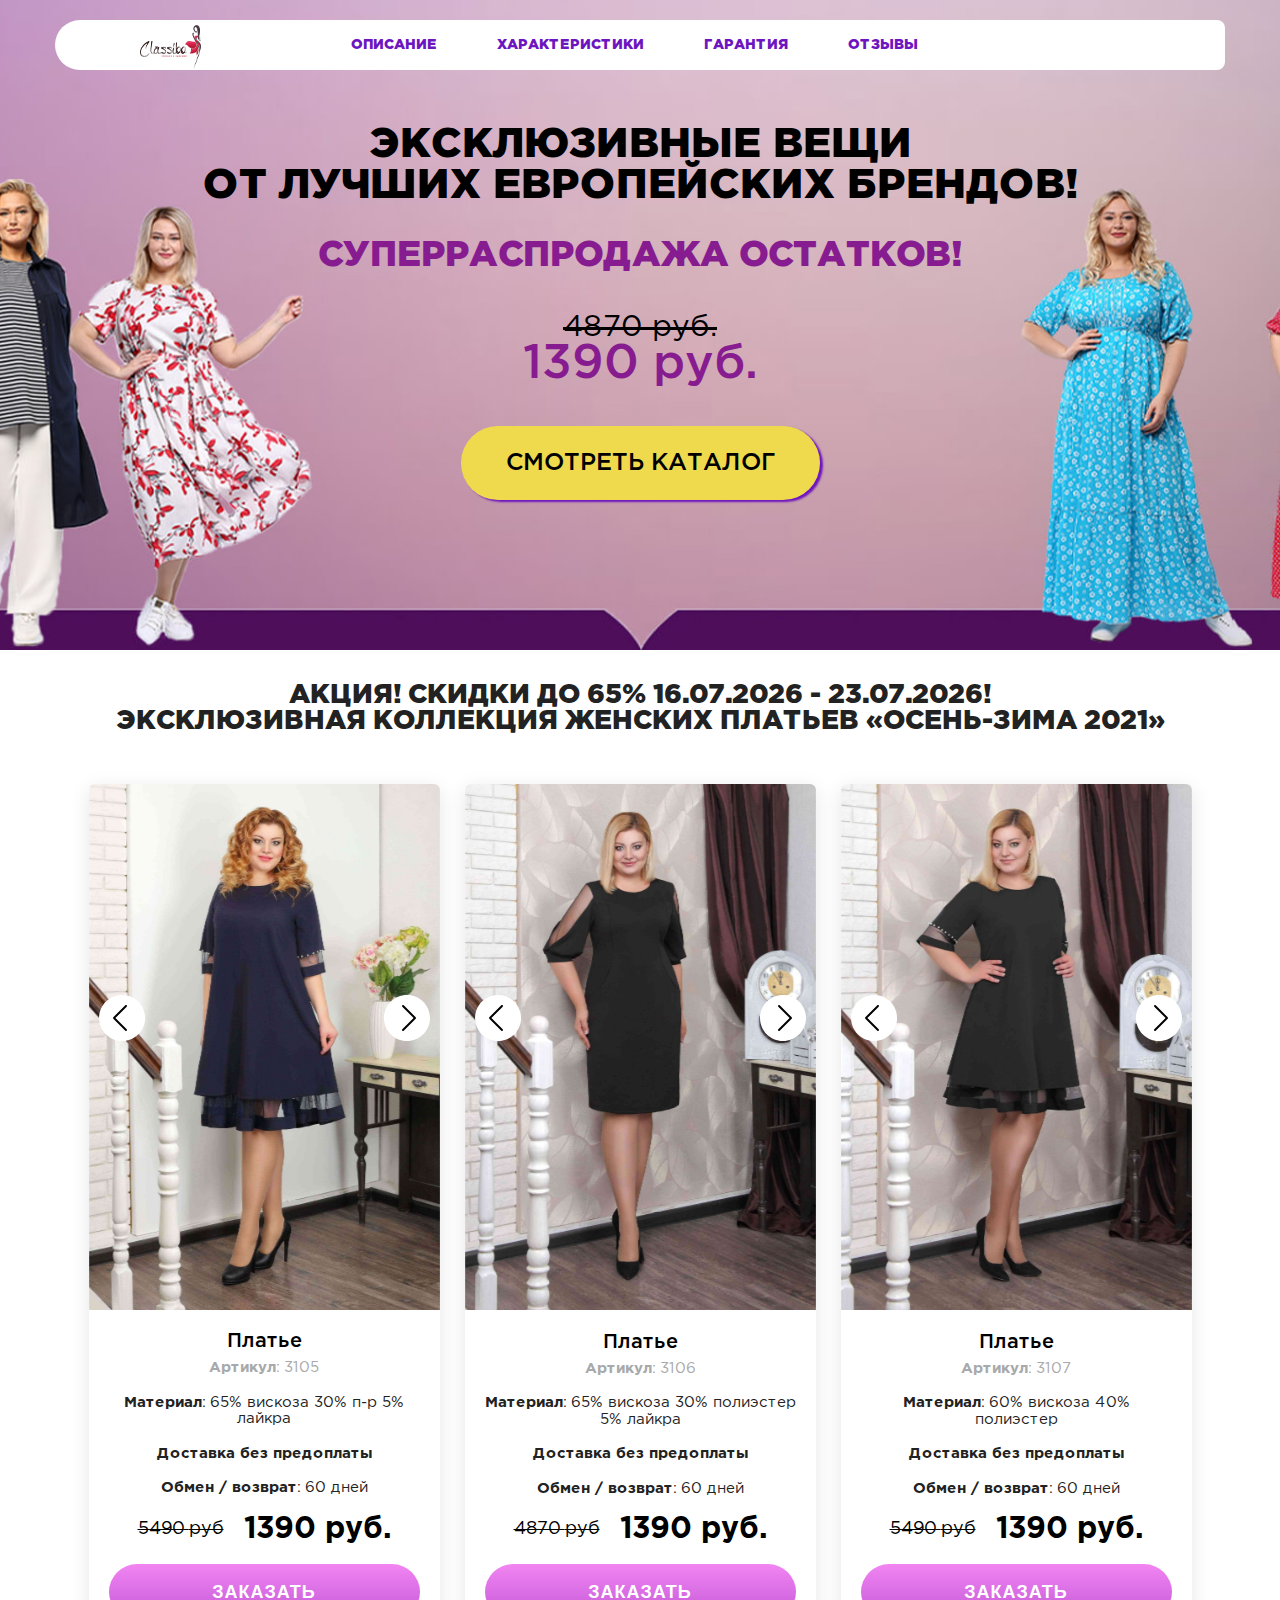
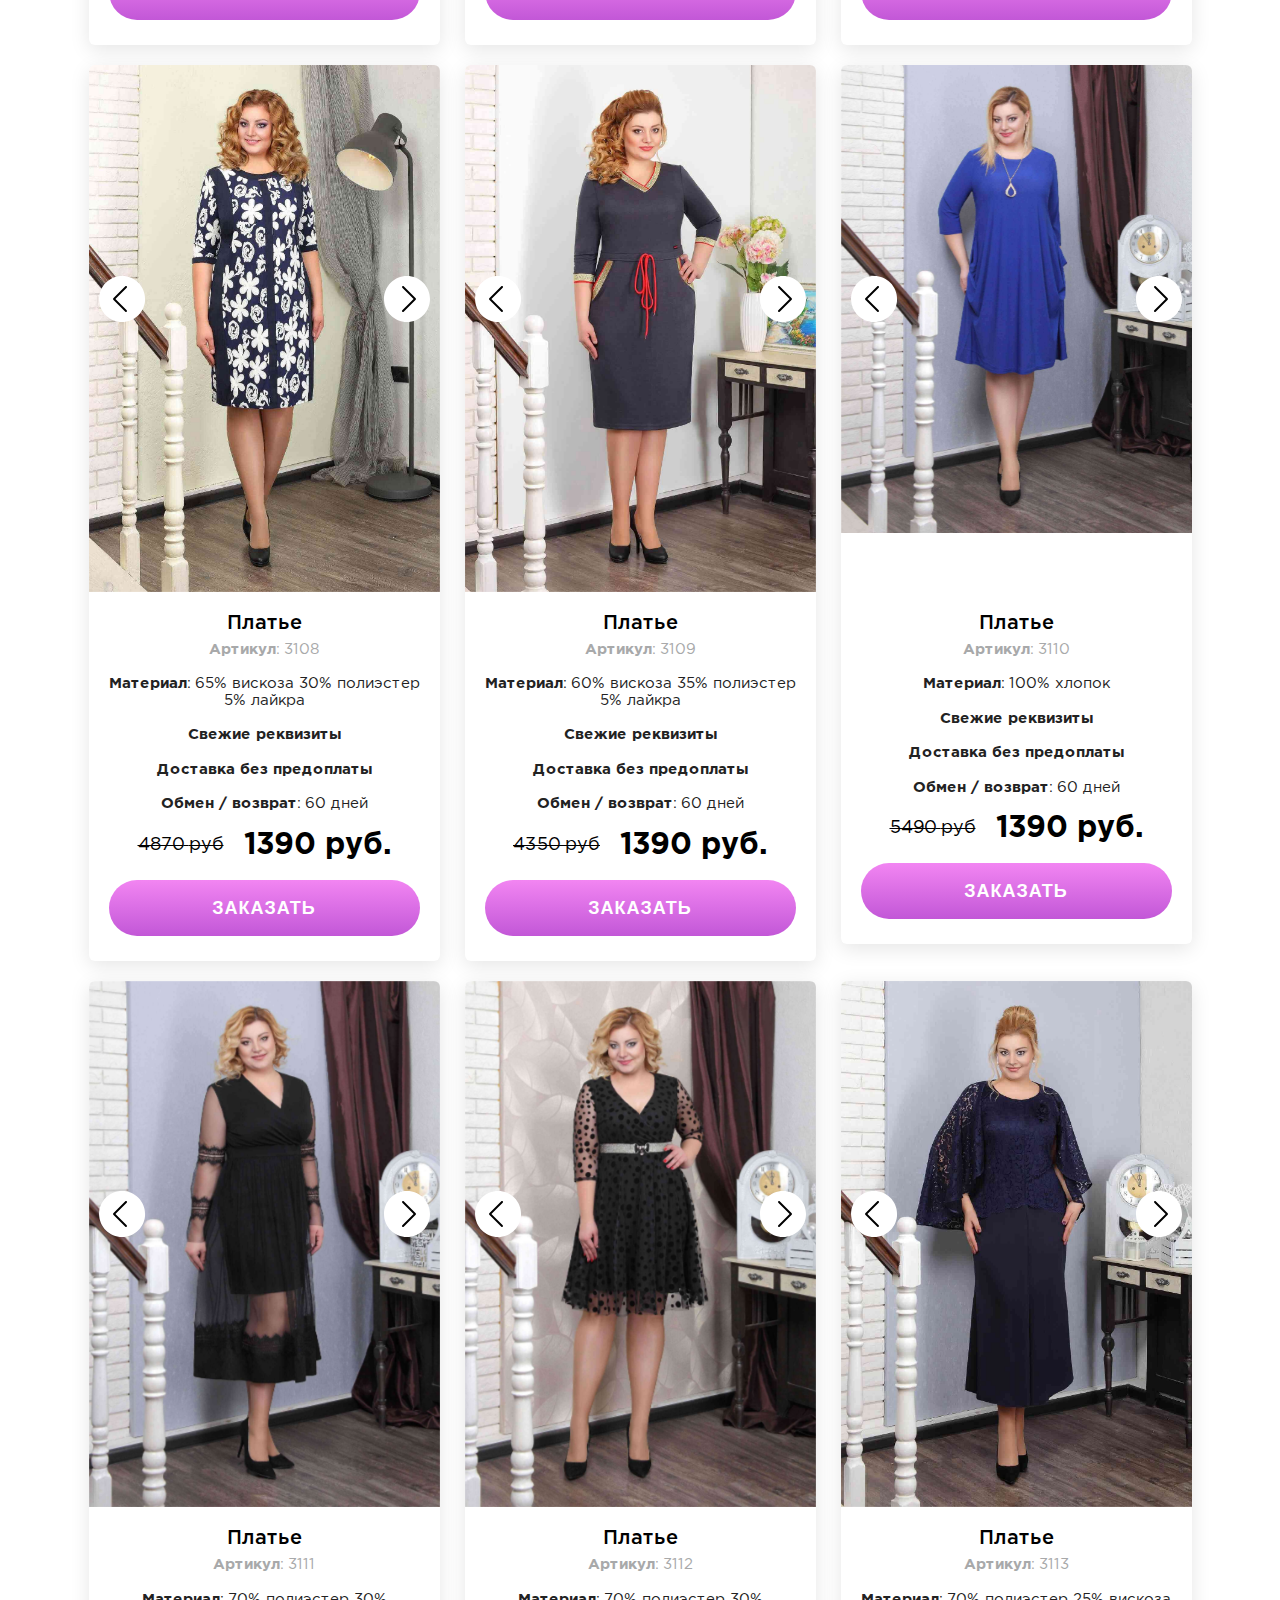
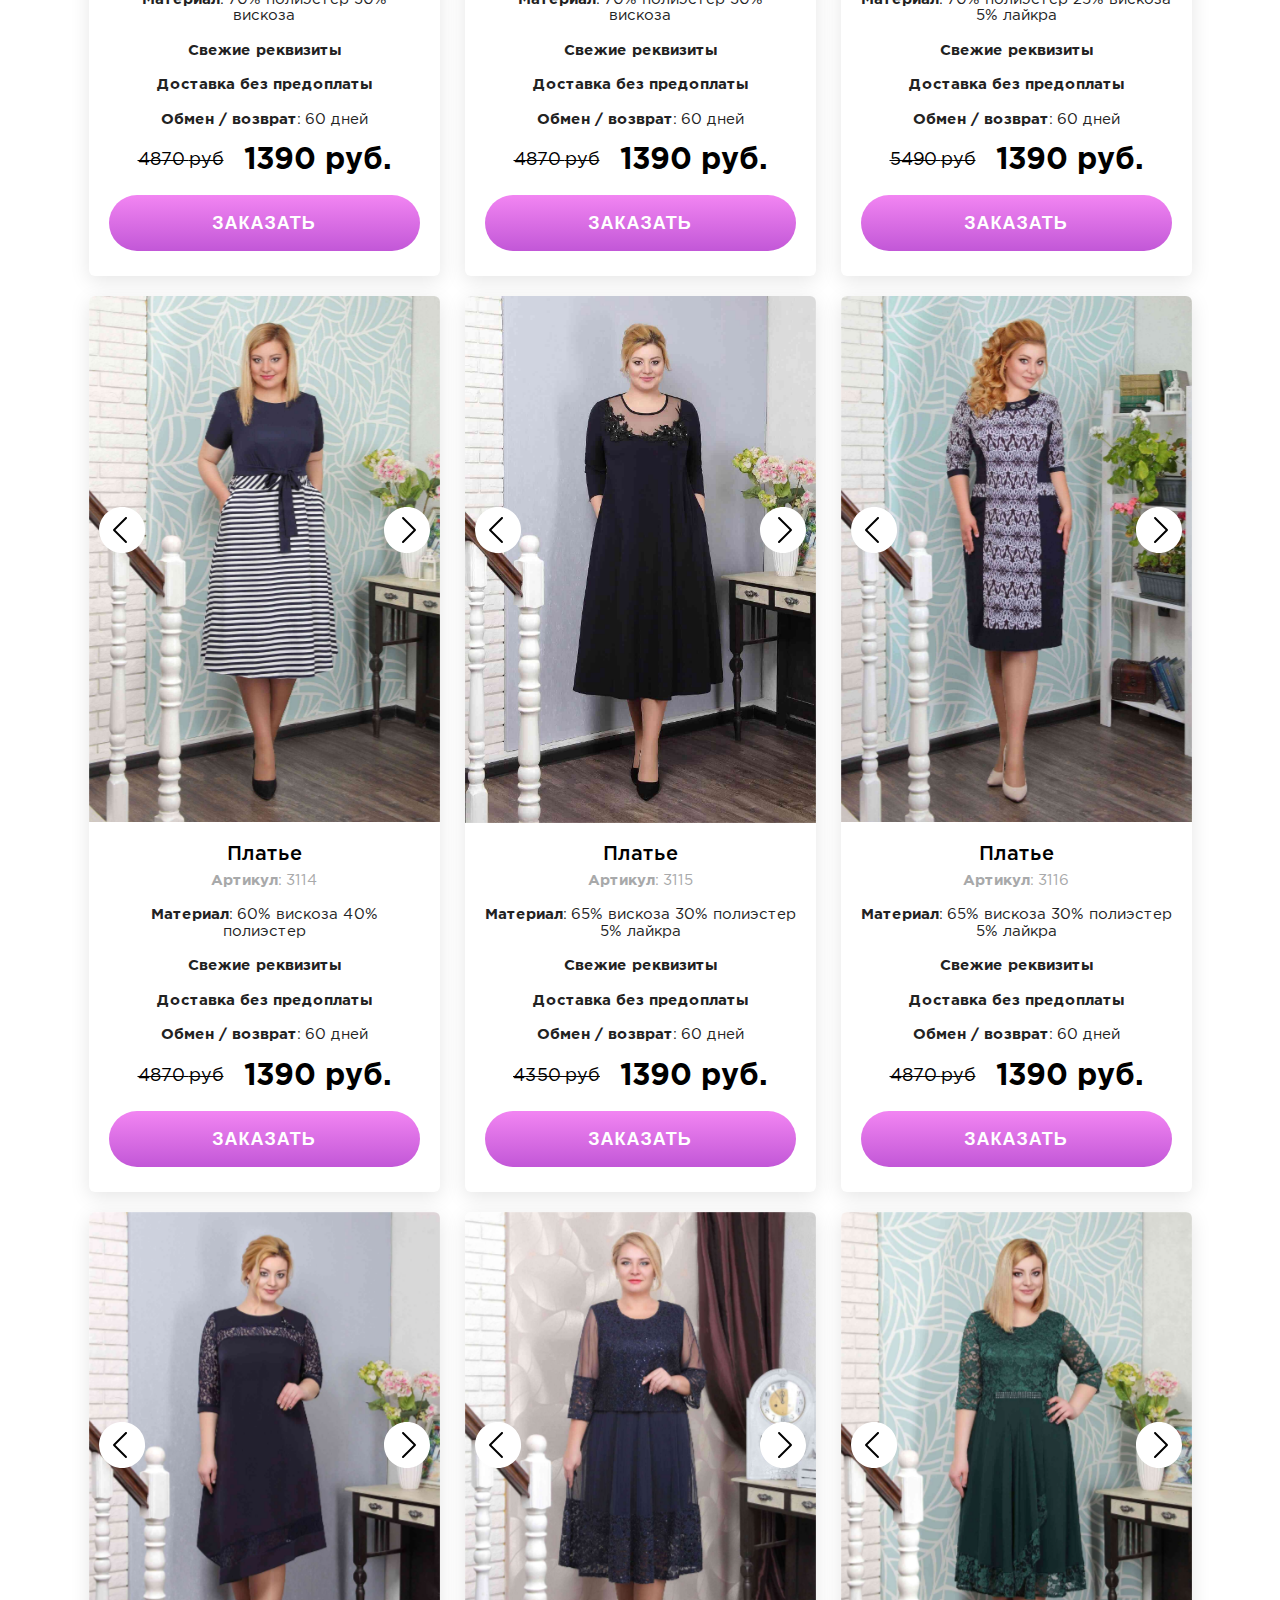
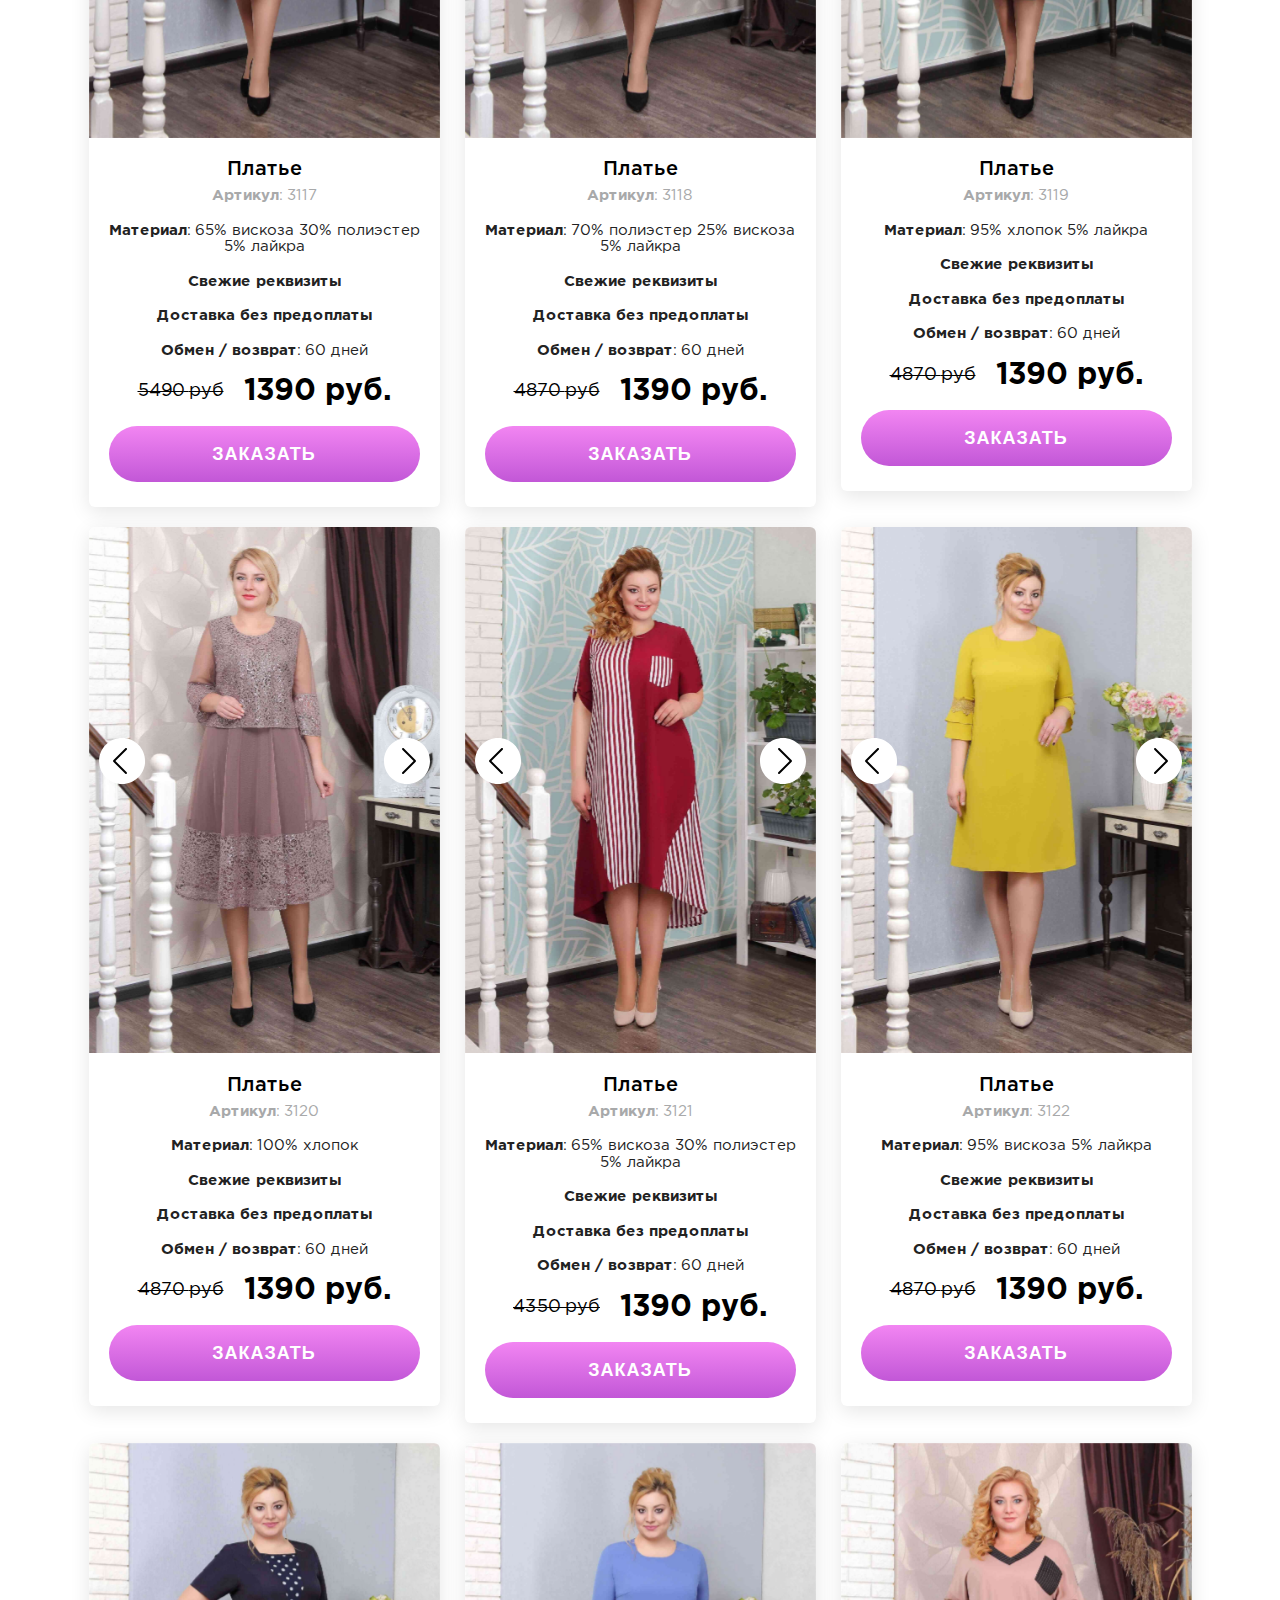
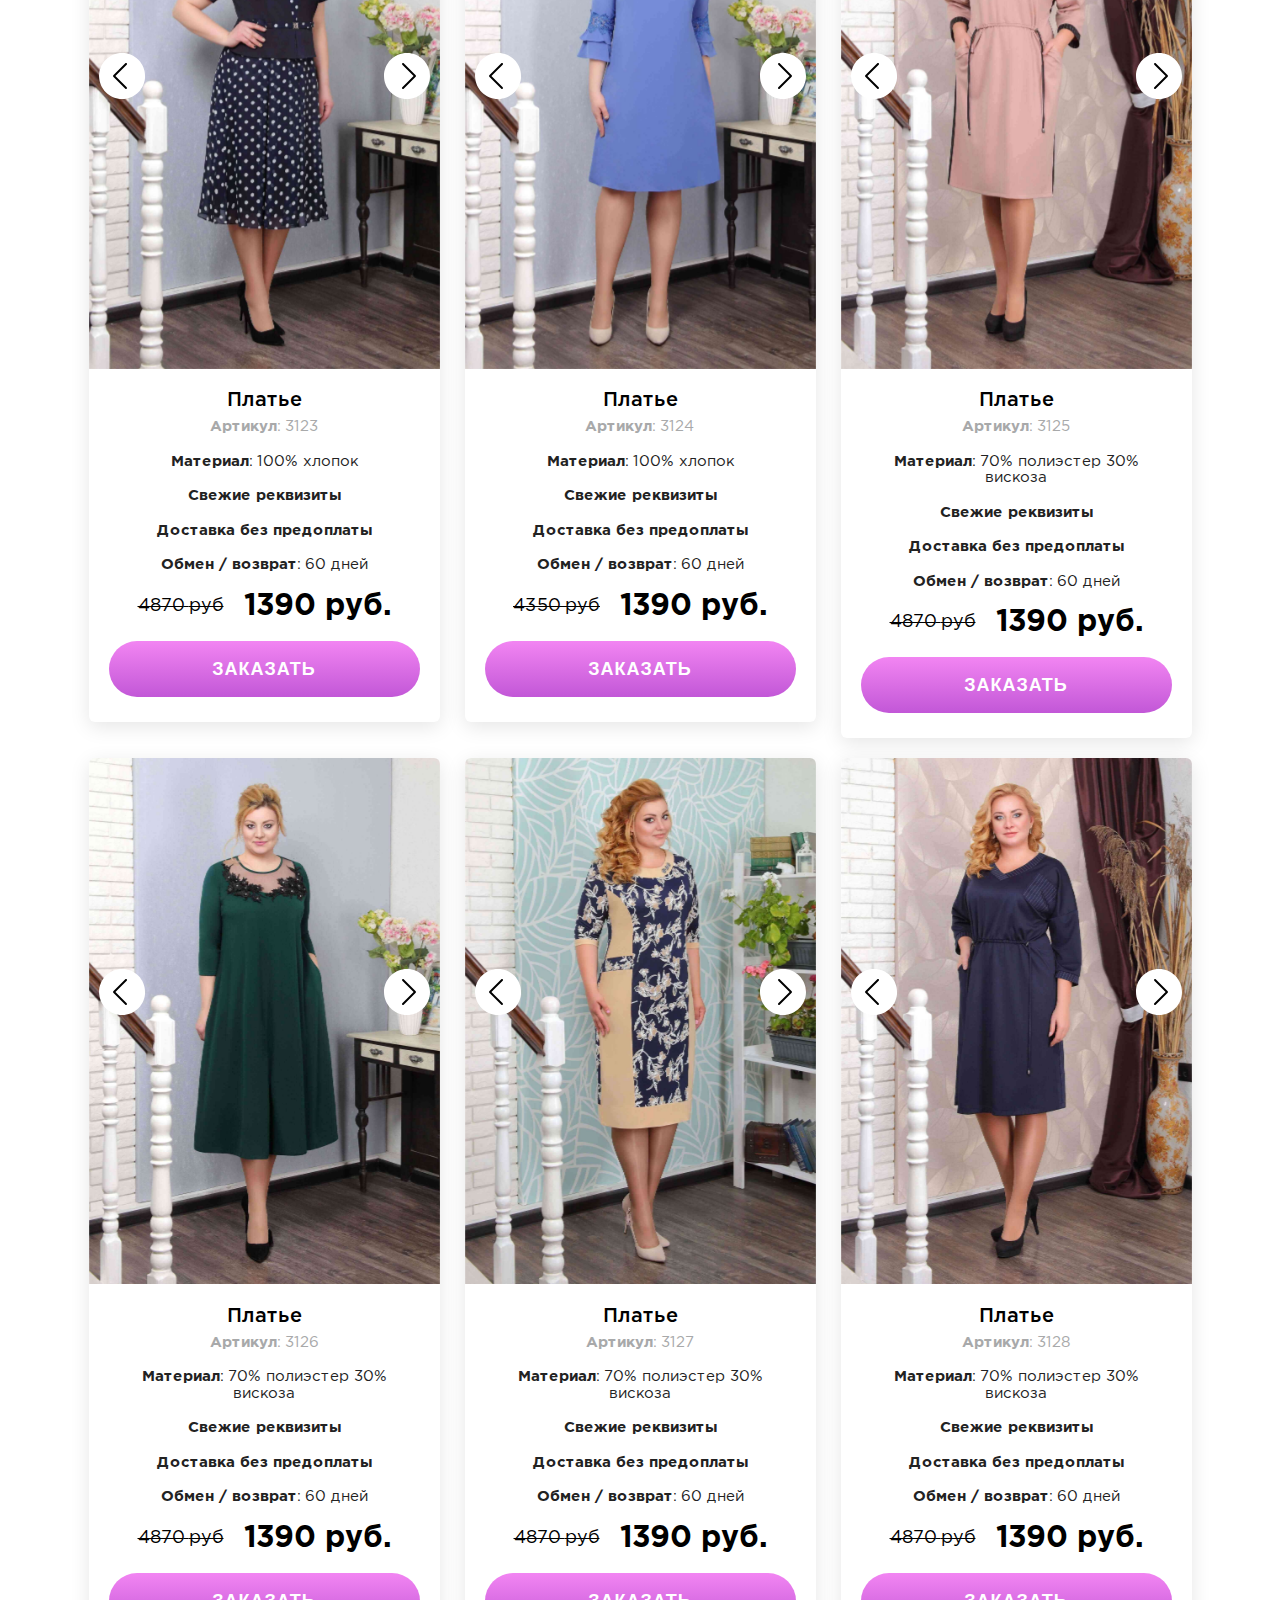
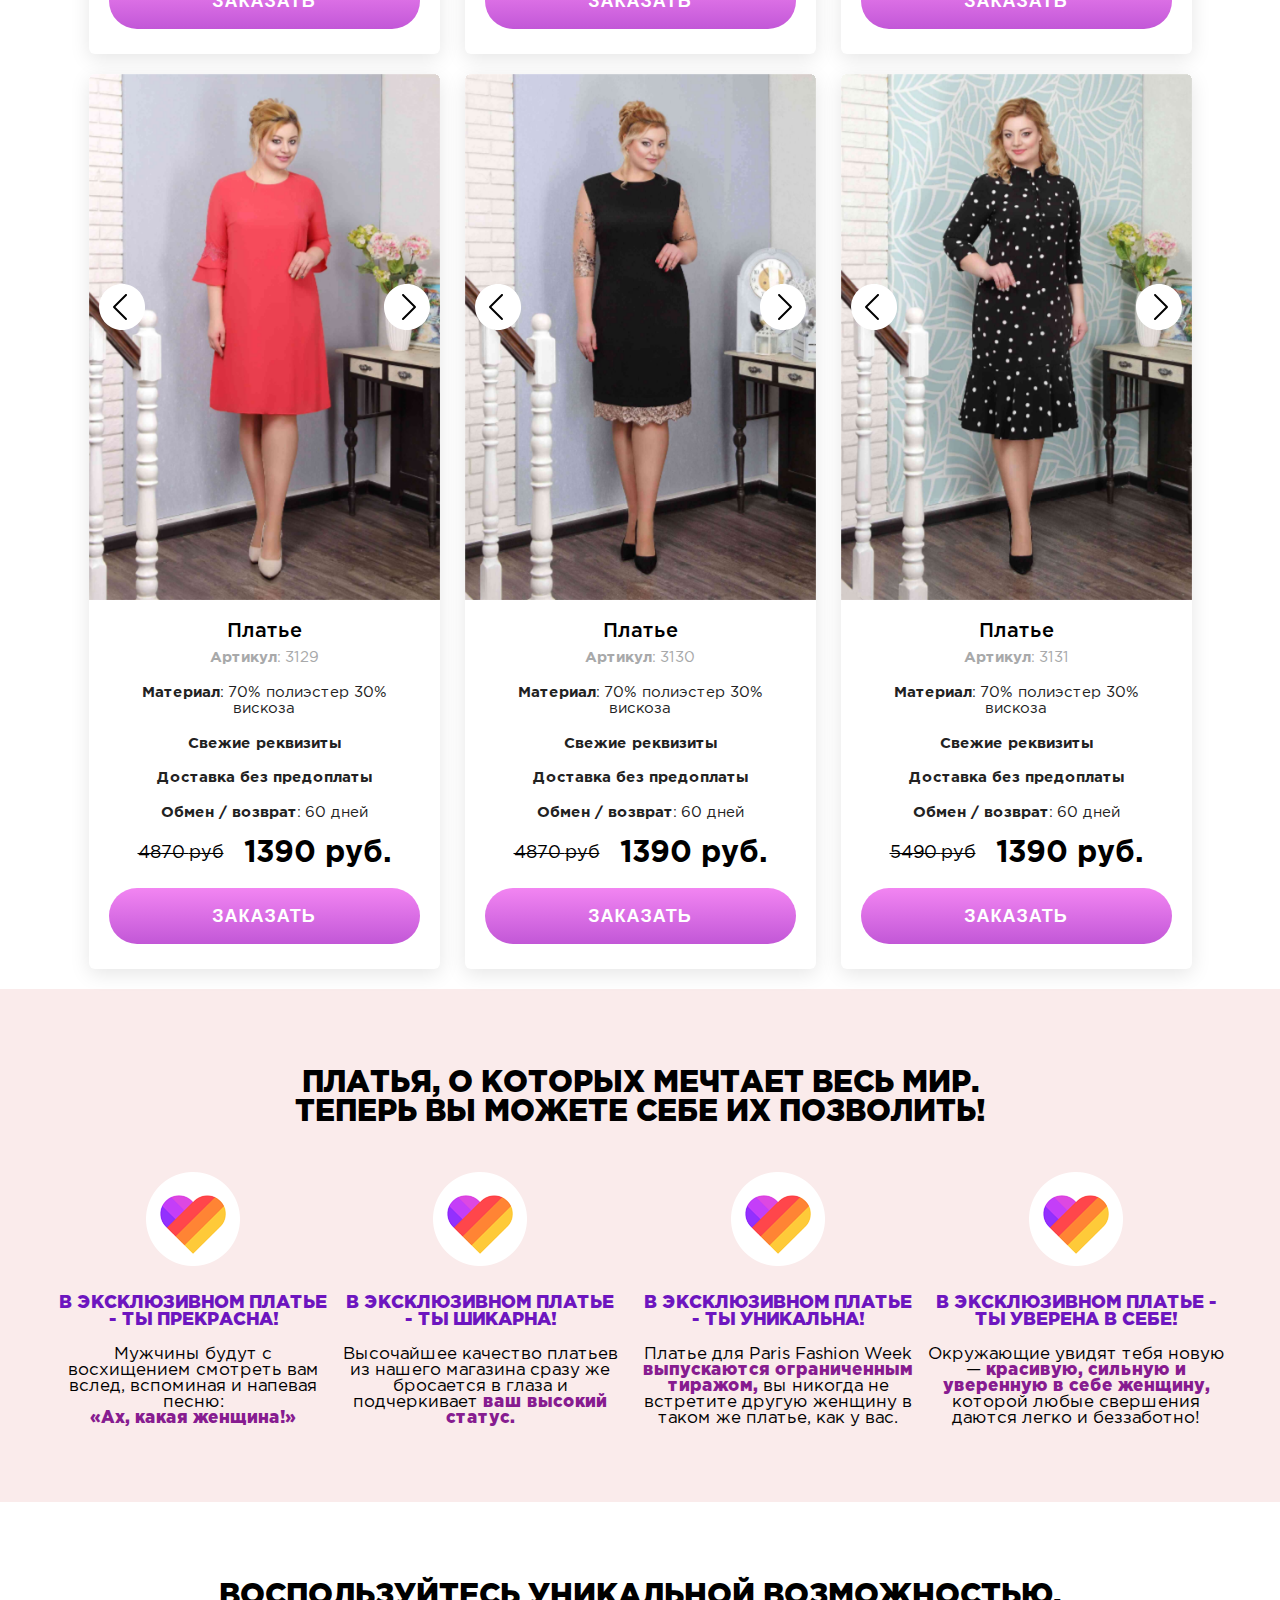
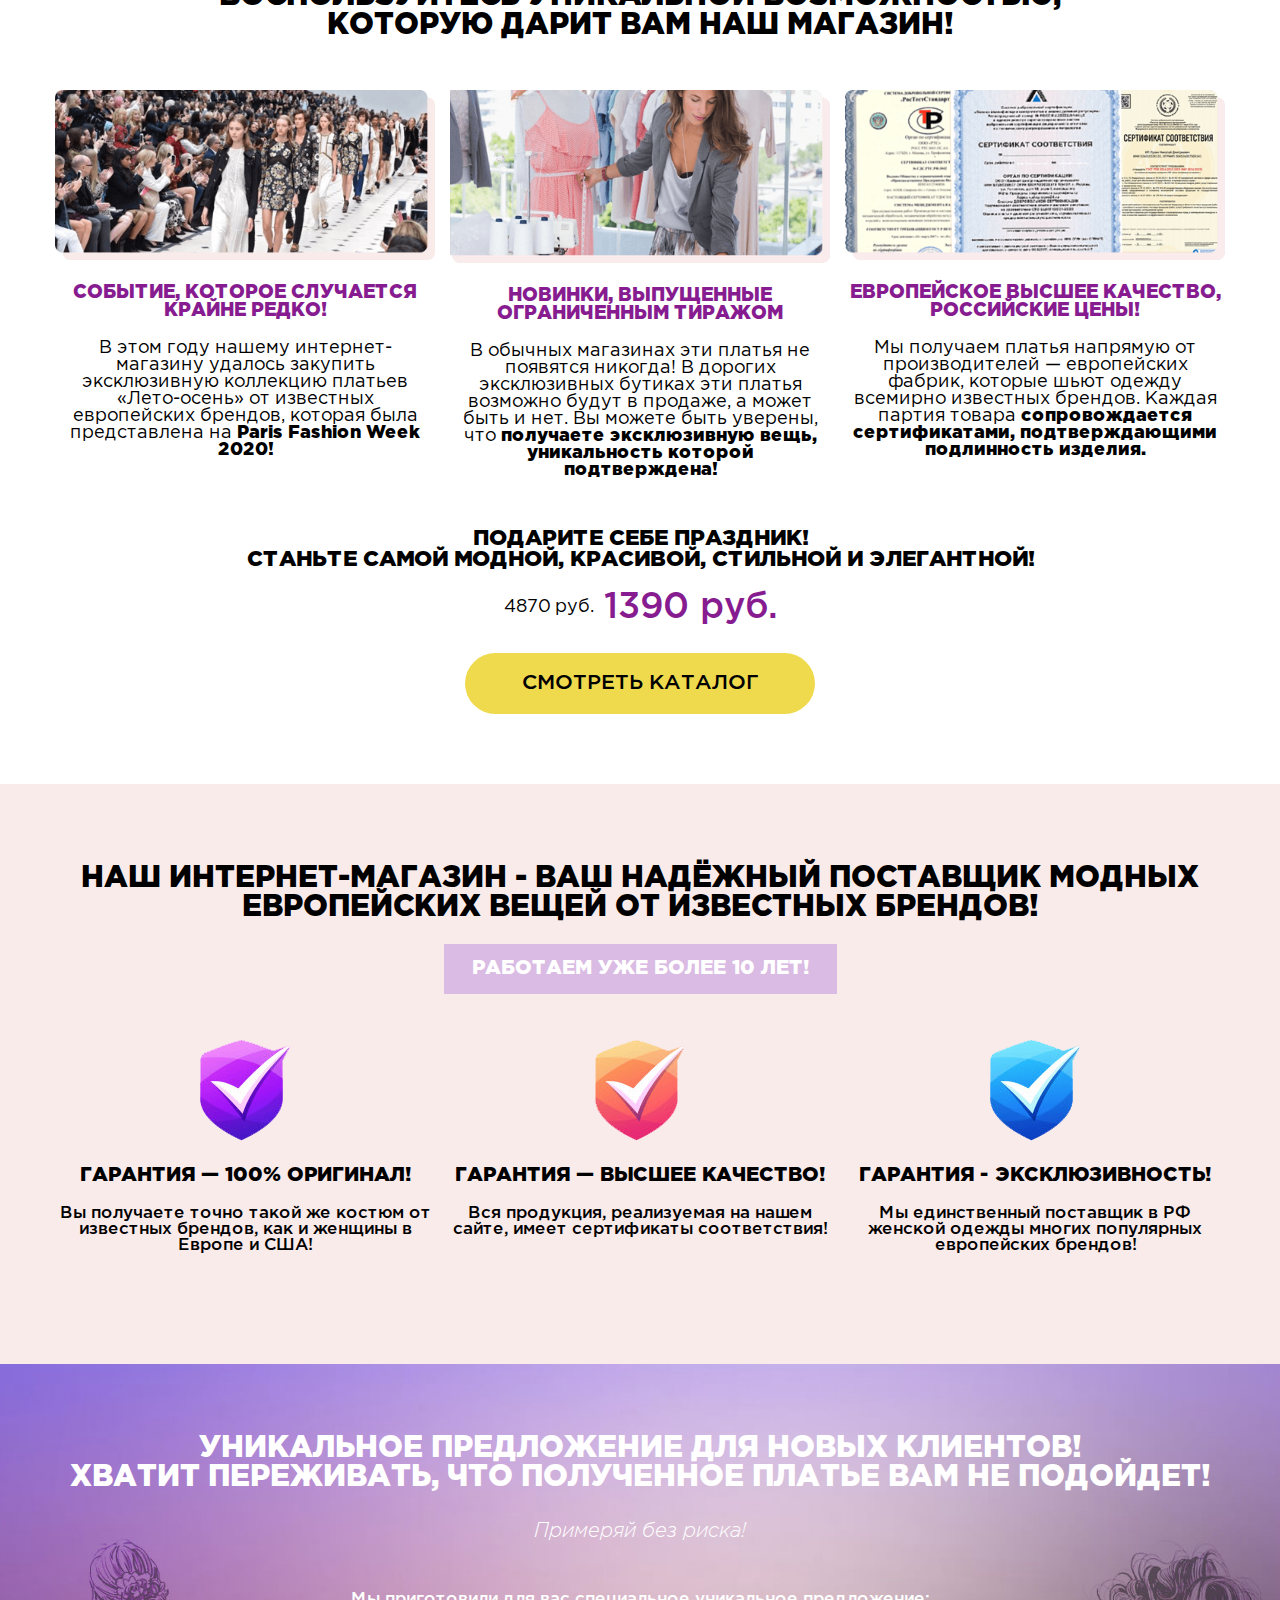
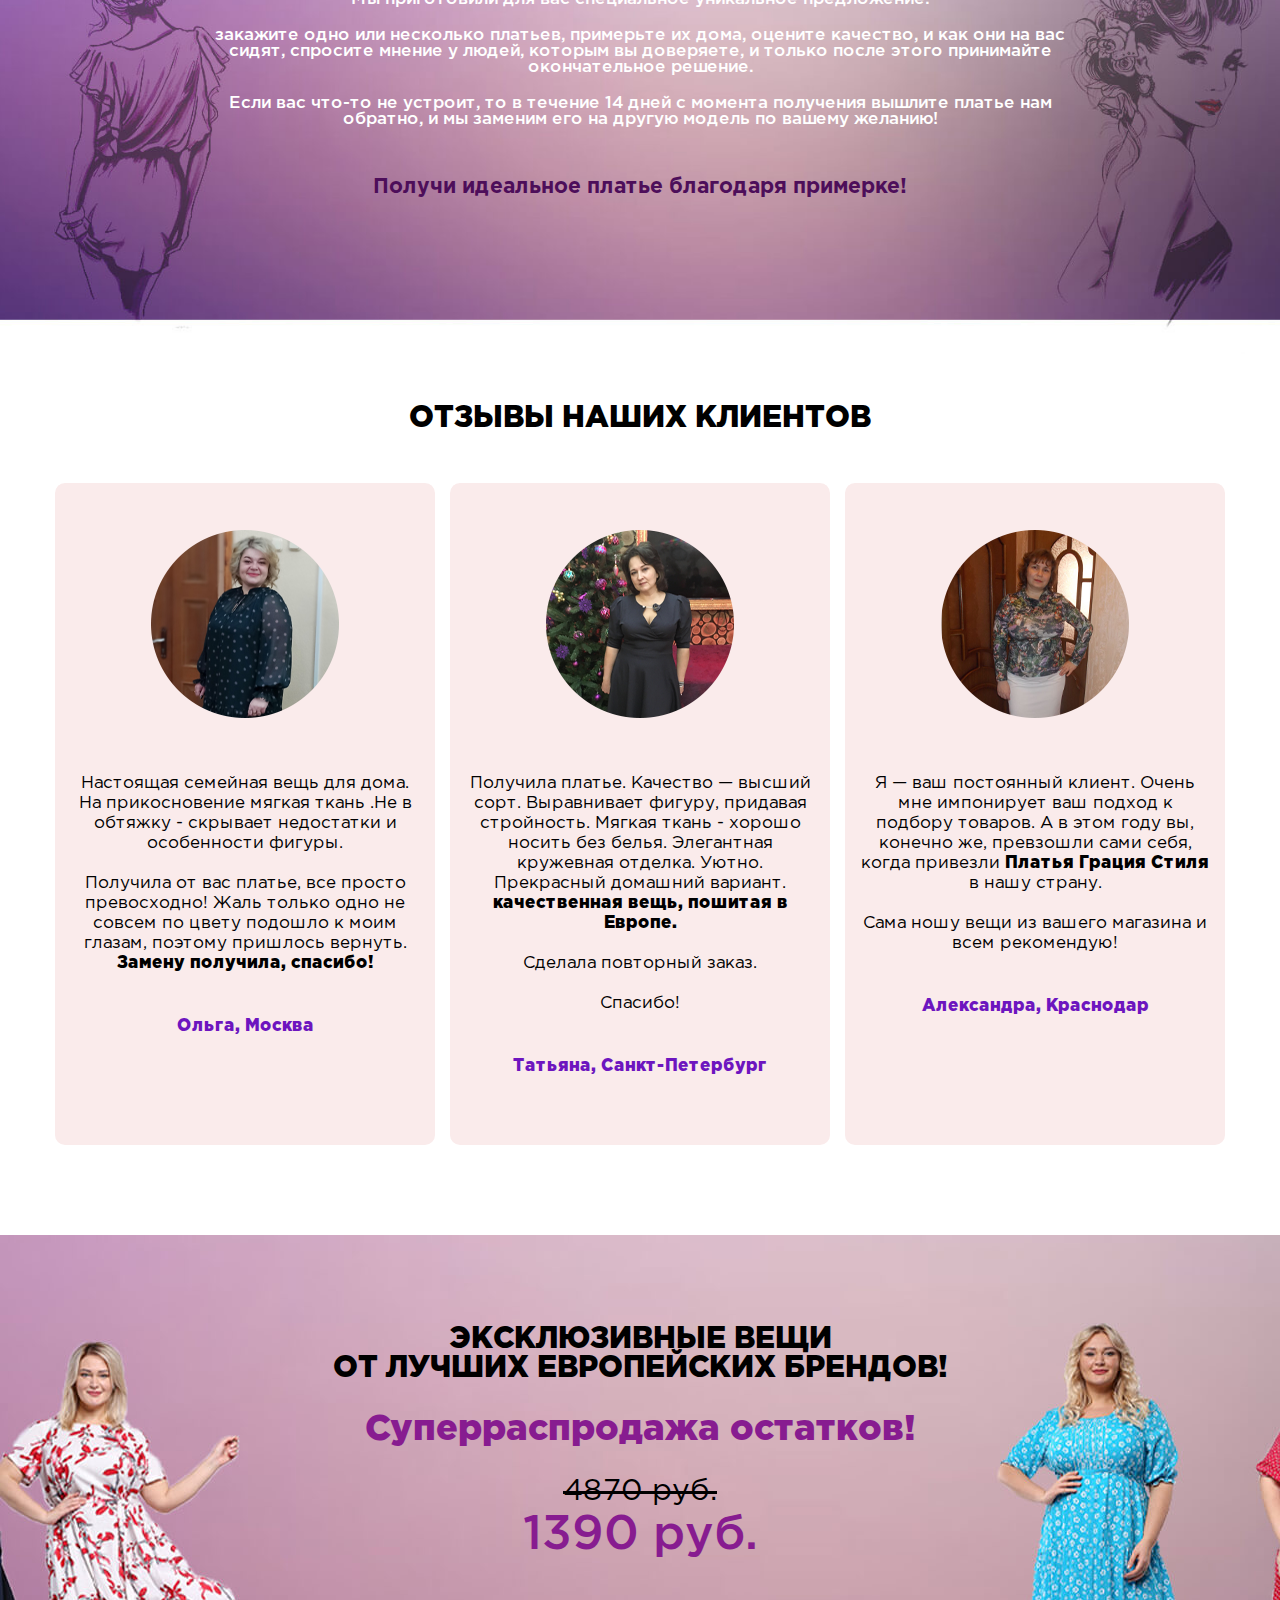
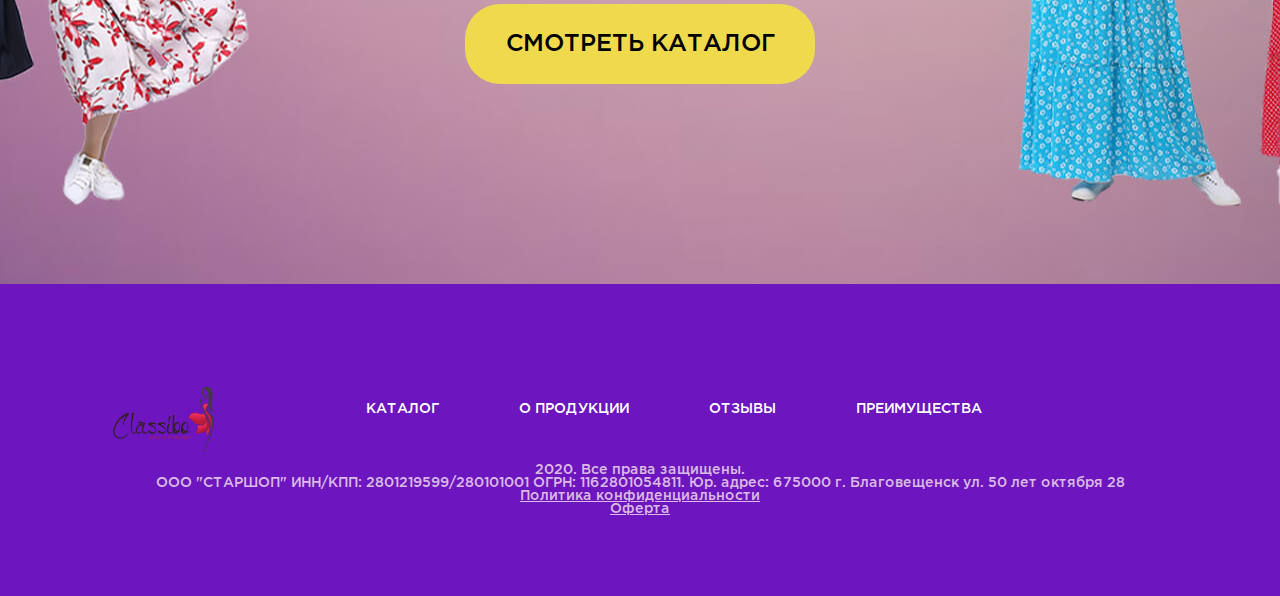
==== commit 495259ba: "23" ====
--- a/Женские платья больших размеров/index.html
+++ b/Женские платья больших размеров/index.html
@@ -3111,17 +3111,17 @@
             <div class="product_item">
               <div class="img">
                 <div class="item_slider owl-carousel owl-theme">
-                  <a href="catalog/21.jpg" data-fancybox="gallery">
-                    <img
-                      data-src="catalog/21.jpg"
-                      src="./catalog/21.jpg"
-                      class="b-lazy"
-                      alt=""
-                    />
-                  </a>
-                  <a href="catalog/21_2.jpg" data-fancybox="gallery">
-                    <img
-                      data-src="catalog/21_2.jpg"
+                  <a href="catalog/22.jpg" data-fancybox="gallery">
+                    <img
+                      data-src="catalog/22.jpg"
+                      src="./catalog/22.jpg"
+                      class="b-lazy"
+                      alt=""
+                    />
+                  </a>
+                  <a href="catalog/22_2.jpg" data-fancybox="gallery">
+                    <img
+                      data-src="catalog/22_2.jpg"
                       src="images/prev.jpg"
                       class="b-lazy"
                       alt=""
@@ -3252,17 +3252,17 @@
             <div class="product_item">
               <div class="img">
                 <div class="item_slider owl-carousel owl-theme">
-                  <a href="catalog/21.jpg" data-fancybox="gallery">
-                    <img
-                      data-src="catalog/21.jpg"
-                      src="./catalog/21.jpg"
-                      class="b-lazy"
-                      alt=""
-                    />
-                  </a>
-                  <a href="catalog/21_2.jpg" data-fancybox="gallery">
-                    <img
-                      data-src="catalog/21_2.jpg"
+                  <a href="catalog/23.jpg" data-fancybox="gallery">
+                    <img
+                      data-src="catalog/23.jpg"
+                      src="./catalog/23.jpg"
+                      class="b-lazy"
+                      alt=""
+                    />
+                  </a>
+                  <a href="catalog/23_2.jpg" data-fancybox="gallery">
+                    <img
+                      data-src="catalog/23_2.jpg"
                       src="images/prev.jpg"
                       class="b-lazy"
                       alt=""
@@ -3393,17 +3393,17 @@
             <div class="product_item">
               <div class="img">
                 <div class="item_slider owl-carousel owl-theme">
-                  <a href="catalog/21.jpg" data-fancybox="gallery">
-                    <img
-                      data-src="catalog/21.jpg"
-                      src="./catalog/21.jpg"
-                      class="b-lazy"
-                      alt=""
-                    />
-                  </a>
-                  <a href="catalog/21_2.jpg" data-fancybox="gallery">
-                    <img
-                      data-src="catalog/21_2.jpg"
+                  <a href="catalog/24.jpg" data-fancybox="gallery">
+                    <img
+                      data-src="catalog/24.jpg"
+                      src="./catalog/24.jpg"
+                      class="b-lazy"
+                      alt=""
+                    />
+                  </a>
+                  <a href="catalog/24_2.jpg" data-fancybox="gallery">
+                    <img
+                      data-src="catalog/24_2.jpg"
                       src="images/prev.jpg"
                       class="b-lazy"
                       alt=""
@@ -3534,17 +3534,17 @@
             <div class="product_item">
               <div class="img">
                 <div class="item_slider owl-carousel owl-theme">
-                  <a href="catalog/21.jpg" data-fancybox="gallery">
-                    <img
-                      data-src="catalog/21.jpg"
-                      src="./catalog/21.jpg"
-                      class="b-lazy"
-                      alt=""
-                    />
-                  </a>
-                  <a href="catalog/21_2.jpg" data-fancybox="gallery">
-                    <img
-                      data-src="catalog/21_2.jpg"
+                  <a href="catalog/25.jpg" data-fancybox="gallery">
+                    <img
+                      data-src="catalog/25.jpg"
+                      src="./catalog/25.jpg"
+                      class="b-lazy"
+                      alt=""
+                    />
+                  </a>
+                  <a href="catalog/25_2.jpg" data-fancybox="gallery">
+                    <img
+                      data-src="catalog/25_2.jpg"
                       src="images/prev.jpg"
                       class="b-lazy"
                       alt=""
@@ -3675,17 +3675,17 @@
             <div class="product_item">
               <div class="img">
                 <div class="item_slider owl-carousel owl-theme">
-                  <a href="catalog/21.jpg" data-fancybox="gallery">
-                    <img
-                      data-src="catalog/21.jpg"
-                      src="./catalog/21.jpg"
-                      class="b-lazy"
-                      alt=""
-                    />
-                  </a>
-                  <a href="catalog/21_2.jpg" data-fancybox="gallery">
-                    <img
-                      data-src="catalog/21_2.jpg"
+                  <a href="catalog/26.jpg" data-fancybox="gallery">
+                    <img
+                      data-src="catalog/26.jpg"
+                      src="./catalog/26.jpg"
+                      class="b-lazy"
+                      alt=""
+                    />
+                  </a>
+                  <a href="catalog/26_2.jpg" data-fancybox="gallery">
+                    <img
+                      data-src="catalog/26_2.jpg"
                       src="images/prev.jpg"
                       class="b-lazy"
                       alt=""
@@ -3816,17 +3816,17 @@
             <div class="product_item">
               <div class="img">
                 <div class="item_slider owl-carousel owl-theme">
-                  <a href="catalog/21.jpg" data-fancybox="gallery">
-                    <img
-                      data-src="catalog/21.jpg"
-                      src="./catalog/21.jpg"
-                      class="b-lazy"
-                      alt=""
-                    />
-                  </a>
-                  <a href="catalog/21_2.jpg" data-fancybox="gallery">
-                    <img
-                      data-src="catalog/21_2.jpg"
+                  <a href="catalog/27.jpg" data-fancybox="gallery">
+                    <img
+                      data-src="catalog/27.jpg"
+                      src="./catalog/27.jpg"
+                      class="b-lazy"
+                      alt=""
+                    />
+                  </a>
+                  <a href="catalog/27_2.jpg" data-fancybox="gallery">
+                    <img
+                      data-src="catalog/27_2.jpg"
                       src="images/prev.jpg"
                       class="b-lazy"
                       alt=""
